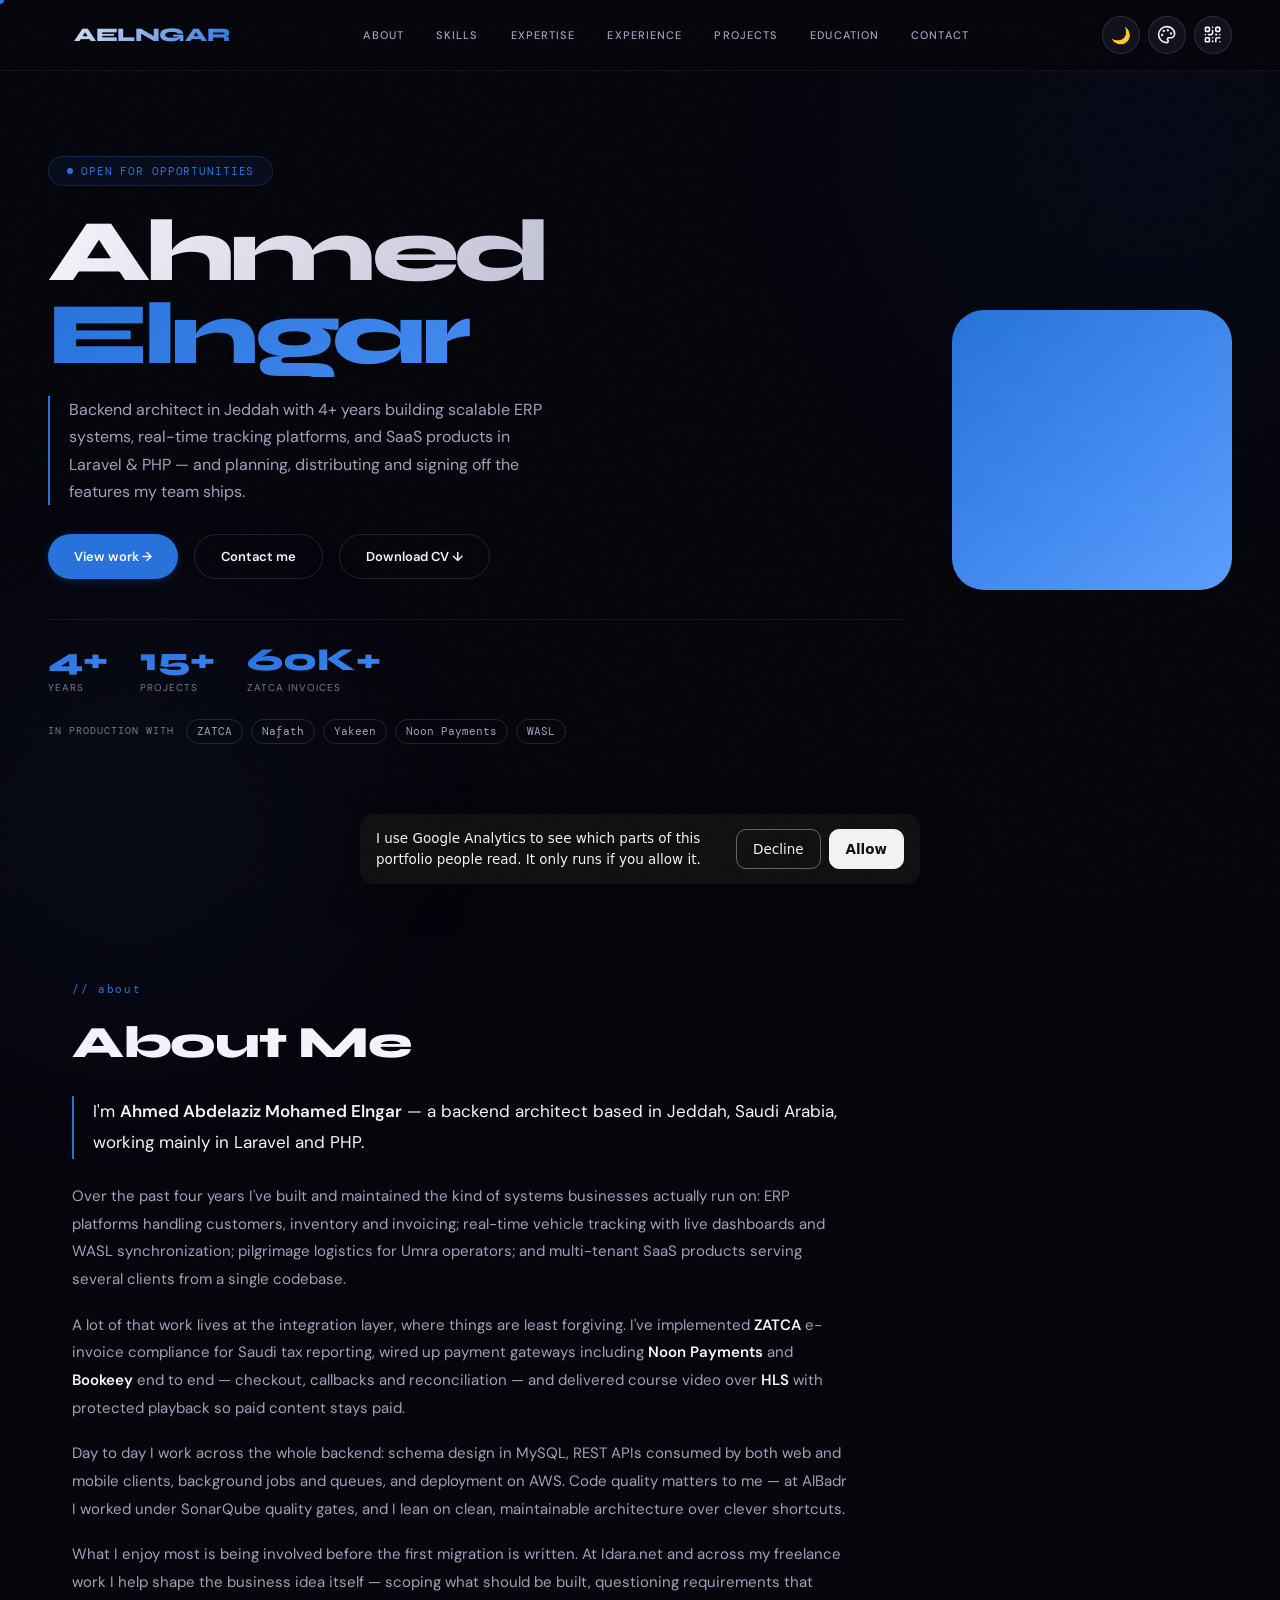
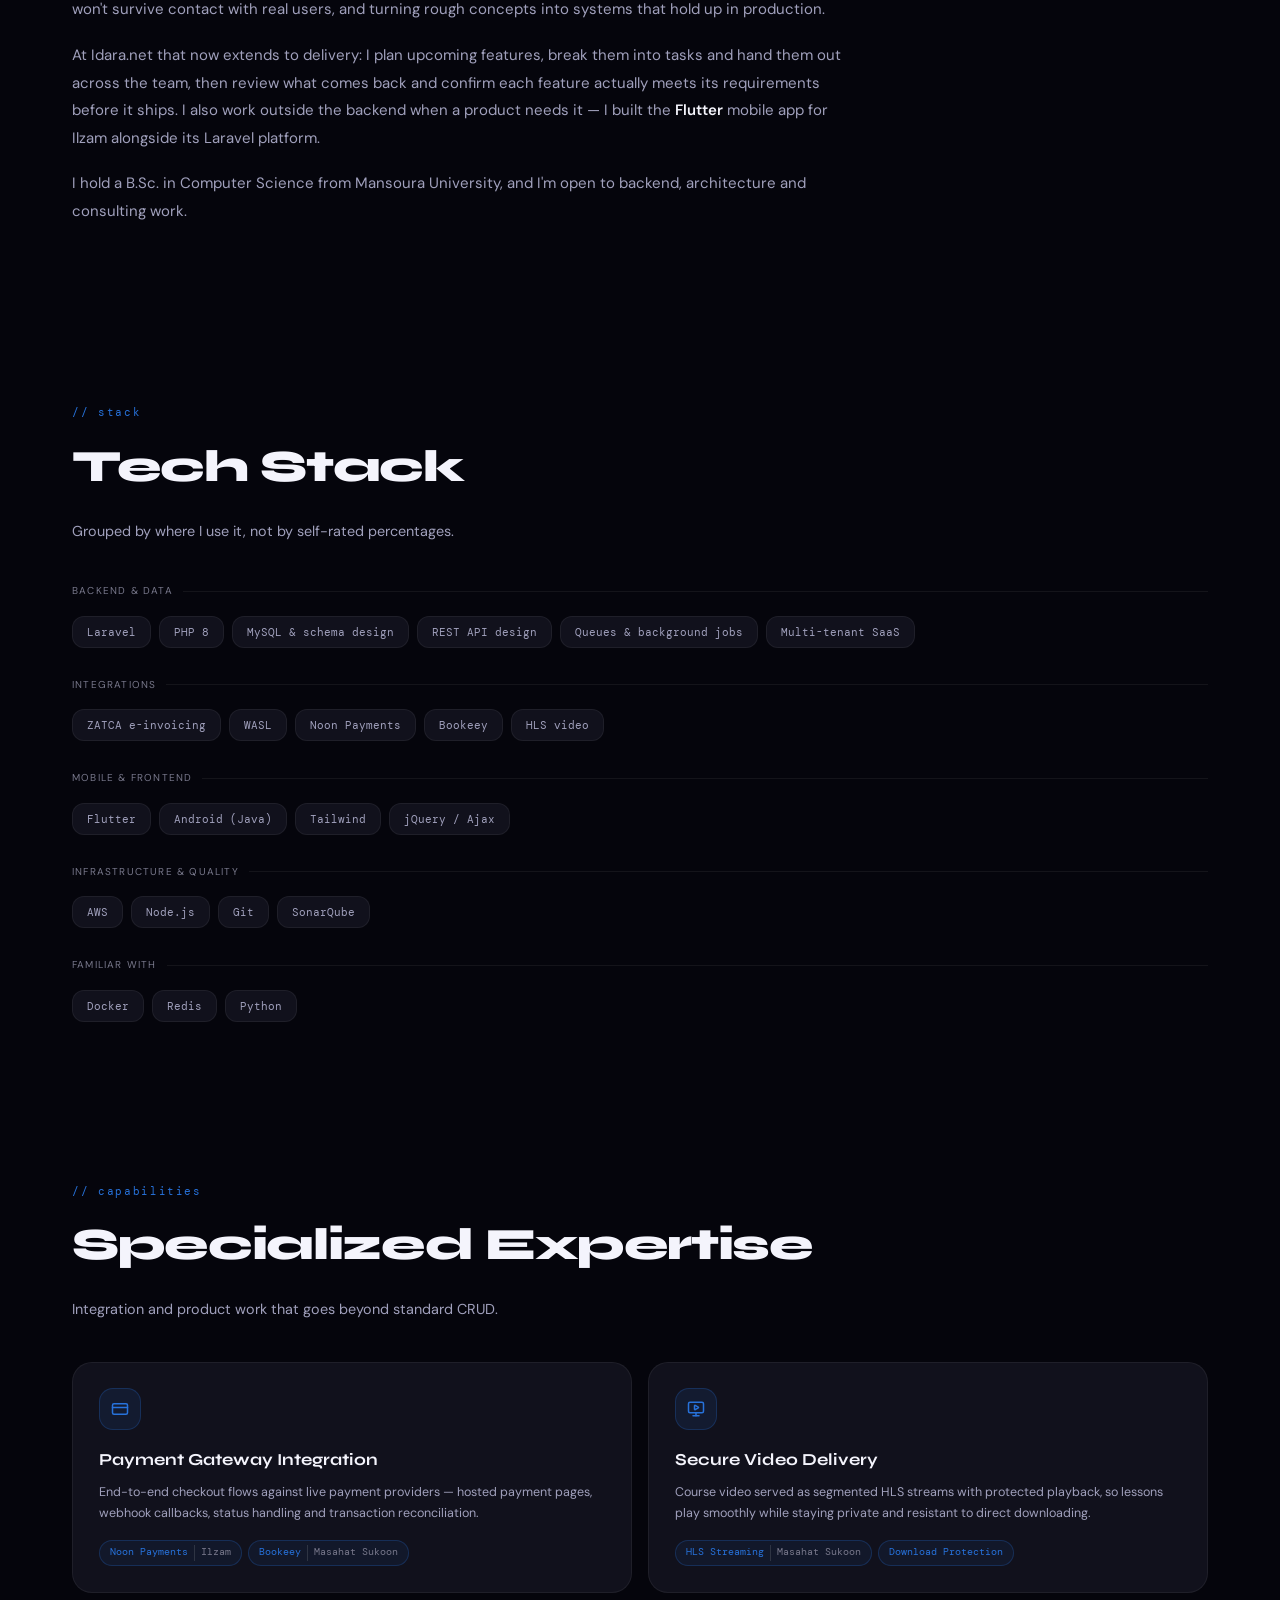
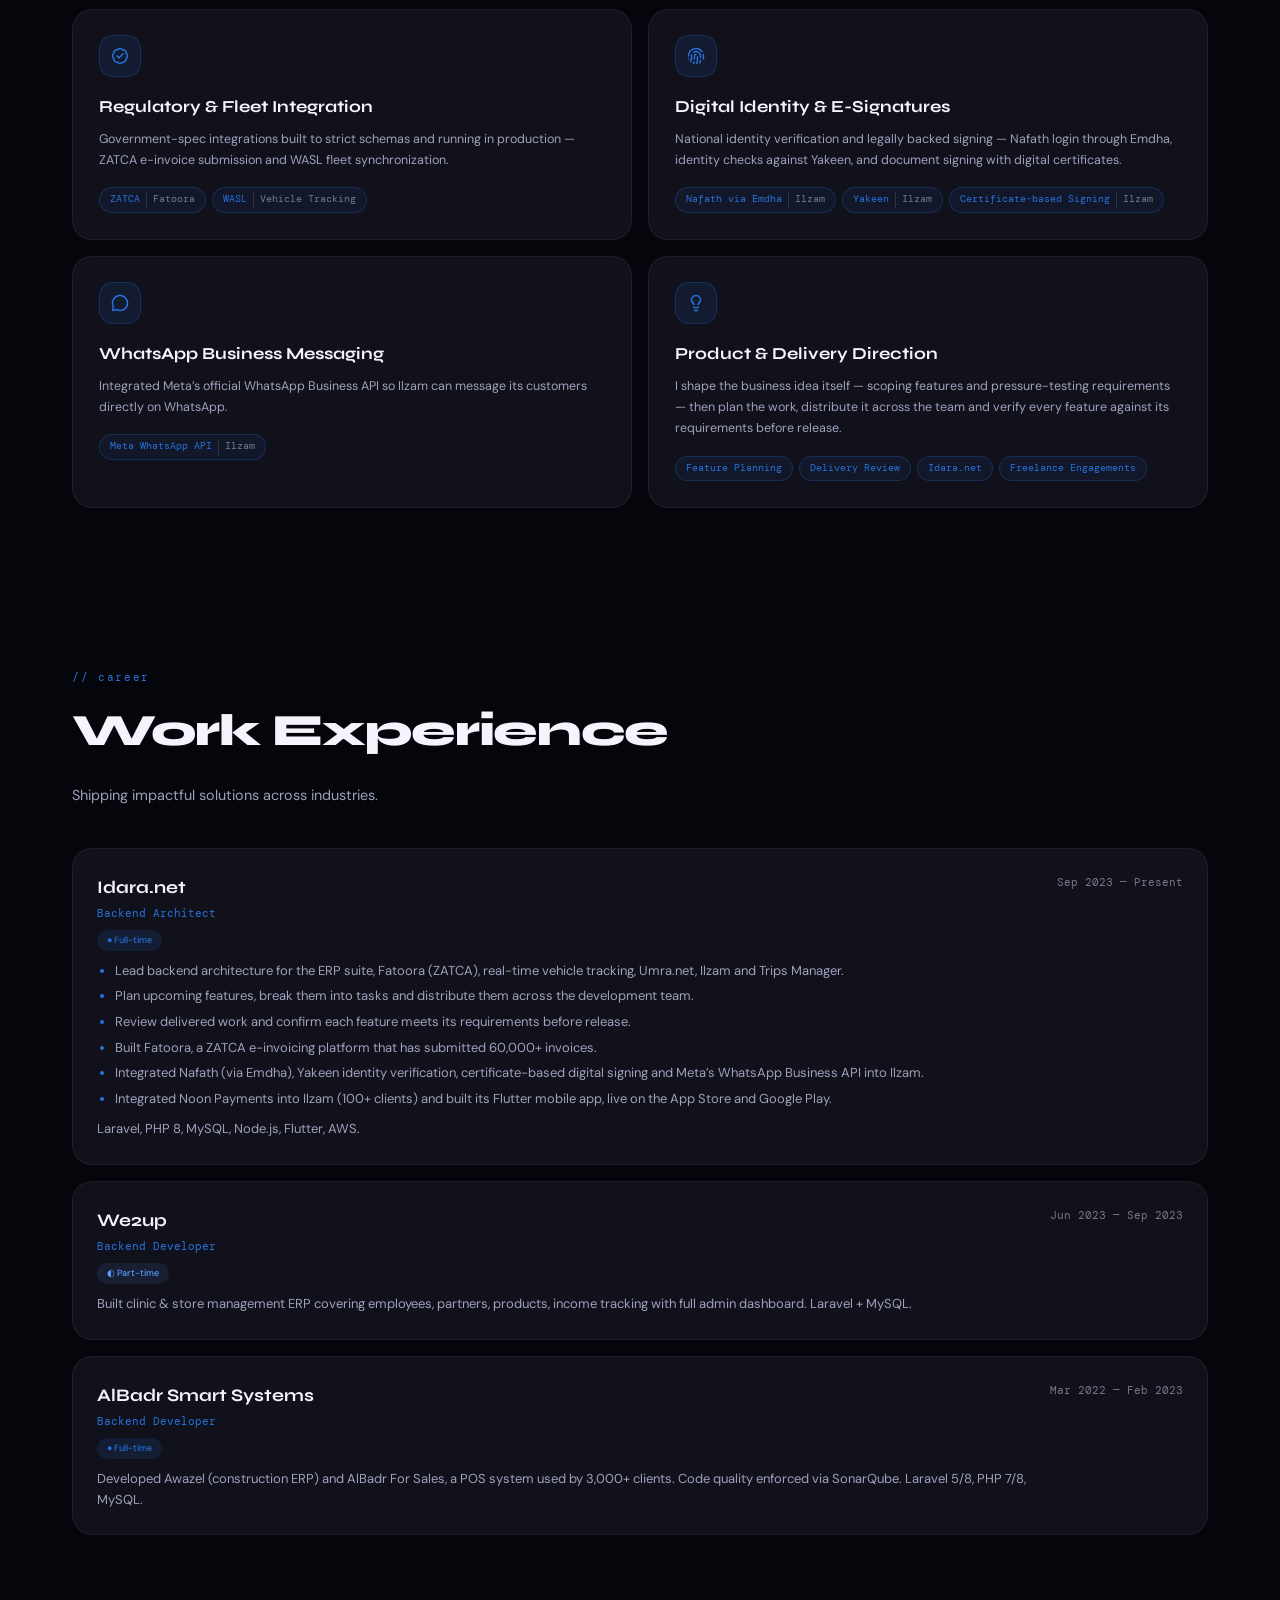
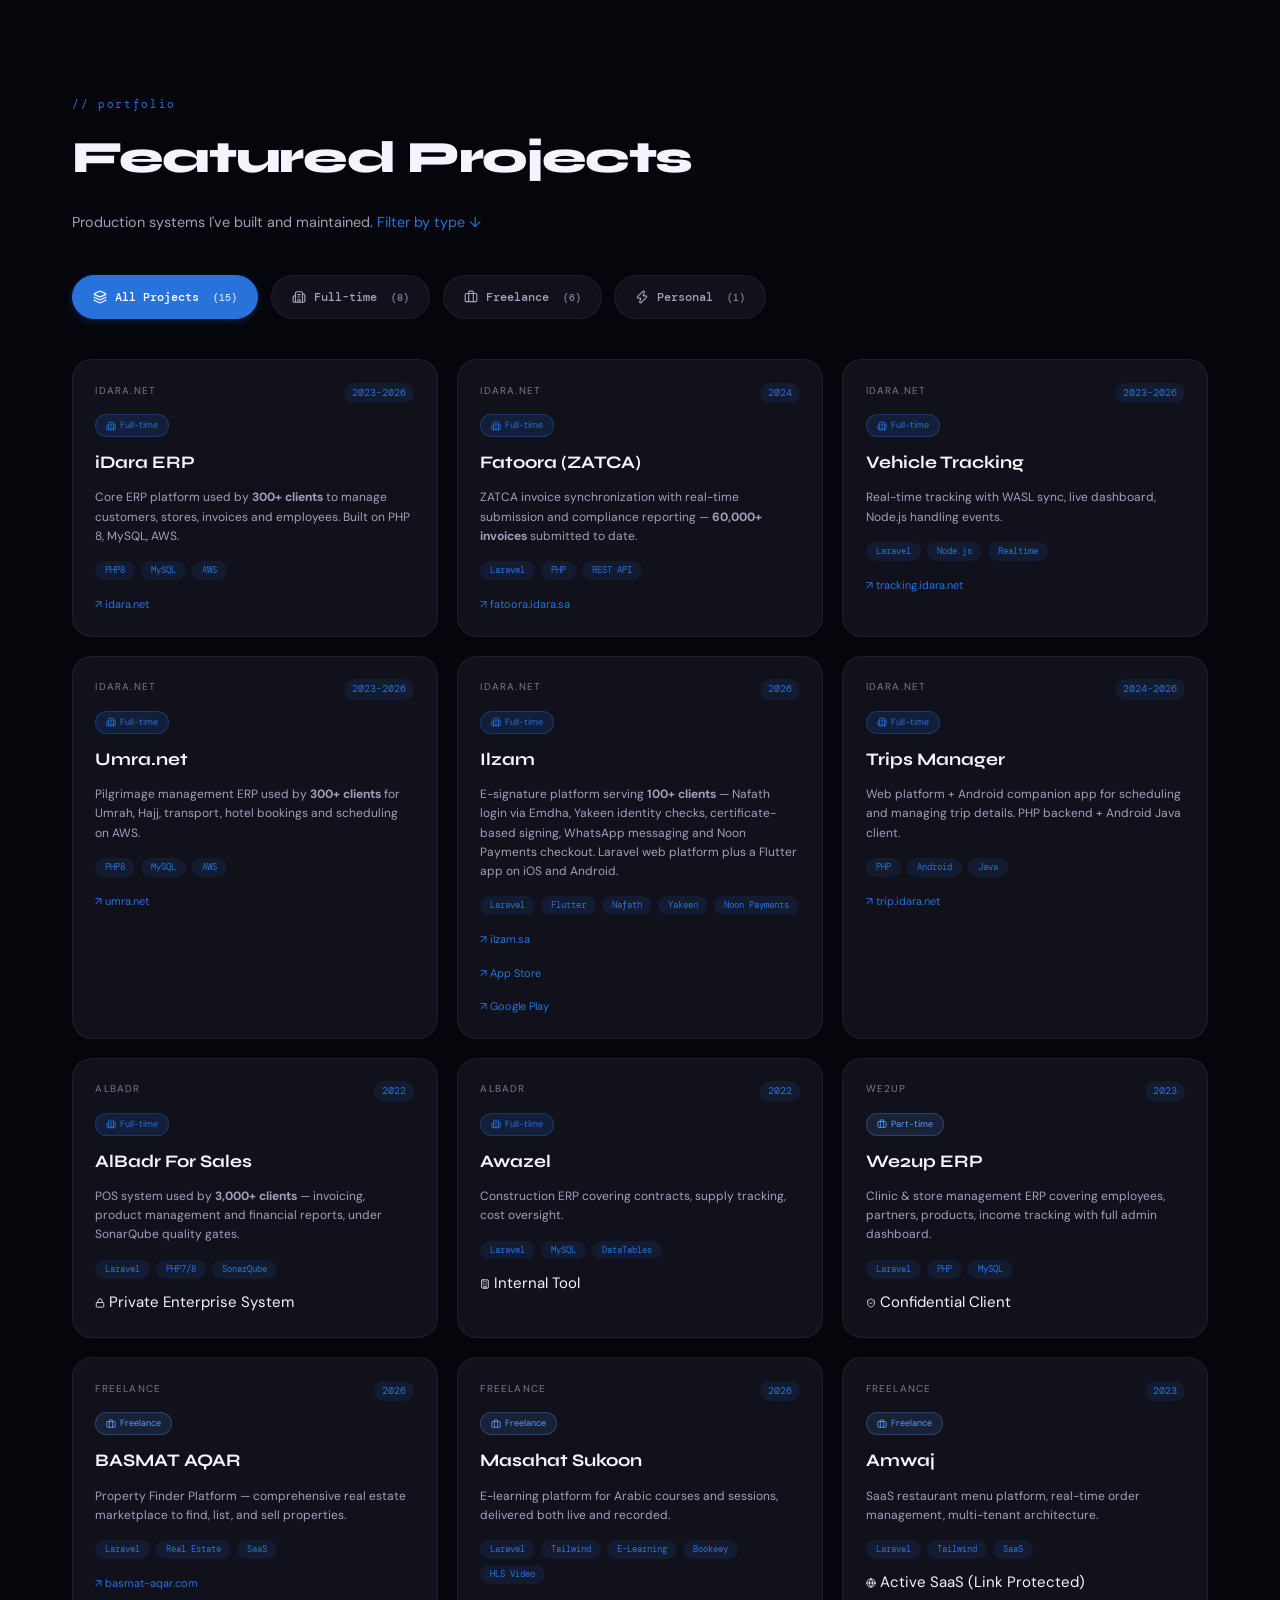
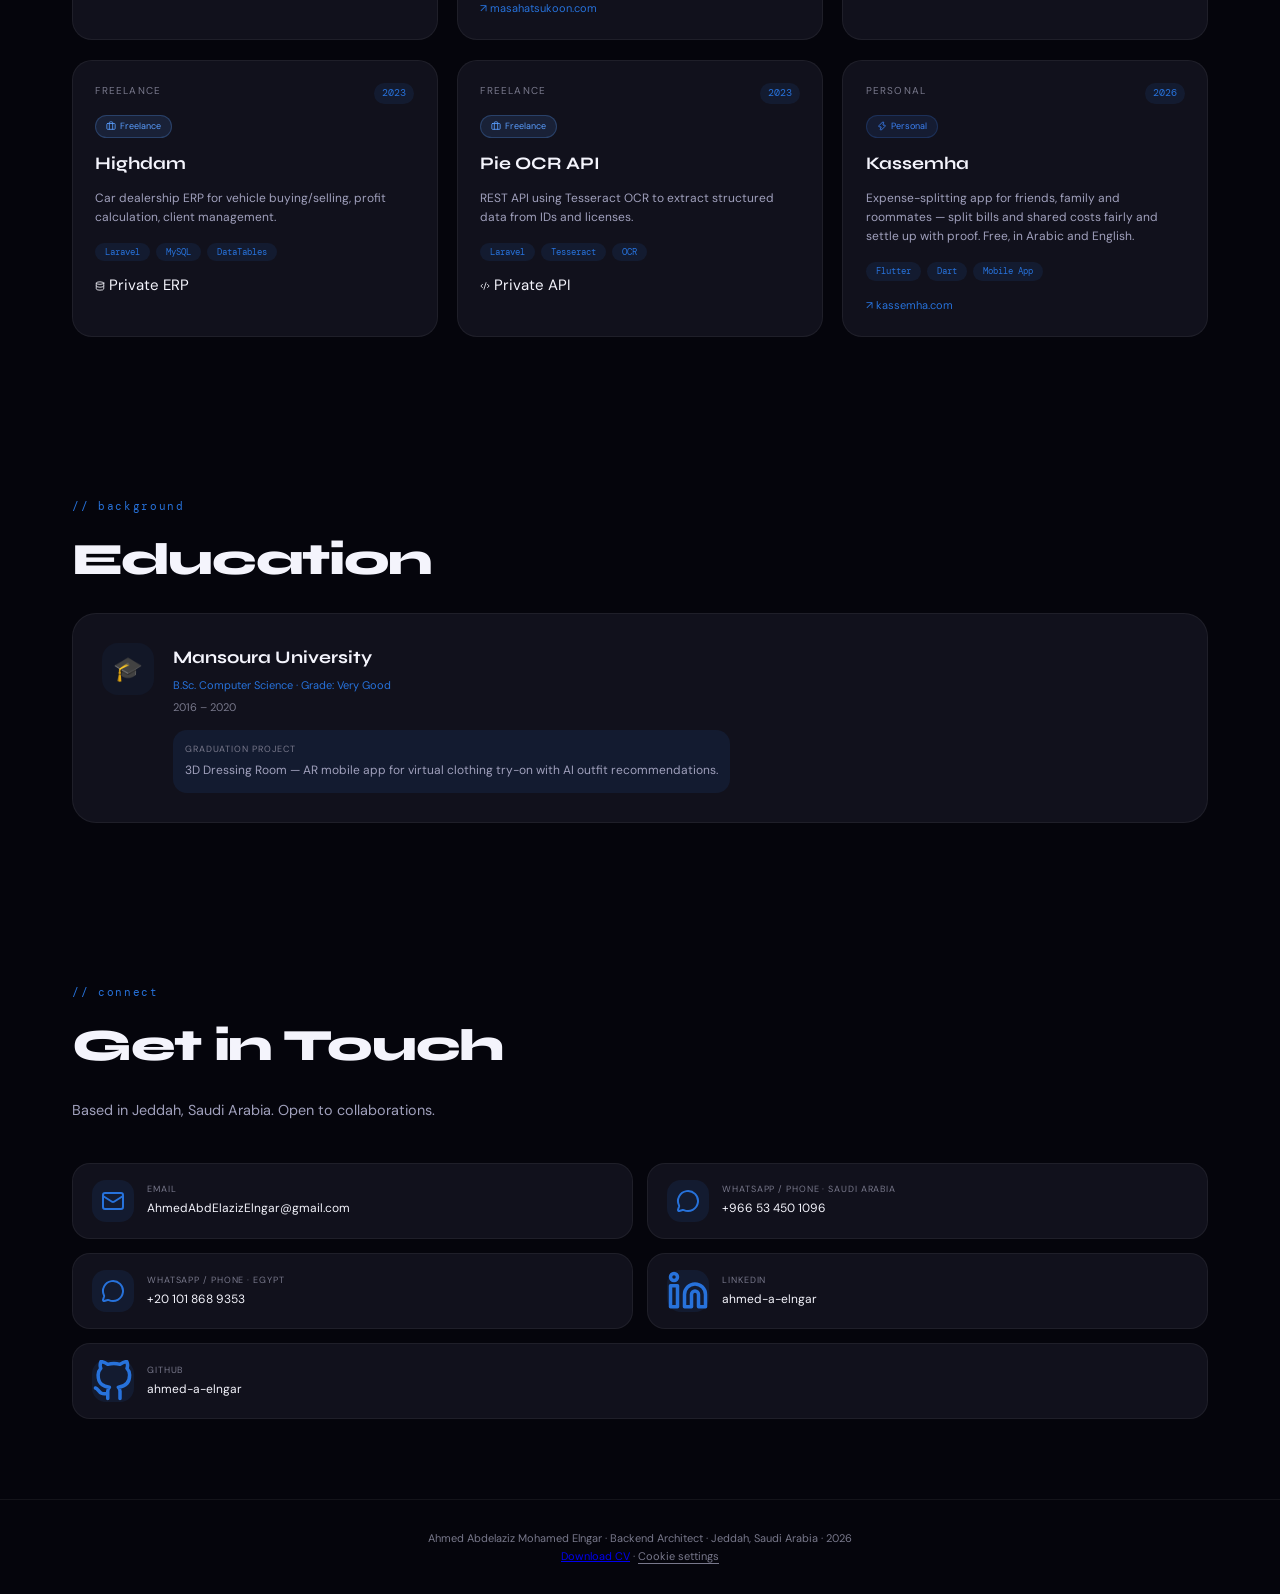
==== index.html @ 95b11ffb "Add an integrations trust strip to the hero" ====
<!doctype html>
<html lang="en" data-theme="dark">
  <head>
    <meta charset="UTF-8" />
    <meta
      name="viewport"
      content="width=device-width, initial-scale=1.0, viewport-fit=cover"
    />
    <meta
      name="description"
      content="Ahmed Abdelaziz Mohamed Elngar — Backend Architect in Jeddah. Laravel &amp; PHP ERP systems, SaaS platforms, ZATCA e-invoicing, payment gateway integrations and Flutter apps."
    />
    <meta name="author" content="Ahmed Abdelaziz Mohamed Elngar" />
    <meta name="robots" content="index, follow" />

    <!-- Open Graph / Facebook -->
    <meta property="og:type" content="website" />
    <meta property="og:url" content="https://ahmed-a-elngar.github.io/" />
    <meta
      property="og:title"
      content="Ahmed A Elngar | Backend Architect Portfolio"
    />
    <meta
      property="og:description"
      content="Backend Architect specializing in Laravel, PHP, and high-performance SaaS architectures. Ahmed Abdelaziz Mohamed Elngar."
    />
    <meta
      property="og:image"
      content="https://ahmed-a-elngar.github.io/assets/og-cover.jpg"
    />
    <meta property="og:image:type" content="image/jpeg" />
    <meta property="og:image:width" content="1200" />
    <meta property="og:image:height" content="630" />
    <meta
      property="og:image:alt"
      content="Ahmed Elngar — Backend Architect"
    />
    <meta property="og:site_name" content="Ahmed Elngar" />
    <meta property="og:locale" content="en_US" />

    <!-- Twitter -->
    <meta name="twitter:card" content="summary_large_image" />
    <meta name="twitter:url" content="https://ahmed-a-elngar.github.io/" />
    <meta
      name="twitter:title"
      content="Ahmed A Elngar | Backend Architect Portfolio"
    />
    <meta
      name="twitter:description"
      content="Backend Architect specializing in Laravel, PHP, and high-performance SaaS architectures. Ahmed Abdelaziz Mohamed Elngar."
    />
    <meta
      name="twitter:image"
      content="https://ahmed-a-elngar.github.io/assets/og-cover.jpg"
    />
    <meta
      name="twitter:image:alt"
      content="Ahmed Elngar — Backend Architect"
    />
    <title>Ahmed Elngar — Backend Architect &amp; Laravel Developer</title>
    <link rel="canonical" href="https://ahmed-a-elngar.github.io/" />
    <link rel="manifest" href="manifest.json" />
    <link rel="icon" href="assets/favicon.svg" type="image/svg+xml" />
    <link rel="icon" href="assets/favicon-32.png" sizes="32x32" type="image/png" />
    <link rel="apple-touch-icon" href="assets/apple-touch-icon.png" />
    <meta name="theme-color" content="#2772db" />

    <!-- Google Analytics is opt-in: script.js loads gtag.js only after the
         visitor accepts the consent banner (choice kept in
         localStorage.analyticsConsent). Nothing is sent before that. -->
    <link rel="preconnect" href="https://fonts.googleapis.com" />
    <link rel="preconnect" href="https://fonts.gstatic.com" crossorigin />
    <link
      rel="preload"
      as="image"
      href="assets/ahmed-elngar-portrait.webp"
      type="image/webp"
      fetchpriority="high"
    />
    <!-- Custom Styles. Fonts are linked here rather than @imported from the
         theme CSS, so they download in parallel instead of after it. -->
    <link
      rel="stylesheet"
      id="themeFonts"
      href="https://fonts.googleapis.com/css2?family=Syne:wght@400;700;800&family=DM+Mono:wght@400;500&family=DM+Sans:ital,wght@0,300;0,400;0,500;0,600;1,300&display=swap"
    />
    <link
      rel="stylesheet"
      id="themeCss"
      href="assets/themes/midnight/theme.css"
    />
    <!-- Resolve colour mode and design theme before first paint.
         Two independent axes: data-theme = light|dark, themeCss = design pack.
         THEMES maps each pack to its Google Fonts stylesheet; script.js reads
         it back from window.__themeFonts when the visitor switches packs. -->
    <script>
      (function () {
        var GF = "https://fonts.googleapis.com/css2?family=";
        var THEMES = (window.__themeFonts = {
          midnight:
            GF +
            "Syne:wght@400;700;800&family=DM+Mono:wght@400;500&family=DM+Sans:ital,wght@0,300;0,400;0,500;0,600;1,300&display=swap",
          editorial:
            GF +
            "Fraunces:ital,opsz,wght@0,9..144,400;0,9..144,600;0,9..144,700;1,9..144,400&family=Inter:wght@300;400;500;600&family=JetBrains+Mono:wght@400;500&display=swap",
          aurora:
            GF +
            "Bricolage+Grotesque:opsz,wght@12..96,400;12..96,600;12..96,700;12..96,800&family=Inter:wght@300;400;500;600&family=JetBrains+Mono:wght@400;500&display=swap",
        });
        try {
          document.documentElement.setAttribute(
            "data-theme",
            localStorage.getItem("theme") === "light" ? "light" : "dark",
          );
          var pack = localStorage.getItem("themePack");
          if (pack && THEMES[pack]) {
            document.documentElement.setAttribute("data-pack", pack);
            var link = document.getElementById("themeCss");
            var href = "assets/themes/" + pack + "/theme.css";
            // Runs while the head is still parsing, so swapping the href here
            // still blocks the first paint - no flash of the default theme.
            if (link && link.getAttribute("href") !== href) {
              link.setAttribute("href", href);
            }
            var fonts = document.getElementById("themeFonts");
            if (fonts && fonts.getAttribute("href") !== THEMES[pack]) {
              fonts.setAttribute("href", THEMES[pack]);
            }
          } else {
            document.documentElement.setAttribute("data-pack", "midnight");
          }
        } catch (e) {}
      })();
    </script>
    <!-- Accessibility baseline. Theme-independent on purpose: a new theme
         must not be able to lose keyboard focus rings or the skip link. -->
    <style>
      .skip-link {
        position: absolute;
        left: -9999px;
        top: 0;
        z-index: 999;
        padding: 0.7rem 1.1rem;
        border-radius: 0 0 10px 0;
        background: #111;
        color: #fff;
        font: 500 14px/1 system-ui, sans-serif;
        text-decoration: none;
      }
      .skip-link:focus {
        left: 0;
      }
      /* <picture> is only a format switch; let the img inside size against
         .photo-frame exactly as it did before. */
      .photo-frame picture {
        display: contents;
      }
      /* Menu button shows a hamburger when closed and an X when open. */
      .nav-menu-toggle .icon-close,
      nav.open .nav-menu-toggle .icon-open {
        display: none;
      }
      nav.open .nav-menu-toggle .icon-close {
        display: inline;
      }
      /* Analytics consent banner. Theme-independent like the skip link, so
         every design pack gets the same legible, neutral notice. */
      .consent {
        position: fixed;
        left: 16px;
        right: 16px;
        bottom: 16px;
        z-index: 998;
        max-width: 560px;
        margin-inline: auto;
        padding: 14px 16px;
        border-radius: 14px;
        background: rgba(17, 17, 20, 0.96);
        color: #f2f2f2;
        box-shadow: 0 10px 40px rgba(0, 0, 0, 0.35);
        font: 400 13.5px/1.55 system-ui, sans-serif;
        display: flex;
        flex-wrap: wrap;
        align-items: center;
        gap: 10px 14px;
      }
      .consent[hidden] {
        display: none;
      }
      .consent p {
        flex: 1 1 260px;
        margin: 0;
      }
      .consent-actions {
        display: flex;
        gap: 8px;
      }
      .consent button,
      .footer-link {
        font: inherit;
        cursor: pointer;
      }
      .consent button {
        min-height: 40px;
        padding: 0 16px;
        border-radius: 10px;
        border: 1px solid rgba(255, 255, 255, 0.35);
        background: transparent;
        color: inherit;
      }
      .consent button.consent-accept {
        background: #f2f2f2;
        border-color: #f2f2f2;
        color: #111;
        font-weight: 600;
      }
      .footer-link {
        background: none;
        border: 0;
        padding: 0;
        color: inherit;
        text-decoration: underline;
        text-underline-offset: 3px;
      }
      :focus-visible {
        outline: 3px solid currentColor;
        outline-offset: 3px;
        border-radius: 4px;
      }
      /* Comfortable tap targets on touch devices. Desktop keeps its compact
         sizing; only coarse pointers (and narrow screens) get the padding. */
      @media (pointer: coarse), (max-width: 760px) {
        .nav-logo,
        .nav-links a,
        .project-url,
        .filter-btn,
        .familiar-tag,
        .qr-close,
        .skin-option {
          min-height: 44px;
          display: inline-flex;
          align-items: center;
        }
        .project-url,
        .filter-btn,
        .qr-close {
          padding-inline: 14px;
        }
      }
    </style>

    <!-- Scroll reveals are progressive enhancement: content is visible by
         default and only hidden once we know scripting is available. The
         watchdog un-hides everything if script.js never boots (blocked,
         404, or a JS error), so the page can never end up blank. -->
    <script>
      (function () {
        var r = document.documentElement;
        r.classList.add("js");
        window.__revealWatchdog = setTimeout(function () {
          r.classList.remove("js");
        }, 2500);
      })();
    </script>


  </head>
  <body>
    <a class="skip-link" href="#main">Skip to content</a>
    <div class="cursor" id="cursor"></div>
    <div class="grain"></div>
    <button class="back-to-top" id="backToTop" aria-label="Back to top">
      ↑
    </button>

    <!-- QR Modal -->
    <div
      class="qr-modal"
      id="qrModal"
      role="dialog"
      aria-modal="true"
      aria-labelledby="qrTitle"
    >
      <div class="qr-card">
        <div class="qr-img-wrapper">
          <img
            id="qrImage"
            alt="Contact QR Code"
            width="200"
            height="200"
            style="width: 200px; height: 200px"
          />
        </div>
        <div class="qr-name" id="qrTitle">Ahmed Abdelaziz Mohamed Elngar</div>
        <p>Backend Architect</p>
        <div style="display: flex; flex-direction: column; gap: 10px">
          <a href="assets/contact.vcf" download="Ahmed_Elngar.vcf" class="qr-close" style="text-decoration: none; display: inline-block;">
            <svg xmlns="http://www.w3.org/2000/svg" viewBox="0 0 24 24" width="24" height="24" fill="none" stroke="currentColor" stroke-width="2" stroke-linecap="round" stroke-linejoin="round" class="lucide lucide-download" data-lucide="download" style="width: 14px; height: 14px; margin-right: 5px;" aria-hidden="true"><path d="M12 15V3" /><path d="M21 15v4a2 2 0 0 1-2 2H5a2 2 0 0 1-2-2v-4" /><path d="m7 10 5 5 5-5" /></svg> Save Contact
          </a>
          <button class="qr-close" id="qrClose" style="background: transparent; color: var(--muted); border: 1px solid var(--border2);">
            Close
          </button>
        </div>
      </div>
    </div>

    <header>
      <nav id="siteNav">
        <a href="#" class="nav-logo"
          ><svg xmlns="http://www.w3.org/2000/svg" viewBox="0 0 24 24" width="24" height="24" fill="none" stroke="currentColor" stroke-width="2" stroke-linecap="round" stroke-linejoin="round" class="lucide lucide-zap" data-lucide="zap" style="width: 18px; height: 18px" aria-hidden="true"><path d="M15.914 4a1.5 1.5 0 00-2.474-1.561l-9 9A1.5 1.5 0 005.5 14h4.002a.5.5 0 01.471.666L8.086 20a1.5 1.5 0 002.475 1.56l9-9A1.5 1.5 0 0018.5 10h-3.997a.5.5 0 01-.472-.667z" /></svg> AELNGAR</a
        >
        <div class="nav-links" id="navLinks">
          <a href="#about">About</a>
          <a href="#skills">Skills</a>
          <a href="#expertise">Expertise</a>
          <a href="#experience">Experience</a>
          <a href="#projects">Projects</a>
          <a href="#education">Education</a>
          <a href="#contact">Contact</a>
        </div>
        <div class="nav-actions">
          <button
            class="theme-toggle"
            id="themeToggle"
            aria-label="Dark mode"
            aria-pressed="true"
          >
            🌙
          </button>
          <div class="skin-picker" id="skinPicker">
            <button
              class="skin-toggle"
              id="skinToggle"
              aria-label="Change design theme"
              aria-expanded="false"
              aria-haspopup="true"
            >
              <svg xmlns="http://www.w3.org/2000/svg" viewBox="0 0 24 24" width="24" height="24" fill="none" stroke="currentColor" stroke-width="2" stroke-linecap="round" stroke-linejoin="round" class="lucide lucide-palette" data-lucide="palette" aria-hidden="true"><path d="M12 22a1 1 0 0 1 0-20 10 9 0 0 1 10 9 5 5 0 0 1-5 5h-2.25a1.75 1.75 0 0 0-1.4 2.8l.3.4a1.75 1.75 0 0 1-1.4 2.8z" /><circle cx="13.5" cy="6.5" r=".5" fill="currentColor" /><circle cx="17.5" cy="10.5" r=".5" fill="currentColor" /><circle cx="6.5" cy="12.5" r=".5" fill="currentColor" /><circle cx="8.5" cy="7.5" r=".5" fill="currentColor" /></svg>
            </button>
            <div class="skin-menu" id="skinMenu" role="menu" hidden>
              <div class="skin-menu-label">Design</div>
              <button class="skin-option" data-skin="midnight" role="menuitem">
                <span class="skin-dot skin-dot-midnight"></span> Midnight
              </button>
              <button class="skin-option" data-skin="editorial" role="menuitem">
                <span class="skin-dot skin-dot-editorial"></span> Editorial
              </button>
              <button class="skin-option" data-skin="aurora" role="menuitem">
                <span class="skin-dot skin-dot-aurora"></span> Aurora
              </button>
            </div>
          </div>
          <button
            class="qr-toggle"
            id="qrToggle"
            aria-label="Digital Contact"
            aria-haspopup="dialog"
            aria-controls="qrModal"
          >
            <svg xmlns="http://www.w3.org/2000/svg" viewBox="0 0 24 24" width="24" height="24" fill="none" stroke="currentColor" stroke-width="2" stroke-linecap="round" stroke-linejoin="round" class="lucide lucide-qr-code" data-lucide="qr-code" aria-hidden="true"><rect width="5" height="5" x="3" y="3" rx="1" /><rect width="5" height="5" x="16" y="3" rx="1" /><rect width="5" height="5" x="3" y="16" rx="1" /><path d="M21 16h-3a2 2 0 0 0-2 2v3" /><path d="M21 21v.01" /><path d="M12 7v3a2 2 0 0 1-2 2H7" /><path d="M3 12h.01" /><path d="M12 3h.01" /><path d="M12 16v.01" /><path d="M16 12h1" /><path d="M21 12v.01" /><path d="M12 21v-1" /></svg>
          </button>
          <button
            class="nav-menu-toggle"
            id="navToggle"
            aria-label="Open menu"
            aria-expanded="false"
            aria-controls="navLinks"
          >
            <svg xmlns="http://www.w3.org/2000/svg" viewBox="0 0 24 24" width="18" height="18" fill="none" stroke="currentColor" stroke-width="2" stroke-linecap="round" stroke-linejoin="round" class="lucide lucide-menu icon-open" data-lucide="menu" aria-hidden="true"><path d="M4 5h16" /><path d="M4 12h16" /><path d="M4 19h16" /></svg><svg xmlns="http://www.w3.org/2000/svg" viewBox="0 0 24 24" width="18" height="18" fill="none" stroke="currentColor" stroke-width="2" stroke-linecap="round" stroke-linejoin="round" class="lucide lucide-x icon-close" data-lucide="x" aria-hidden="true"><path d="M18 6 6 18" /><path d="m6 6 12 12" /></svg>
          </button>
        </div>
      </nav>
    </header>

    <main id="main">
      <div class="hero">
      <div class="glow glow1"></div>
      <div class="glow glow2"></div>
      <div class="hero-inner">
        <div class="hero-content">
          <div class="hero-tag">
            <span class="dot"></span
            ><span class="hero-tag-text">OPEN FOR OPPORTUNITIES</span>
          </div>
          <h1 class="hero-name">
            <span class="name-first">Ahmed</span
            ><span class="visually-hidden"> Abdelaziz Mohamed </span
            ><span class="name-last">Elngar</span>
          </h1>
          <p class="hero-desc">
            Backend architect in Jeddah with 4+ years building scalable ERP
            systems, real-time tracking platforms, and SaaS products in Laravel
            &amp; PHP — and planning, distributing and signing off the features
            my team ships.
          </p>
          <div class="hero-btns">
            <a href="#projects" class="btn-primary">View work →</a
            ><a href="#contact" class="btn-outline">Contact me</a
            ><a
              href="Ahmed_AbdElaziz_CV.pdf"
              class="btn-outline"
              download="Ahmed_Elngar_CV.pdf"
              >Download CV ↓</a
            >
          </div>
          <div class="hero-stats">
            <div>
              <div class="stat-num">4+</div>
              <div class="stat-label">Years</div>
            </div>
            <div>
              <div class="stat-num">15+</div>
              <div class="stat-label">Projects</div>
            </div>
            <div>
              <div class="stat-num">60K+</div>
              <div class="stat-label">ZATCA invoices</div>
            </div>
          </div>
          <p class="hero-trust">
            <span class="hero-trust-label">In production with</span
            ><span class="trust-item">ZATCA</span
            ><span class="trust-item">Nafath</span
            ><span class="trust-item">Yakeen</span
            ><span class="trust-item">Noon Payments</span
            ><span class="trust-item">WASL</span>
          </p>
        </div>
        <div class="hero-photo">
          <div class="photo-frame">
            <picture>
              <source
                srcset="assets/ahmed-elngar-portrait.webp"
                type="image/webp"
              />
              <img
                src="assets/ahmed-elngar-portrait.jpg"
                alt="Ahmed Abdelaziz Mohamed Elngar, Backend Architect and Laravel developer based in Jeddah, Saudi Arabia"
                id="profilePhoto"
                width="520"
                height="650"
                loading="eager"
                fetchpriority="high"
              />
            </picture>
          </div>
        </div>
      </div>
    </div>

    <section id="about">
      <div class="section-tag">// about</div>
      <h2 class="section-title">About Me</h2>
      <div class="about-prose reveal">
        <p class="lead">
          I'm <strong>Ahmed Abdelaziz Mohamed Elngar</strong> — a backend
          architect based in Jeddah, Saudi Arabia, working mainly in Laravel
          and PHP.
        </p>
        <p>
          Over the past four years I've built and maintained the kind of
          systems businesses actually run on: ERP platforms handling customers,
          inventory and invoicing; real-time vehicle tracking with live
          dashboards and WASL synchronization; pilgrimage logistics for Umra
          operators; and multi-tenant SaaS products serving several clients
          from a single codebase.
        </p>
        <p>
          A lot of that work lives at the integration layer, where things are
          least forgiving. I've implemented <strong>ZATCA</strong> e-invoice
          compliance for Saudi tax reporting, wired up payment gateways
          including <strong>Noon Payments</strong> and <strong>Bookeey</strong>
          end to end — checkout, callbacks and reconciliation — and delivered
          course video over <strong>HLS</strong> with protected playback so
          paid content stays paid.
        </p>
        <p>
          Day to day I work across the whole backend: schema design in MySQL,
          REST APIs consumed by both web and mobile clients, background jobs
          and queues, and deployment on AWS. Code quality matters to me — at
          AlBadr I worked under SonarQube quality gates, and I lean on clean,
          maintainable architecture over clever shortcuts.
        </p>
        <p>
          What I enjoy most is being involved before the first migration is
          written. At Idara.net and across my freelance work I help shape the
          business idea itself — scoping what should be built, questioning
          requirements that won't survive contact with real users, and turning
          rough concepts into systems that hold up in production.
        </p>
        <p>
          At Idara.net that now extends to delivery: I plan upcoming features,
          break them into tasks and hand them out across the team, then review
          what comes back and confirm each feature actually meets its
          requirements before it ships. I also work outside the backend when a
          product needs it — I built the <strong>Flutter</strong> mobile app
          for Ilzam alongside its Laravel platform.
        </p>
        <p>
          I hold a B.Sc. in Computer Science from Mansoura University, and I'm
          open to backend, architecture and consulting work.
        </p>
      </div>
    </section>

    <section id="skills">
      <div class="section-tag">// stack</div>
      <h2 class="section-title">Tech Stack</h2>
      <p class="section-sub reveal">
        Grouped by where I use it, not by self-rated percentages.
      </p>
      <div class="skills-sep reveal">backend &amp; data</div>
      <div class="familiar-grid reveal">
        <span class="familiar-tag">Laravel</span>
        <span class="familiar-tag">PHP 8</span>
        <span class="familiar-tag">MySQL &amp; schema design</span>
        <span class="familiar-tag">REST API design</span>
        <span class="familiar-tag">Queues &amp; background jobs</span>
        <span class="familiar-tag">Multi-tenant SaaS</span>
      </div>
      <div class="skills-sep reveal">integrations</div>
      <div class="familiar-grid reveal">
        <span class="familiar-tag">ZATCA e-invoicing</span>
        <span class="familiar-tag">WASL</span>
        <span class="familiar-tag">Noon Payments</span>
        <span class="familiar-tag">Bookeey</span>
        <span class="familiar-tag">HLS video</span>
      </div>
      <div class="skills-sep reveal">mobile &amp; frontend</div>
      <div class="familiar-grid reveal">
        <span class="familiar-tag">Flutter</span>
        <span class="familiar-tag">Android (Java)</span>
        <span class="familiar-tag">Tailwind</span>
        <span class="familiar-tag">jQuery / Ajax</span>
      </div>
      <div class="skills-sep reveal">infrastructure &amp; quality</div>
      <div class="familiar-grid reveal">
        <span class="familiar-tag">AWS</span>
        <span class="familiar-tag">Node.js</span>
        <span class="familiar-tag">Git</span>
        <span class="familiar-tag">SonarQube</span>
      </div>
      <div class="skills-sep reveal">familiar with</div>
      <div class="familiar-grid reveal">
        <span class="familiar-tag">Docker</span>
        <span class="familiar-tag">Redis</span>
        <span class="familiar-tag">Python</span>
      </div>
    </section>

    <section id="expertise">
      <div class="section-tag">// capabilities</div>
      <h2 class="section-title">Specialized Expertise</h2>
      <p class="section-sub reveal">
        Integration and product work that goes beyond standard CRUD.
      </p>
      <div class="expertise-grid">
        <div class="expertise-card reveal">
          <div class="expertise-icon"><svg xmlns="http://www.w3.org/2000/svg" viewBox="0 0 24 24" width="24" height="24" fill="none" stroke="currentColor" stroke-width="2" stroke-linecap="round" stroke-linejoin="round" class="lucide lucide-credit-card" data-lucide="credit-card" aria-hidden="true"><rect width="20" height="14" x="2" y="5" rx="2" /><line x1="2" x2="22" y1="10" y2="10" /></svg></div>
          <div class="expertise-title">Payment Gateway Integration</div>
          <div class="expertise-desc">
            End-to-end checkout flows against live payment providers — hosted
            payment pages, webhook callbacks, status handling and transaction
            reconciliation.
          </div>
          <div class="expertise-tags">
            <span class="expertise-tag"
              >Noon Payments <em>Ilzam</em></span
            ><span class="expertise-tag"
              >Bookeey <em>Masahat Sukoon</em></span
            >
          </div>
        </div>
        <div class="expertise-card reveal d1">
          <div class="expertise-icon"><svg xmlns="http://www.w3.org/2000/svg" viewBox="0 0 24 24" width="24" height="24" fill="none" stroke="currentColor" stroke-width="2" stroke-linecap="round" stroke-linejoin="round" class="lucide lucide-monitor-play" data-lucide="monitor-play" aria-hidden="true"><path d="M15.033 9.44a.647.647 0 0 1 0 1.12l-4.065 2.352a.645.645 0 0 1-.968-.56V7.648a.645.645 0 0 1 .967-.56z" /><path d="M12 17v4" /><path d="M8 21h8" /><rect x="2" y="3" width="20" height="14" rx="2" /></svg></div>
          <div class="expertise-title">Secure Video Delivery</div>
          <div class="expertise-desc">
            Course video served as segmented HLS streams with protected
            playback, so lessons play smoothly while staying private and
            resistant to direct downloading.
          </div>
          <div class="expertise-tags">
            <span class="expertise-tag"
              >HLS Streaming <em>Masahat Sukoon</em></span
            ><span class="expertise-tag">Download Protection</span>
          </div>
        </div>
        <div class="expertise-card reveal d2">
          <div class="expertise-icon"><svg xmlns="http://www.w3.org/2000/svg" viewBox="0 0 24 24" width="24" height="24" fill="none" stroke="currentColor" stroke-width="2" stroke-linecap="round" stroke-linejoin="round" class="lucide lucide-badge-check" data-lucide="badge-check" aria-hidden="true"><path d="M3.85 8.62a4 4 0 0 1 4.78-4.77 4 4 0 0 1 6.74 0 4 4 0 0 1 4.78 4.78 4 4 0 0 1 0 6.74 4 4 0 0 1-4.77 4.78 4 4 0 0 1-6.75 0 4 4 0 0 1-4.78-4.77 4 4 0 0 1 0-6.76Z" /><path d="m16 9-5.5 5.5L8 12" /></svg></div>
          <div class="expertise-title">Regulatory &amp; Fleet Integration</div>
          <div class="expertise-desc">
            Government-spec integrations built to strict schemas and running in
            production — ZATCA e-invoice submission and WASL fleet
            synchronization.
          </div>
          <div class="expertise-tags">
            <span class="expertise-tag">ZATCA <em>Fatoora</em></span
            ><span class="expertise-tag"
              >WASL <em>Vehicle Tracking</em></span
            >
          </div>
        </div>
        <div class="expertise-card reveal">
          <div class="expertise-icon"><svg xmlns="http://www.w3.org/2000/svg" viewBox="0 0 24 24" width="24" height="24" fill="none" stroke="currentColor" stroke-width="2" stroke-linecap="round" stroke-linejoin="round" class="lucide lucide-fingerprint" data-lucide="fingerprint" aria-hidden="true"><path d="M12 10a2 2 0 0 0-2 2c0 1.02-.1 2.51-.26 4" /><path d="M14 13.12c0 2.38 0 6.38-1 8.88" /><path d="M17.29 21.02c.12-.6.43-2.3.5-3.02" /><path d="M2 12a10 10 0 0 1 18-6" /><path d="M2 16h.01" /><path d="M21.8 16c.2-2 .131-5.354 0-6" /><path d="M5 19.5C5.5 18 6 15 6 12a6 6 0 0 1 .34-2" /><path d="M8.65 22c.21-.66.45-1.32.57-2" /><path d="M9 6.8a6 6 0 0 1 9 5.2v2" /></svg></div>
          <div class="expertise-title">Digital Identity &amp; E-Signatures</div>
          <div class="expertise-desc">
            National identity verification and legally backed signing —
            Nafath login through Emdha, identity checks against Yakeen, and
            document signing with digital certificates.
          </div>
          <div class="expertise-tags">
            <span class="expertise-tag">Nafath via Emdha <em>Ilzam</em></span
            ><span class="expertise-tag">Yakeen <em>Ilzam</em></span
            ><span class="expertise-tag">Certificate-based Signing <em>Ilzam</em></span>
          </div>
        </div>
        <div class="expertise-card reveal d1">
          <div class="expertise-icon"><svg xmlns="http://www.w3.org/2000/svg" viewBox="0 0 24 24" width="24" height="24" fill="none" stroke="currentColor" stroke-width="2" stroke-linecap="round" stroke-linejoin="round" class="lucide lucide-message-circle" data-lucide="message-circle" aria-hidden="true"><path d="M2.992 16.342a2 2 0 0 1 .094 1.167l-1.065 3.29a1 1 0 0 0 1.236 1.168l3.413-.998a2 2 0 0 1 1.099.092 10 10 0 1 0-4.777-4.719" /></svg></div>
          <div class="expertise-title">WhatsApp Business Messaging</div>
          <div class="expertise-desc">
            Integrated Meta’s official WhatsApp Business API so Ilzam can
            message its customers directly on WhatsApp.
          </div>
          <div class="expertise-tags">
            <span class="expertise-tag">Meta WhatsApp API <em>Ilzam</em></span>
          </div>
        </div>
        <div class="expertise-card reveal">
          <div class="expertise-icon"><svg xmlns="http://www.w3.org/2000/svg" viewBox="0 0 24 24" width="24" height="24" fill="none" stroke="currentColor" stroke-width="2" stroke-linecap="round" stroke-linejoin="round" class="lucide lucide-lightbulb" data-lucide="lightbulb" aria-hidden="true"><path d="M15 14c.2-1 .7-1.7 1.5-2.5 1-.9 1.5-2.2 1.5-3.5A6 6 0 0 0 6 8c0 1 .2 2.2 1.5 3.5.7.7 1.3 1.5 1.5 2.5" /><path d="M9 18h6" /><path d="M10 22h4" /></svg></div>
          <div class="expertise-title">Product &amp; Delivery Direction</div>
          <div class="expertise-desc">
            I shape the business idea itself — scoping features and
            pressure-testing requirements — then plan the work, distribute it
            across the team and verify every feature against its requirements
            before release.
          </div>
          <div class="expertise-tags">
            <span class="expertise-tag">Feature Planning</span
            ><span class="expertise-tag">Delivery Review</span
            ><span class="expertise-tag">Idara.net</span
            ><span class="expertise-tag">Freelance Engagements</span>
          </div>
        </div>
      </div>
    </section>

    <section id="experience">
      <div class="section-tag">// career</div>
      <h2 class="section-title">Work Experience</h2>
      <p class="section-sub reveal">
        Shipping impactful solutions across industries.
      </p>
      <div class="exp-list">
        <div class="exp-card reveal">
          <div>
            <div class="exp-company">Idara.net</div>
            <div class="exp-role">Backend Architect</div>
            <span class="badge badge-full">● Full-time</span>
            <div class="exp-desc">
              <ul class="exp-points">
                <li>
                  Lead backend architecture for the ERP suite, Fatoora (ZATCA),
                  real-time vehicle tracking, Umra.net, Ilzam and Trips
                  Manager.
                </li>
                <li>
                  Plan upcoming features, break them into tasks and distribute
                  them across the development team.
                </li>
                <li>
                  Review delivered work and confirm each feature meets its
                  requirements before release.
                </li>
                <li>
                  Built Fatoora, a ZATCA e-invoicing platform that has
                  submitted 60,000+ invoices.
                </li>
                <li>
                  Integrated Nafath (via Emdha), Yakeen identity verification,
                  certificate-based digital signing and Meta’s WhatsApp
                  Business API into Ilzam.
                </li>
                <li>
                  Integrated Noon Payments into Ilzam (100+ clients) and built
                  its Flutter mobile app, live on the App Store and Google
                  Play.
                </li>
              </ul>
              Laravel, PHP 8, MySQL, Node.js, Flutter, AWS.
            </div>
          </div>
          <div class="exp-period">Sep 2023 — Present</div>
        </div>
        <div class="exp-card reveal d1">
          <div>
            <div class="exp-company">We2up</div>
            <div class="exp-role">Backend Developer</div>
            <span class="badge badge-part">◐ Part-time</span>
            <div class="exp-desc">
              Built clinic &amp; store management ERP covering employees, partners,
              products, income tracking with full admin dashboard. Laravel +
              MySQL.
            </div>
          </div>
          <div class="exp-period">Jun 2023 — Sep 2023</div>
        </div>
        <div class="exp-card reveal d2">
          <div>
            <div class="exp-company">AlBadr Smart Systems</div>
            <div class="exp-role">Backend Developer</div>
            <span class="badge badge-full">● Full-time</span>
            <div class="exp-desc">
              Developed Awazel (construction ERP) and AlBadr For Sales, a POS
              system used by 3,000+ clients. Code quality enforced via SonarQube. Laravel 5/8, PHP
              7/8, MySQL.
            </div>
          </div>
          <div class="exp-period">Mar 2022 — Feb 2023</div>
        </div>
      </div>
    </section>

    <section id="projects">
      <div class="section-tag">// portfolio</div>
      <h2 class="section-title">Featured Projects</h2>
      <p class="section-sub reveal">
        Production systems I've built and maintained.
        <span style="color: var(--accent)">Filter by type ↓</span>
      </p>
      <div class="filter-bar reveal" id="filterBar">
        <button class="filter-btn active" data-filter="all">
          <svg xmlns="http://www.w3.org/2000/svg" viewBox="0 0 24 24" width="24" height="24" fill="none" stroke="currentColor" stroke-width="2" stroke-linecap="round" stroke-linejoin="round" class="lucide lucide-layers" data-lucide="layers" style="width: 14px; height: 14px" aria-hidden="true"><path d="M12.83 2.18a2 2 0 0 0-1.66 0L2.6 6.08a1 1 0 0 0 0 1.83l8.58 3.91a2 2 0 0 0 1.66 0l8.58-3.9a1 1 0 0 0 0-1.83z" /><path d="M2 12a1 1 0 0 0 .58.91l8.6 3.91a2 2 0 0 0 1.65 0l8.58-3.9A1 1 0 0 0 22 12" /><path d="M2 17a1 1 0 0 0 .58.91l8.6 3.91a2 2 0 0 0 1.65 0l8.58-3.9A1 1 0 0 0 22 17" /></svg> All
          Projects
        </button>
        <button class="filter-btn" data-filter="fulltime">
          <svg xmlns="http://www.w3.org/2000/svg" viewBox="0 0 24 24" width="24" height="24" fill="none" stroke="currentColor" stroke-width="2" stroke-linecap="round" stroke-linejoin="round" class="lucide lucide-building-2" data-lucide="building-2" style="width: 14px; height: 14px" aria-hidden="true"><path d="M10 12h4" /><path d="M10 8h4" /><path d="M14 21v-3a2 2 0 0 0-4 0v3" /><path d="M6 10H4a2 2 0 0 0-2 2v7a2 2 0 0 0 2 2h16a2 2 0 0 0 2-2V9a2 2 0 0 0-2-2h-2" /><path d="M6 21V5a2 2 0 0 1 2-2h8a2 2 0 0 1 2 2v16" /></svg>
          Full-time
        </button>
        <button class="filter-btn" data-filter="freelance">
          <svg xmlns="http://www.w3.org/2000/svg" viewBox="0 0 24 24" width="24" height="24" fill="none" stroke="currentColor" stroke-width="2" stroke-linecap="round" stroke-linejoin="round" class="lucide lucide-briefcase" data-lucide="briefcase" style="width: 14px; height: 14px" aria-hidden="true"><path d="M16 20V4a2 2 0 0 0-2-2h-4a2 2 0 0 0-2 2v16" /><rect width="20" height="14" x="2" y="6" rx="2" /></svg>
          Freelance
        </button>
        <button class="filter-btn" data-filter="personal">
          <svg xmlns="http://www.w3.org/2000/svg" viewBox="0 0 24 24" width="24" height="24" fill="none" stroke="currentColor" stroke-width="2" stroke-linecap="round" stroke-linejoin="round" class="lucide lucide-zap" data-lucide="zap" style="width: 14px; height: 14px" aria-hidden="true"><path d="M15.914 4a1.5 1.5 0 00-2.474-1.561l-9 9A1.5 1.5 0 005.5 14h4.002a.5.5 0 01.471.666L8.086 20a1.5 1.5 0 002.475 1.56l9-9A1.5 1.5 0 0018.5 10h-3.997a.5.5 0 01-.472-.667z" /></svg> Personal
        </button>
      </div>
      <div class="projects-grid" id="projectsGrid">
        <!-- Full-time Projects -->
        <div class="project-card reveal" data-category="fulltime">
          <div class="project-header">
            <div class="project-company">Idara.net</div>
            <div class="project-year">2023-2026</div>
          </div>
          <div class="project-category fulltime">
            <svg xmlns="http://www.w3.org/2000/svg" viewBox="0 0 24 24" width="24" height="24" fill="none" stroke="currentColor" stroke-width="2" stroke-linecap="round" stroke-linejoin="round" class="lucide lucide-building-2" data-lucide="building-2" style="width: 10px; height: 10px" aria-hidden="true"><path d="M10 12h4" /><path d="M10 8h4" /><path d="M14 21v-3a2 2 0 0 0-4 0v3" /><path d="M6 10H4a2 2 0 0 0-2 2v7a2 2 0 0 0 2 2h16a2 2 0 0 0 2-2V9a2 2 0 0 0-2-2h-2" /><path d="M6 21V5a2 2 0 0 1 2-2h8a2 2 0 0 1 2 2v16" /></svg>
            Full-time
          </div>
          <div class="project-name">iDara ERP</div>
          <div class="project-desc">
            Core ERP platform used by <strong>300+ clients</strong> to manage
            customers, stores, invoices and employees. Built on PHP 8, MySQL,
            AWS.
          </div>
          <div class="project-tags">
            <span class="tag">PHP8</span><span class="tag">MySQL</span
            ><span class="tag">AWS</span>
          </div>
          <a href="https://idara.net" target="_blank" rel="noopener" class="project-url"
            >↗ idara.net</a
          >
        </div>
        <div class="project-card reveal d1" data-category="fulltime">
          <div class="project-header">
            <div class="project-company">Idara.net</div>
            <div class="project-year">2024</div>
          </div>
          <div class="project-category fulltime">
            <svg xmlns="http://www.w3.org/2000/svg" viewBox="0 0 24 24" width="24" height="24" fill="none" stroke="currentColor" stroke-width="2" stroke-linecap="round" stroke-linejoin="round" class="lucide lucide-building-2" data-lucide="building-2" style="width: 10px; height: 10px" aria-hidden="true"><path d="M10 12h4" /><path d="M10 8h4" /><path d="M14 21v-3a2 2 0 0 0-4 0v3" /><path d="M6 10H4a2 2 0 0 0-2 2v7a2 2 0 0 0 2 2h16a2 2 0 0 0 2-2V9a2 2 0 0 0-2-2h-2" /><path d="M6 21V5a2 2 0 0 1 2-2h8a2 2 0 0 1 2 2v16" /></svg>
            Full-time
          </div>
          <div class="project-name">Fatoora (ZATCA)</div>
          <div class="project-desc">
            ZATCA invoice synchronization with real-time submission and
            compliance reporting — <strong>60,000+ invoices</strong> submitted
            to date.
          </div>
          <div class="project-tags">
            <span class="tag">Laravel</span><span class="tag">PHP</span
            ><span class="tag">REST API</span>
          </div>
          <a href="https://fatoora.idara.sa" target="_blank" rel="noopener" class="project-url"
            >↗ fatoora.idara.sa</a
          >
        </div>
        <div class="project-card reveal d2" data-category="fulltime">
          <div class="project-header">
            <div class="project-company">Idara.net</div>
            <div class="project-year">2023-2026</div>
          </div>
          <div class="project-category fulltime">
            <svg xmlns="http://www.w3.org/2000/svg" viewBox="0 0 24 24" width="24" height="24" fill="none" stroke="currentColor" stroke-width="2" stroke-linecap="round" stroke-linejoin="round" class="lucide lucide-building-2" data-lucide="building-2" style="width: 10px; height: 10px" aria-hidden="true"><path d="M10 12h4" /><path d="M10 8h4" /><path d="M14 21v-3a2 2 0 0 0-4 0v3" /><path d="M6 10H4a2 2 0 0 0-2 2v7a2 2 0 0 0 2 2h16a2 2 0 0 0 2-2V9a2 2 0 0 0-2-2h-2" /><path d="M6 21V5a2 2 0 0 1 2-2h8a2 2 0 0 1 2 2v16" /></svg>
            Full-time
          </div>
          <div class="project-name">Vehicle Tracking</div>
          <div class="project-desc">
            Real-time tracking with WASL sync, live dashboard, Node.js handling
            events.
          </div>
          <div class="project-tags">
            <span class="tag">Laravel</span><span class="tag">Node.js</span
            ><span class="tag">Realtime</span>
          </div>
          <a
            href="https://tracking.idara.net"
            target="_blank" rel="noopener"
            class="project-url"
            >↗ tracking.idara.net</a
          >
        </div>
        <div class="project-card reveal" data-category="fulltime">
          <div class="project-header">
            <div class="project-company">Idara.net</div>
            <div class="project-year">2023-2026</div>
          </div>
          <div class="project-category fulltime">
            <svg xmlns="http://www.w3.org/2000/svg" viewBox="0 0 24 24" width="24" height="24" fill="none" stroke="currentColor" stroke-width="2" stroke-linecap="round" stroke-linejoin="round" class="lucide lucide-building-2" data-lucide="building-2" style="width: 10px; height: 10px" aria-hidden="true"><path d="M10 12h4" /><path d="M10 8h4" /><path d="M14 21v-3a2 2 0 0 0-4 0v3" /><path d="M6 10H4a2 2 0 0 0-2 2v7a2 2 0 0 0 2 2h16a2 2 0 0 0 2-2V9a2 2 0 0 0-2-2h-2" /><path d="M6 21V5a2 2 0 0 1 2-2h8a2 2 0 0 1 2 2v16" /></svg>
            Full-time
          </div>
          <div class="project-name">Umra.net</div>
          <div class="project-desc">
            Pilgrimage management ERP used by <strong>300+ clients</strong> for
            Umrah, Hajj, transport, hotel bookings and scheduling on AWS.
          </div>
          <div class="project-tags">
            <span class="tag">PHP8</span><span class="tag">MySQL</span
            ><span class="tag">AWS</span>
          </div>
          <a href="https://umra.net" target="_blank" rel="noopener" class="project-url"
            >↗ umra.net</a
          >
        </div>
        <div class="project-card reveal d1" data-category="fulltime">
          <div class="project-header">
            <div class="project-company">Idara.net</div>
            <div class="project-year">2026</div>
          </div>
          <div class="project-category fulltime">
            <svg xmlns="http://www.w3.org/2000/svg" viewBox="0 0 24 24" width="24" height="24" fill="none" stroke="currentColor" stroke-width="2" stroke-linecap="round" stroke-linejoin="round" class="lucide lucide-building-2" data-lucide="building-2" style="width: 10px; height: 10px" aria-hidden="true"><path d="M10 12h4" /><path d="M10 8h4" /><path d="M14 21v-3a2 2 0 0 0-4 0v3" /><path d="M6 10H4a2 2 0 0 0-2 2v7a2 2 0 0 0 2 2h16a2 2 0 0 0 2-2V9a2 2 0 0 0-2-2h-2" /><path d="M6 21V5a2 2 0 0 1 2-2h8a2 2 0 0 1 2 2v16" /></svg>
            Full-time
          </div>
          <div class="project-name">Ilzam</div>
          <div class="project-desc">
            E-signature platform serving <strong>100+ clients</strong> — Nafath
            login via Emdha, Yakeen identity checks, certificate-based signing,
            WhatsApp messaging and Noon Payments checkout. Laravel web platform plus a Flutter app
            on iOS and Android.
          </div>
          <div class="project-tags">
            <span class="tag">Laravel</span><span class="tag">Flutter</span
            ><span class="tag">Nafath</span><span class="tag">Yakeen</span
            ><span class="tag">Noon Payments</span>
          </div>
          <a href="https://ilzam.sa" target="_blank" rel="noopener" class="project-url"
            >↗ ilzam.sa</a
          >
          <a
            href="https://apps.apple.com/app/ilzam/id6759380839"
            target="_blank"
            rel="noopener"
            class="project-url"
            >↗ App Store</a
          >
          <a
            href="https://play.google.com/store/apps/details?id=net.ilzam"
            target="_blank"
            rel="noopener"
            class="project-url"
            >↗ Google Play</a
          >
        </div>
        <div class="project-card reveal d2" data-category="fulltime">
          <div class="project-header">
            <div class="project-company">Idara.net</div>
            <div class="project-year">2024-2026</div>
          </div>
          <div class="project-category fulltime">
            <svg xmlns="http://www.w3.org/2000/svg" viewBox="0 0 24 24" width="24" height="24" fill="none" stroke="currentColor" stroke-width="2" stroke-linecap="round" stroke-linejoin="round" class="lucide lucide-building-2" data-lucide="building-2" style="width: 10px; height: 10px" aria-hidden="true"><path d="M10 12h4" /><path d="M10 8h4" /><path d="M14 21v-3a2 2 0 0 0-4 0v3" /><path d="M6 10H4a2 2 0 0 0-2 2v7a2 2 0 0 0 2 2h16a2 2 0 0 0 2-2V9a2 2 0 0 0-2-2h-2" /><path d="M6 21V5a2 2 0 0 1 2-2h8a2 2 0 0 1 2 2v16" /></svg>
            Full-time
          </div>
          <div class="project-name">Trips Manager</div>
          <div class="project-desc">
            Web platform + Android companion app for scheduling and managing
            trip details. PHP backend + Android Java client.
          </div>
          <div class="project-tags">
            <span class="tag">PHP</span><span class="tag">Android</span
            ><span class="tag">Java</span>
          </div>
          <a href="https://trip.idara.net" target="_blank" rel="noopener" class="project-url"
            >↗ trip.idara.net</a
          >
        </div>
        <div class="project-card reveal" data-category="fulltime">
          <div class="project-header">
            <div class="project-company">AlBadr</div>
            <div class="project-year">2022</div>
          </div>
          <div class="project-category fulltime">
            <svg xmlns="http://www.w3.org/2000/svg" viewBox="0 0 24 24" width="24" height="24" fill="none" stroke="currentColor" stroke-width="2" stroke-linecap="round" stroke-linejoin="round" class="lucide lucide-building-2" data-lucide="building-2" style="width: 10px; height: 10px" aria-hidden="true"><path d="M10 12h4" /><path d="M10 8h4" /><path d="M14 21v-3a2 2 0 0 0-4 0v3" /><path d="M6 10H4a2 2 0 0 0-2 2v7a2 2 0 0 0 2 2h16a2 2 0 0 0 2-2V9a2 2 0 0 0-2-2h-2" /><path d="M6 21V5a2 2 0 0 1 2-2h8a2 2 0 0 1 2 2v16" /></svg>
            Full-time
          </div>
          <div class="project-name">AlBadr For Sales</div>
          <div class="project-desc">
            POS system used by <strong>3,000+ clients</strong> — invoicing,
            product management and financial reports, under SonarQube quality
            gates.
          </div>
          <div class="project-tags">
            <span class="tag">Laravel</span><span class="tag">PHP7/8</span
            ><span class="tag">SonarQube</span>
          </div>
          <div class="enterprise-badge">
            <svg xmlns="http://www.w3.org/2000/svg" viewBox="0 0 24 24" width="24" height="24" fill="none" stroke="currentColor" stroke-width="2" stroke-linecap="round" stroke-linejoin="round" class="lucide lucide-lock" data-lucide="lock" style="width: 10px; height: 10px" aria-hidden="true"><rect width="18" height="11" x="3" y="11" rx="2" ry="2" /><path d="M7 11V7a5 5 0 0 1 10 0v4" /></svg> Private
            Enterprise System
          </div>
        </div>
        <div class="project-card reveal d1" data-category="fulltime">
          <div class="project-header">
            <div class="project-company">AlBadr</div>
            <div class="project-year">2022</div>
          </div>
          <div class="project-category fulltime">
            <svg xmlns="http://www.w3.org/2000/svg" viewBox="0 0 24 24" width="24" height="24" fill="none" stroke="currentColor" stroke-width="2" stroke-linecap="round" stroke-linejoin="round" class="lucide lucide-building-2" data-lucide="building-2" style="width: 10px; height: 10px" aria-hidden="true"><path d="M10 12h4" /><path d="M10 8h4" /><path d="M14 21v-3a2 2 0 0 0-4 0v3" /><path d="M6 10H4a2 2 0 0 0-2 2v7a2 2 0 0 0 2 2h16a2 2 0 0 0 2-2V9a2 2 0 0 0-2-2h-2" /><path d="M6 21V5a2 2 0 0 1 2-2h8a2 2 0 0 1 2 2v16" /></svg>
            Full-time
          </div>
          <div class="project-name">Awazel</div>
          <div class="project-desc">
            Construction ERP covering contracts, supply tracking, cost
            oversight.
          </div>
          <div class="project-tags">
            <span class="tag">Laravel</span><span class="tag">MySQL</span
            ><span class="tag">DataTables</span>
          </div>
          <div class="enterprise-badge">
            <svg xmlns="http://www.w3.org/2000/svg" viewBox="0 0 24 24" width="24" height="24" fill="none" stroke="currentColor" stroke-width="2" stroke-linecap="round" stroke-linejoin="round" class="lucide lucide-building" data-lucide="building" style="width: 10px; height: 10px" aria-hidden="true"><path d="M12 10h.01" /><path d="M12 14h.01" /><path d="M12 6h.01" /><path d="M16 10h.01" /><path d="M16 14h.01" /><path d="M16 6h.01" /><path d="M8 10h.01" /><path d="M8 14h.01" /><path d="M8 6h.01" /><path d="M9 22v-3a1 1 0 0 1 1-1h4a1 1 0 0 1 1 1v3" /><rect x="4" y="2" width="16" height="20" rx="2" /></svg>
            Internal Tool
          </div>
        </div>
        <!-- Freelance Projects -->
        <div class="project-card reveal d2" data-category="freelance">
          <div class="project-header">
            <div class="project-company">We2up</div>
            <div class="project-year">2023</div>
          </div>
          <div class="project-category freelance">
            <svg xmlns="http://www.w3.org/2000/svg" viewBox="0 0 24 24" width="24" height="24" fill="none" stroke="currentColor" stroke-width="2" stroke-linecap="round" stroke-linejoin="round" class="lucide lucide-briefcase" data-lucide="briefcase" style="width: 10px; height: 10px" aria-hidden="true"><path d="M16 20V4a2 2 0 0 0-2-2h-4a2 2 0 0 0-2 2v16" /><rect width="20" height="14" x="2" y="6" rx="2" /></svg>
            Part-time
          </div>
          <div class="project-name">We2up ERP</div>
          <div class="project-desc">
            Clinic &amp; store management ERP covering employees, partners,
            products, income tracking with full admin dashboard.
          </div>
          <div class="project-tags">
            <span class="tag">Laravel</span><span class="tag">PHP</span
            ><span class="tag">MySQL</span>
          </div>
          <div class="enterprise-badge">
            <svg xmlns="http://www.w3.org/2000/svg" viewBox="0 0 24 24" width="24" height="24" fill="none" stroke="currentColor" stroke-width="2" stroke-linecap="round" stroke-linejoin="round" class="lucide lucide-shield-check" data-lucide="shield-check" style="width: 10px; height: 10px" aria-hidden="true"><path d="M20 13c0 5-3.5 7.5-7.66 8.95a1 1 0 0 1-.67-.01C7.5 20.5 4 18 4 13V6a1 1 0 0 1 1-1c2 0 4.5-1.2 6.24-2.72a1.17 1.17 0 0 1 1.52 0C14.51 3.81 17 5 19 5a1 1 0 0 1 1 1z" /><path d="m9 12 2 2 4-4" /></svg>
            Confidential Client
          </div>
        </div>
        <div class="project-card reveal" data-category="freelance">
          <div class="project-header">
            <div class="project-company">Freelance</div>
            <div class="project-year">2026</div>
          </div>
          <div class="project-category freelance">
            <svg xmlns="http://www.w3.org/2000/svg" viewBox="0 0 24 24" width="24" height="24" fill="none" stroke="currentColor" stroke-width="2" stroke-linecap="round" stroke-linejoin="round" class="lucide lucide-briefcase" data-lucide="briefcase" style="width: 10px; height: 10px" aria-hidden="true"><path d="M16 20V4a2 2 0 0 0-2-2h-4a2 2 0 0 0-2 2v16" /><rect width="20" height="14" x="2" y="6" rx="2" /></svg>
            Freelance
          </div>
          <div class="project-name">BASMAT AQAR</div>
          <div class="project-desc">
            Property Finder Platform — comprehensive real estate marketplace to
            find, list, and sell properties.
          </div>
          <div class="project-tags">
            <span class="tag">Laravel</span><span class="tag">Real Estate</span
            ><span class="tag">SaaS</span>
          </div>
          <a href="https://basmat-aqar.com/" target="_blank" rel="noopener" class="project-url"
            >↗ basmat-aqar.com</a
          >
        </div>
        <div class="project-card reveal d1" data-category="freelance">
          <div class="project-header">
            <div class="project-company">Freelance</div>
            <div class="project-year">2026</div>
          </div>
          <div class="project-category freelance">
            <svg xmlns="http://www.w3.org/2000/svg" viewBox="0 0 24 24" width="24" height="24" fill="none" stroke="currentColor" stroke-width="2" stroke-linecap="round" stroke-linejoin="round" class="lucide lucide-briefcase" data-lucide="briefcase" style="width: 10px; height: 10px" aria-hidden="true"><path d="M16 20V4a2 2 0 0 0-2-2h-4a2 2 0 0 0-2 2v16" /><rect width="20" height="14" x="2" y="6" rx="2" /></svg>
            Freelance
          </div>
          <div class="project-name">Masahat Sukoon</div>
          <div class="project-desc">
            E-learning platform for Arabic courses and sessions, delivered both
            live and recorded.
          </div>
          <div class="project-tags">
            <span class="tag">Laravel</span><span class="tag">Tailwind</span
            ><span class="tag">E-Learning</span><span class="tag">Bookeey</span
            ><span class="tag">HLS Video</span>
          </div>
          <a
            href="https://masahatsukoon.com/"
            target="_blank" rel="noopener"
            class="project-url"
            >↗ masahatsukoon.com</a
          >
        </div>
        <div class="project-card reveal d1" data-category="freelance">
          <div class="project-header">
            <div class="project-company">Freelance</div>
            <div class="project-year">2023</div>
          </div>
          <div class="project-category freelance">
            <svg xmlns="http://www.w3.org/2000/svg" viewBox="0 0 24 24" width="24" height="24" fill="none" stroke="currentColor" stroke-width="2" stroke-linecap="round" stroke-linejoin="round" class="lucide lucide-briefcase" data-lucide="briefcase" style="width: 10px; height: 10px" aria-hidden="true"><path d="M16 20V4a2 2 0 0 0-2-2h-4a2 2 0 0 0-2 2v16" /><rect width="20" height="14" x="2" y="6" rx="2" /></svg>
            Freelance
          </div>
          <div class="project-name">Amwaj</div>
          <div class="project-desc">
            SaaS restaurant menu platform, real-time order management,
            multi-tenant architecture.
          </div>
          <div class="project-tags">
            <span class="tag">Laravel</span><span class="tag">Tailwind</span
            ><span class="tag">SaaS</span>
          </div>
          <div class="enterprise-badge">
            <svg xmlns="http://www.w3.org/2000/svg" viewBox="0 0 24 24" width="24" height="24" fill="none" stroke="currentColor" stroke-width="2" stroke-linecap="round" stroke-linejoin="round" class="lucide lucide-globe" data-lucide="globe" style="width: 10px; height: 10px" aria-hidden="true"><circle cx="12" cy="12" r="10" /><path d="M12 2a14.5 14.5 0 0 0 0 20 14.5 14.5 0 0 0 0-20" /><path d="M2 12h20" /></svg> Active
            SaaS (Link Protected)
          </div>
        </div>
        <div class="project-card reveal d2" data-category="freelance">
          <div class="project-header">
            <div class="project-company">Freelance</div>
            <div class="project-year">2023</div>
          </div>
          <div class="project-category freelance">
            <svg xmlns="http://www.w3.org/2000/svg" viewBox="0 0 24 24" width="24" height="24" fill="none" stroke="currentColor" stroke-width="2" stroke-linecap="round" stroke-linejoin="round" class="lucide lucide-briefcase" data-lucide="briefcase" style="width: 10px; height: 10px" aria-hidden="true"><path d="M16 20V4a2 2 0 0 0-2-2h-4a2 2 0 0 0-2 2v16" /><rect width="20" height="14" x="2" y="6" rx="2" /></svg>
            Freelance
          </div>
          <div class="project-name">Highdam</div>
          <div class="project-desc">
            Car dealership ERP for vehicle buying/selling, profit calculation,
            client management.
          </div>
          <div class="project-tags">
            <span class="tag">Laravel</span><span class="tag">MySQL</span
            ><span class="tag">DataTables</span>
          </div>
          <div class="enterprise-badge">
            <svg xmlns="http://www.w3.org/2000/svg" viewBox="0 0 24 24" width="24" height="24" fill="none" stroke="currentColor" stroke-width="2" stroke-linecap="round" stroke-linejoin="round" class="lucide lucide-database" data-lucide="database" style="width: 10px; height: 10px" aria-hidden="true"><ellipse cx="12" cy="5" rx="9" ry="3" /><path d="M3 5V19A9 3 0 0 0 21 19V5" /><path d="M3 12A9 3 0 0 0 21 12" /></svg>
            Private ERP
          </div>
        </div>
        <div class="project-card reveal" data-category="freelance">
          <div class="project-header">
            <div class="project-company">Freelance</div>
            <div class="project-year">2023</div>
          </div>
          <div class="project-category freelance">
            <svg xmlns="http://www.w3.org/2000/svg" viewBox="0 0 24 24" width="24" height="24" fill="none" stroke="currentColor" stroke-width="2" stroke-linecap="round" stroke-linejoin="round" class="lucide lucide-briefcase" data-lucide="briefcase" style="width: 10px; height: 10px" aria-hidden="true"><path d="M16 20V4a2 2 0 0 0-2-2h-4a2 2 0 0 0-2 2v16" /><rect width="20" height="14" x="2" y="6" rx="2" /></svg>
            Freelance
          </div>
          <div class="project-name">Pie OCR API</div>
          <div class="project-desc">
            REST API using Tesseract OCR to extract structured data from IDs and
            licenses.
          </div>
          <div class="project-tags">
            <span class="tag">Laravel</span><span class="tag">Tesseract</span
            ><span class="tag">OCR</span>
          </div>
          <div class="enterprise-badge">
            <svg xmlns="http://www.w3.org/2000/svg" viewBox="0 0 24 24" width="24" height="24" fill="none" stroke="currentColor" stroke-width="2" stroke-linecap="round" stroke-linejoin="round" class="lucide lucide-code-2" data-lucide="code-2" style="width: 10px; height: 10px" aria-hidden="true"><path d="m18 16 4-4-4-4" /><path d="m6 8-4 4 4 4" /><path d="m14.5 4-5 16" /></svg>
            Private API
          </div>
        </div>
        <!-- Personal Projects -->
        <div class="project-card reveal d1" data-category="personal">
          <div class="project-header">
            <div class="project-company">Personal</div>
            <div class="project-year">2026</div>
          </div>
          <div class="project-category personal">
            <svg xmlns="http://www.w3.org/2000/svg" viewBox="0 0 24 24" width="24" height="24" fill="none" stroke="currentColor" stroke-width="2" stroke-linecap="round" stroke-linejoin="round" class="lucide lucide-zap" data-lucide="zap" style="width: 10px; height: 10px" aria-hidden="true"><path d="M15.914 4a1.5 1.5 0 00-2.474-1.561l-9 9A1.5 1.5 0 005.5 14h4.002a.5.5 0 01.471.666L8.086 20a1.5 1.5 0 002.475 1.56l9-9A1.5 1.5 0 0018.5 10h-3.997a.5.5 0 01-.472-.667z" /></svg> Personal
          </div>
          <div class="project-name">Kassemha</div>
          <div class="project-desc">
            Expense-splitting app for friends, family and roommates — split
            bills and shared costs fairly and settle up with proof. Free, in
            Arabic and English.
          </div>
          <div class="project-tags">
            <span class="tag">Flutter</span><span class="tag">Dart</span
            ><span class="tag">Mobile App</span>
          </div>
          <a
            href="https://kassemha.com"
            target="_blank"
            rel="noopener"
            class="project-url"
            >↗ kassemha.com</a
          >
        </div>
      </div>
    </section>

    <section id="education">
      <div class="section-tag">// background</div>
      <h2 class="section-title">Education</h2>
      <div class="edu-card reveal">
        <div class="edu-icon">🎓</div>
        <div>
          <div class="edu-school">Mansoura University</div>
          <div class="edu-degree">
            B.Sc. Computer Science · Grade: Very Good
          </div>
          <div class="edu-year">2016 – 2020</div>
          <div class="edu-proj">
            <div class="edu-proj-label">Graduation Project</div>
            <div class="edu-proj-text">
              3D Dressing Room — AR mobile app for virtual clothing try-on with
              AI outfit recommendations.
            </div>
          </div>
        </div>
      </div>
    </section>

    <section id="contact">
      <div class="section-tag">// connect</div>
      <h2 class="section-title">Get in Touch</h2>
      <p class="section-sub reveal">
        Based in Jeddah, Saudi Arabia. Open to collaborations.
      </p>
      <div class="contact-grid">
        <a
          class="contact-item reveal"
          href="mailto:AhmedAbdElazizElngar@gmail.com"
          ><div class="contact-icon"><svg xmlns="http://www.w3.org/2000/svg" viewBox="0 0 24 24" width="24" height="24" fill="none" stroke="currentColor" stroke-width="2" stroke-linecap="round" stroke-linejoin="round" class="lucide lucide-mail" data-lucide="mail" aria-hidden="true"><path d="m22 7-8.991 5.727a2 2 0 0 1-2.009 0L2 7" /><rect x="2" y="4" width="20" height="16" rx="2" /></svg></div>
          <div>
            <div class="contact-label">Email</div>
            <div class="contact-value">AhmedAbdElazizElngar@gmail.com</div>
          </div></a
        ><a
          class="contact-item reveal d1"
          href="https://wa.me/966534501096"
          target="_blank"
          rel="noopener"
          ><div class="contact-icon"><svg xmlns="http://www.w3.org/2000/svg" viewBox="0 0 24 24" width="24" height="24" fill="none" stroke="currentColor" stroke-width="2" stroke-linecap="round" stroke-linejoin="round" class="lucide lucide-message-circle" data-lucide="message-circle" aria-hidden="true"><path d="M2.992 16.342a2 2 0 0 1 .094 1.167l-1.065 3.29a1 1 0 0 0 1.236 1.168l3.413-.998a2 2 0 0 1 1.099.092 10 10 0 1 0-4.777-4.719" /></svg></div>
          <div>
            <div class="contact-label">WhatsApp / Phone · Saudi Arabia</div>
            <div class="contact-value">+966 53 450 1096</div>
          </div></a
        ><a
          class="contact-item reveal"
          href="https://wa.me/201018689353"
          target="_blank"
          rel="noopener"
          ><div class="contact-icon"><svg xmlns="http://www.w3.org/2000/svg" viewBox="0 0 24 24" width="24" height="24" fill="none" stroke="currentColor" stroke-width="2" stroke-linecap="round" stroke-linejoin="round" class="lucide lucide-message-circle" data-lucide="message-circle" aria-hidden="true"><path d="M2.992 16.342a2 2 0 0 1 .094 1.167l-1.065 3.29a1 1 0 0 0 1.236 1.168l3.413-.998a2 2 0 0 1 1.099.092 10 10 0 1 0-4.777-4.719" /></svg></div>
          <div>
            <div class="contact-label">WhatsApp / Phone · Egypt</div>
            <div class="contact-value">+20 101 868 9353</div>
          </div></a
        ><a
          class="contact-item reveal"
          href="https://linkedin.com/in/ahmed-a-elngar"
          target="_blank"
          rel="me noopener"
          ><div class="contact-icon">
            <svg
              viewBox="0 0 24 24"
              fill="none"
              stroke="currentColor"
              stroke-width="2"
              stroke-linecap="round"
              stroke-linejoin="round"
            >
              <path
                d="M16 8a6 6 0 0 1 6 6v7h-4v-7a2 2 0 0 0-2-2 2 2 0 0 0-2 2v7h-4v-7a6 6 0 0 1 6-6z"
              ></path>
              <rect x="2" y="9" width="4" height="12"></rect>
              <circle cx="4" cy="4" r="2"></circle>
            </svg>
          </div>
          <div>
            <div class="contact-label">LinkedIn</div>
            <div class="contact-value">ahmed-a-elngar</div>
          </div></a
        ><a
          class="contact-item reveal d1"
          href="https://github.com/ahmed-a-elngar"
          target="_blank"
          rel="me noopener"
          ><div class="contact-icon">
            <svg
              viewBox="0 0 24 24"
              fill="none"
              stroke="currentColor"
              stroke-width="2"
              stroke-linecap="round"
              stroke-linejoin="round"
            >
              <path
                d="M9 19c-5 1.5-5-2.5-7-3m14 6v-3.87a3.37 3.37 0 0 0-.94-2.61c3.14-.35 6.44-1.54 6.44-7A5.44 5.44 0 0 0 20 4.77 5.07 5.07 0 0 0 19.91 1S18.73.65 16 2.48a13.38 13.38 0 0 0-7 0C6.27.65 5.09 1 5.09 1A5.07 5.07 0 0 0 5 4.77a5.44 5.44 0 0 0-1.5 3.78c0 5.42 3.3 6.61 6.44 7A3.37 3.37 0 0 0 9 18.13V22"
              ></path>
            </svg>
          </div>
          <div>
            <div class="contact-label">GitHub</div>
            <div class="contact-value">ahmed-a-elngar</div>
          </div></a
        >
      </div>
    </section>

    </main>

    <footer>
      <p>
        Ahmed Abdelaziz Mohamed Elngar · Backend Architect · Jeddah, Saudi
        Arabia · <span id="year">2026</span>
      </p>
      <p>
        <a href="Ahmed_AbdElaziz_CV.pdf" download="Ahmed_Elngar_CV.pdf"
          >Download CV</a
        >
        ·
        <button type="button" class="footer-link" id="consentSettings">
          Cookie settings
        </button>
      </p>
    </footer>

    <div class="consent" id="consentBanner" role="region" aria-label="Cookie consent" hidden>
      <p>
        I use Google Analytics to see which parts of this portfolio people
        read. It only runs if you allow it.
      </p>
      <div class="consent-actions">
        <button type="button" id="consentDecline">Decline</button>
        <button type="button" class="consent-accept" id="consentAccept">
          Allow
        </button>
      </div>
    </div>
    <!-- Custom Scripts -->
    <script defer src="assets/js/script.js"></script>
    <script type="application/ld+json">
      {
        "@context": "https://schema.org",
        "@graph": [
          {
            "@type": "WebSite",
            "@id": "https://ahmed-a-elngar.github.io/#website",
            "url": "https://ahmed-a-elngar.github.io/",
            "name": "Ahmed Abdelaziz Mohamed Elngar",
            "description": "Portfolio of Ahmed Abdelaziz Mohamed Elngar, Backend Architect specialising in Laravel, PHP and SaaS architecture.",
            "inLanguage": "en",
            "publisher": {
              "@id": "https://ahmed-a-elngar.github.io/#person"
            }
          },
          {
            "@type": "ProfilePage",
            "@id": "https://ahmed-a-elngar.github.io/#webpage",
            "url": "https://ahmed-a-elngar.github.io/",
            "name": "Ahmed Abdelaziz Mohamed Elngar — Backend Architect & Laravel Developer",
            "isPartOf": {
              "@id": "https://ahmed-a-elngar.github.io/#website"
            },
            "about": {
              "@id": "https://ahmed-a-elngar.github.io/#person"
            },
            "mainEntity": {
              "@id": "https://ahmed-a-elngar.github.io/#person"
            },
            "primaryImageOfPage": {
              "@id": "https://ahmed-a-elngar.github.io/#primaryimage"
            },
            "inLanguage": "en"
          },
          {
            "@type": "ImageObject",
            "@id": "https://ahmed-a-elngar.github.io/#primaryimage",
            "url": "https://ahmed-a-elngar.github.io/assets/og-cover.jpg",
            "contentUrl": "https://ahmed-a-elngar.github.io/assets/og-cover.jpg",
            "width": 1200,
            "height": 630,
            "caption": "Ahmed Abdelaziz Mohamed Elngar — Backend Architect"
          },
          {
            "@type": "ImageObject",
            "@id": "https://ahmed-a-elngar.github.io/#portrait",
            "url": "https://ahmed-a-elngar.github.io/assets/ahmed-elngar-portrait.jpg",
            "contentUrl": "https://ahmed-a-elngar.github.io/assets/ahmed-elngar-portrait.jpg",
            "width": 520,
            "height": 650,
            "caption": "Portrait of Ahmed Abdelaziz Mohamed Elngar"
          },
          {
            "@type": "Person",
            "@id": "https://ahmed-a-elngar.github.io/#person",
            "name": "Ahmed Abdelaziz Mohamed Elngar",
            "alternateName": [
              "Ahmed Elngar",
              "Ahmed A Elngar",
              "Ahmed Abdelaziz Elngar",
              "Ahmed Abdelaziz"
            ],
            "givenName": "Ahmed",
            "additionalName": "Abdelaziz Mohamed",
            "familyName": "Elngar",
            "jobTitle": "Backend Architect",
            "description": "Backend Architect with 4+ years building ERP systems, real-time tracking platforms and SaaS products in Laravel and PHP. Plans and distributes feature work across the team and verifies delivery. Built a ZATCA e-invoicing platform with 60,000+ invoices submitted. Experienced in payment gateways, Nafath, Yakeen and certificate-based e-signatures, WhatsApp Business API, secure HLS video delivery and Flutter mobile apps.",
            "url": "https://ahmed-a-elngar.github.io/",
            "email": "mailto:AhmedAbdElazizElngar@gmail.com",
            "telephone": [
              "+966534501096",
              "+201018689353"
            ],
            "image": {
              "@id": "https://ahmed-a-elngar.github.io/#portrait"
            },
            "address": {
              "@type": "PostalAddress",
              "addressLocality": "Jeddah",
              "addressCountry": "SA"
            },
            "homeLocation": {
              "@type": "Place",
              "name": "Jeddah, Saudi Arabia"
            },
            "knowsLanguage": [
              {
                "@type": "Language",
                "name": "Arabic",
                "alternateName": "ar"
              },
              {
                "@type": "Language",
                "name": "English",
                "alternateName": "en"
              }
            ],
            "worksFor": {
              "@id": "https://ahmed-a-elngar.github.io/#idara"
            },
            "alumniOf": {
              "@type": "CollegeOrUniversity",
              "name": "Mansoura University",
              "sameAs": "https://en.wikipedia.org/wiki/Mansoura_University"
            },
            "hasOccupation": {
              "@type": "Occupation",
              "name": "Backend Architect",
              "occupationLocation": {
                "@type": "City",
                "name": "Jeddah, Saudi Arabia"
              },
              "skills": "Laravel, PHP, MySQL, REST API design, SaaS architecture, payment gateway integration, ZATCA e-invoicing, HLS video streaming, Flutter, feature planning and delivery review"
            },
            "knowsAbout": [
              "Laravel",
              "PHP",
              "MySQL",
              "REST API Design",
              "SaaS Architecture",
              "ERP Systems",
              "Payment Gateway Integration",
              "Noon Payments",
              "Bookeey",
              "HLS Video Streaming",
              "Secure Video Delivery",
              "ZATCA E-Invoicing",
              "WASL Fleet Integration",
              "Real-Time Vehicle Tracking",
              "Flutter",
              "Digital Signature Platforms",
              "Nafath",
              "Emdha",
              "Yakeen",
              "Certificate-based Digital Signing",
              "WhatsApp Business API",
              "Technical Planning",
              "Node.js",
              "AWS",
              "Redis",
              "Docker"
            ],
            "sameAs": [
              "https://linkedin.com/in/ahmed-a-elngar",
              "https://github.com/ahmed-a-elngar"
            ]
          },
          {
            "@type": "Organization",
            "@id": "https://ahmed-a-elngar.github.io/#idara",
            "name": "Idara.net",
            "url": "https://idara.net"
          }
        ]
      }
    </script>
  </body>
</html>
---- assets/themes/midnight/theme.css ----
/* The hidden attribute must win over any display rule below. */
[hidden] {
  display: none !important;
}

* {
  margin: 0;
  padding: 0;
  box-sizing: border-box;
}

:root[data-theme="dark"] {
  --bg: #05050c;
  --surface: #0c0c14;
  --card: #11111c;
  --border: rgba(255, 255, 255, 0.06);
  --border2: rgba(255, 255, 255, 0.12);
  --accent: #2772db;
  --accent-dim: rgba(39, 114, 219, 0.1);
  --accent-glow: rgba(39, 114, 219, 0.25);
  --accent2: #5a9eff;
  --accent3: #3b82f6;
  --text: #f4f4fc;
  --muted: #a0a0bc;
  --dim: #78788b;
  --nav-bg: rgba(5, 5, 12, 0.8);
  --tag-bg: rgba(39, 114, 219, 0.08);
  --badge-full-bg: rgba(39, 114, 219, 0.12);
  --badge-full-color: #2772db;
  --badge-part-bg: rgba(90, 158, 255, 0.1);
  --badge-part-color: #5a9eff;
  --toggle-bg: #11111c;
  --scroll-bar: #2772db;
  --glow-accent: 0 0 12px rgba(39, 114, 219, 0.25);
  --hero-glow1: rgba(39, 114, 219, 0.06);
  --hero-glow2: rgba(90, 158, 255, 0.05);
  --tag-border: rgba(39, 114, 219, 0.25);
  --edu-bg: rgba(39, 114, 219, 0.06);
}

:root[data-theme="light"] {
  --bg: #faf8f5;
  --surface: #f0ede8;
  --card: #ffffff;
  --border: rgba(0, 0, 0, 0.06);
  --border2: rgba(0, 0, 0, 0.1);
  --accent: #2772db;
  --accent-dim: rgba(39, 114, 219, 0.06);
  --accent-glow: rgba(39, 114, 219, 0.12);
  --accent2: #3b82f6;
  --accent3: #2563eb;
  --text: #171717;
  --muted: #5a5a5a;
  --dim: #707070;
  --nav-bg: rgba(250, 248, 245, 0.85);
  --tag-bg: rgba(39, 114, 219, 0.06);
  --badge-full-bg: rgba(39, 114, 219, 0.08);
  --badge-full-color: #2772db;
  --badge-part-bg: rgba(59, 130, 246, 0.06);
  --badge-part-color: #3b82f6;
  --toggle-bg: #ffffff;
  --glow-accent: 0 6px 16px rgba(39, 114, 219, 0.1);
  --hero-glow1: rgba(39, 114, 219, 0.04);
  --hero-glow2: rgba(59, 130, 246, 0.03);
  --tag-border: rgba(39, 114, 219, 0.15);
  --edu-bg: rgba(39, 114, 219, 0.04);
}

/* Reduced motion preference - accessibility & performance */
@media (prefers-reduced-motion: reduce) {
  *,
  *::before,
  *::after {
    animation-duration: 0.01ms !important;
    animation-iteration-count: 1 !important;
    transition-duration: 0.01ms !important;
    scroll-behavior: auto !important;
  }
}

html {
  scroll-behavior: smooth;
  overflow-x: hidden;
}
body {
  background: var(--bg);
  color: var(--text);
  font-family: "DM Sans", sans-serif;
  font-size: 15px;
  line-height: 1.65;
  overflow-x: hidden;
  transition:
    background 0.3s,
    color 0.3s;
}
::-webkit-scrollbar {
  width: 5px;
}
::-webkit-scrollbar-track {
  background: var(--surface);
}
::-webkit-scrollbar-thumb {
  background: var(--accent);
  border-radius: 10px;
}

/* Available to screen readers and crawlers, removed from the visual layout.
   Used to complete the h1 with the full name and role the design abbreviates. */
.visually-hidden {
  position: absolute;
  width: 1px;
  height: 1px;
  padding: 0;
  margin: -1px;
  overflow: hidden;
  clip: rect(0, 0, 0, 0);
  white-space: nowrap;
  border: 0;
}

/* Performance optimizations */
img,
video {
  content-visibility: auto;
}
/* Icon styling (v2) */
svg[data-lucide] {
  width: 1.2em;
  height: 1.2em;
  stroke-width: 2px;
  vertical-align: middle;
}
.grain {
  position: fixed;
  top: 0;
  left: 0;
  width: 100%;
  height: 100%;
  pointer-events: none;
  opacity: 0.02;
  z-index: 9999;
  background-image: url("data:image/svg+xml,%3Csvg viewBox='0 0 200 200' xmlns='http://www.w3.org/2000/svg'%3E%3Cfilter id='noise'%3E%3CfeTurbulence type='fractalNoise' baseFrequency='0.7' numOctaves='2'/%3E%3C/filter%3E%3Crect width='100%25' height='100%25' filter='url(%23noise)'/%3E%3C/svg%3E");
  background-repeat: repeat;
  mix-blend-mode: overlay;
}
.cursor {
  position: fixed;
  width: 8px;
  height: 8px;
  background: var(--accent);
  border-radius: 50%;
  pointer-events: none;
  z-index: 9999;
  transform: translate(-50%, -50%);
  transition:
    width 0.2s ease,
    height 0.2s ease;
  display: none;
}
@media (min-width: 900px) {
  .cursor {
    display: block;
  }
}

/* QR Modal */
.qr-modal {
  position: fixed;
  top: 0;
  left: 0;
  width: 100%;
  height: 100%;
  background: rgba(0, 0, 0, 0.6);
  backdrop-filter: blur(8px);
  z-index: 1000;
  display: flex;
  align-items: center;
  justify-content: center;
  opacity: 0;
  visibility: hidden;
  transition: all 0.3s ease;
}
.qr-modal.active {
  opacity: 1;
  visibility: visible;
}
.qr-card {
  background: var(--card);
  padding: 2.5rem;
  border-radius: 32px;
  border: 1px solid var(--border2);
  text-align: center;
  max-width: 340px;
  width: 90%;
  box-shadow: 0 20px 40px rgba(0, 0, 0, 0.3);
  transform: translateY(20px);
  transition: all 0.3s ease;
}
.qr-modal.active .qr-card {
  transform: translateY(0);
}
.qr-img-wrapper {
  background: #fff;
  padding: 1rem;
  border-radius: 20px;
  margin-bottom: 1.5rem;
  display: inline-block;
}
.qr-card .qr-name {
  font-family: "Syne", sans-serif;
  font-size: 1.4rem;
  margin-bottom: 0.5rem;
}
.qr-card p {
  font-size: 0.9rem;
  color: var(--muted);
  margin-bottom: 1.5rem;
}
.qr-close {
  background: var(--accent);
  color: #fff;
  border: none;
  padding: 10px 24px;
  border-radius: 12px;
  font-weight: 600;
  cursor: pointer;
  transition: all 0.2s;
}
.qr-close:hover {
  opacity: 0.9;
  transform: translateY(-1px);
}

/* Back to Top Button */
.back-to-top {
  position: fixed;
  bottom: 1.8rem;
  right: 1.8rem;
  width: 44px;
  height: 44px;
  border-radius: 50%;
  background: var(--accent);
  color: white;
  display: flex;
  align-items: center;
  justify-content: center;
  cursor: pointer;
  opacity: 0;
  visibility: hidden;
  transition: all 0.2s ease;
  z-index: 199;
  border: none;
  box-shadow: var(--glow-accent);
  font-size: 20px;
}
.back-to-top.visible {
  opacity: 1;
  visibility: visible;
}
.back-to-top:hover {
  transform: translateY(-3px);
}

nav {
  position: fixed;
  top: 0;
  left: 0;
  right: 0;
  z-index: 100;
  display: flex;
  align-items: center;
  justify-content: space-between;
  padding: 1rem 3rem;
  backdrop-filter: blur(16px);
  background: var(--nav-bg);
  border-bottom: 1px solid var(--border);
}
.nav-logo {
  font-family: "Syne", sans-serif;
  font-weight: 800;
  font-size: 1.2rem;
  letter-spacing: -0.02em;
  background: linear-gradient(135deg, var(--text), var(--accent));
  background-clip: text;
  -webkit-background-clip: text;
  color: transparent;
  display: flex;
  align-items: center;
  gap: 8px;
  text-decoration: none;
}
.nav-links {
  display: flex;
  gap: 2rem;
}
.nav-links a {
  color: var(--muted);
  text-decoration: none;
  font-size: 11px;
  font-weight: 500;
  letter-spacing: 0.1em;
  text-transform: uppercase;
  transition: color 0.2s;
  position: relative;
}
.nav-links a:hover {
  color: var(--accent);
}
.nav-links a.active {
  color: var(--accent);
  border-bottom: 1px solid var(--accent);
}

/* Hero Section */
.hero {
  min-height: 100vh;
  display: flex;
  align-items: center;
  position: relative;
  padding: 0 3rem;
}
.glow {
  position: absolute;
  border-radius: 50%;
  filter: blur(80px);
  pointer-events: none;
}
.glow1 {
  width: 50vw;
  height: 50vw;
  background: radial-gradient(circle, var(--hero-glow1), transparent);
  top: -20vh;
  right: -15vw;
}
.glow2 {
  width: 40vw;
  height: 40vw;
  background: radial-gradient(circle, var(--hero-glow2), transparent);
  bottom: -20vh;
  left: -10vw;
}
.hero-inner {
  max-width: 1200px;
  margin: 0 auto;
  width: 100%;
  display: flex;
  align-items: center;
  justify-content: space-between;
  gap: 3rem;
  flex-wrap: wrap;
}
.hero-content {
  flex: 1;
  min-width: 280px;
}
.hero-photo {
  flex-shrink: 0;
}
.photo-frame {
  width: 280px;
  height: 280px;
  border-radius: 32px;
  background: linear-gradient(135deg, var(--accent), var(--accent2));
  padding: 3px;
  animation: floatPhoto 6s ease-in-out infinite;
}
@keyframes floatPhoto {
  0%,
  100% {
    transform: translateY(0);
  }
  50% {
    transform: translateY(-10px);
  }
}
.photo-frame img {
  width: 100%;
  height: 100%;
  object-fit: cover;
  border-radius: 30px;
  display: block;
  transition: filter 0.3s ease;
}
:root[data-theme="dark"] .photo-frame img {
  filter: drop-shadow(0 0 15px var(--accent-glow));
}
.hero-tag {
  display: inline-flex;
  align-items: center;
  gap: 8px;
  background: var(--tag-bg);
  border: 1px solid var(--tag-border);
  border-radius: 100px;
  padding: 5px 18px;
  margin-bottom: 1.5rem;
}
.dot {
  width: 6px;
  height: 6px;
  background: var(--accent);
  border-radius: 50%;
  animation: pulse 1.5s ease infinite;
}
@keyframes pulse {
  0%,
  100% {
    opacity: 0.6;
    transform: scale(0.9);
  }
  50% {
    opacity: 1;
    transform: scale(1.2);
  }
}
.hero-tag-text {
  font-family: "DM Mono", monospace;
  font-size: 11px;
  color: var(--accent);
  letter-spacing: 0.08em;
}
h1.hero-name {
  font-family: "Syne", sans-serif;
  font-size: clamp(3rem, 7vw, 5.5rem);
  font-weight: 800;
  line-height: 0.95;
  letter-spacing: -0.05em;
  margin-bottom: 1.2rem;
}
.name-first {
  display: block;
  background: linear-gradient(120deg, var(--text), var(--muted));
  background-clip: text;
  -webkit-background-clip: text;
  color: transparent;
}
.name-last {
  display: block;
  background: linear-gradient(135deg, var(--accent), var(--accent2));
  background-clip: text;
  -webkit-background-clip: text;
  color: transparent;
}
.hero-desc {
  font-size: 1rem;
  color: var(--muted);
  max-width: 500px;
  border-left: 2px solid var(--accent);
  padding-left: 1.2rem;
  margin-bottom: 1.8rem;
  line-height: 1.7;
}
.hero-btns {
  display: flex;
  gap: 1rem;
  flex-wrap: wrap;
  margin-bottom: 2.5rem;
}
.btn-primary,
.btn-outline {
  display: inline-flex;
  align-items: center;
  gap: 8px;
  padding: 11px 26px;
  border-radius: 40px;
  font-weight: 600;
  font-size: 13px;
  text-decoration: none;
  transition: all 0.2s ease;
}
.btn-primary {
  background: var(--accent);
  color: #fff;
  box-shadow: 0 2px 10px var(--accent-glow);
}
.btn-primary:hover {
  transform: translateY(-2px);
  box-shadow: 0 8px 20px var(--accent-glow);
  gap: 12px;
}
.btn-outline {
  border: 1.5px solid var(--border2);
  color: var(--text);
}
.btn-outline:hover {
  border-color: var(--accent);
  color: var(--accent);
  transform: translateY(-2px);
}
.hero-stats {
  display: flex;
  gap: 2rem;
  padding-top: 1.5rem;
  border-top: 1px solid var(--border);
  flex-wrap: wrap;
}
.stat-num {
  font-family: "Syne", sans-serif;
  font-size: 2rem;
  font-weight: 800;
  background: linear-gradient(145deg, var(--accent), var(--accent3));
  background-clip: text;
  -webkit-background-clip: text;
  color: transparent;
  line-height: 1;
}
.stat-label {
  font-size: 10px;
  color: var(--dim);
  text-transform: uppercase;
  letter-spacing: 0.1em;
  margin-top: 4px;
}
@media (max-width: 860px) {
  .hero-inner {
    flex-direction: column-reverse;
    text-align: center;
    margin-top: 6rem;
    padding-bottom: 2rem;
  }
  .hero-desc {
    max-width: 100%;
    text-align: left;
  }
  .hero-btns {
    justify-content: center;
  }
  .hero-stats {
    justify-content: center;
  }
  .photo-frame {
    width: 200px;
    height: 200px;
    margin-bottom: 1rem;
  }
  .hero {
    padding: 0 1.2rem;
  }
}

/* Sections */
section {
  padding: 5rem 2rem;
  max-width: 1200px;
  margin: 0 auto;
}
.section-tag {
  font-family: "DM Mono", monospace;
  font-size: 11px;
  color: var(--accent);
  letter-spacing: 0.15em;
  margin-bottom: 0.5rem;
}
.section-title {
  font-family: "Syne", sans-serif;
  font-size: clamp(1.8rem, 4vw, 2.8rem);
  font-weight: 800;
  margin-bottom: 1rem;
  letter-spacing: -0.03em;
}
.section-sub {
  color: var(--muted);
  max-width: 500px;
  margin-bottom: 2.5rem;
  font-size: 0.9rem;
}

/* Filter Buttons */
.filter-bar {
  display: flex;
  flex-wrap: wrap;
  gap: 0.8rem;
  margin-bottom: 2.5rem;
}
.filter-btn {
  background: var(--card);
  border: 1px solid var(--border);
  color: var(--muted);
  padding: 8px 20px;
  border-radius: 40px;
  font-size: 12px;
  font-weight: 500;
  cursor: pointer;
  transition: all 0.2s ease;
  font-family: "DM Mono", monospace;
  min-height: 44px;
  display: flex;
  align-items: center;
  gap: 8px;
}
.filter-btn:hover {
  border-color: var(--accent);
  color: var(--accent);
  transform: translateY(-2px);
}
.filter-btn.active {
  background: var(--accent);
  color: #fff;
  border-color: var(--accent);
  box-shadow: 0 2px 10px var(--accent-glow);
}
.filter-count {
  font-size: 10px;
  margin-left: 6px;
  opacity: 0.8;
}

/* Skills */
.skills-grid {
  display: grid;
  grid-template-columns: repeat(auto-fill, minmax(130px, 1fr));
  gap: 10px;
}
.skill-chip {
  background: var(--card);
  border-radius: 16px;
  padding: 0.9rem;
  border: 1px solid var(--border);
  transition: all 0.2s ease;
}
.skill-chip:hover {
  border-color: var(--accent);
  transform: translateY(-2px);
}
.skill-name {
  font-family: "DM Mono", monospace;
  font-size: 12px;
  font-weight: 500;
}
.skill-bar {
  margin-top: 8px;
  height: 2px;
  background: var(--border);
  border-radius: 2px;
  overflow: hidden;
}
.skill-fill {
  width: 0%;
  height: 100%;
  background: var(--accent);
  transition: width 0.6s cubic-bezier(0.2, 0.9, 0.4, 1);
}
.skills-sep {
  font-size: 10px;
  color: var(--dim);
  margin: 1.8rem 0 1rem;
  text-transform: uppercase;
  letter-spacing: 0.12em;
  display: flex;
  align-items: center;
  gap: 10px;
}
.skills-sep::after {
  content: "";
  flex: 1;
  height: 1px;
  background: var(--border);
}

/* Familiar Skills Tags (v2) */
.familiar-grid {
  display: flex;
  flex-wrap: wrap;
  gap: 8px;
}
.familiar-tag {
  background: var(--card);
  border: 1px solid var(--border);
  padding: 6px 14px;
  border-radius: 12px;
  font-family: "DM Mono", monospace;
  font-size: 11px;
  color: var(--muted);
  transition: all 0.2s ease;
}
.familiar-tag:hover {
  border-color: var(--accent);
  color: var(--accent);
  transform: translateY(-1px);
}

/* Experience */
/* About prose - the page's main body copy */
.about-prose {
  max-width: 780px;
}
.about-prose p {
  color: var(--muted);
  font-size: 15px;
  line-height: 1.85;
  margin-bottom: 1.1rem;
}
.about-prose p.lead {
  font-size: 17px;
  color: var(--text);
  border-left: 2px solid var(--accent);
  padding-left: 1.2rem;
  margin-bottom: 1.5rem;
}
.about-prose strong {
  color: var(--text);
  font-weight: 600;
}

/* Specialized expertise cards */
.expertise-grid {
  display: grid;
  grid-template-columns: repeat(2, 1fr);
  gap: 1rem;
}
.expertise-card {
  background: var(--card);
  border: 1px solid var(--border);
  border-radius: 20px;
  padding: 1.6rem;
  transition: all 0.25s ease;
}
.expertise-card:hover {
  border-color: var(--accent);
  transform: translateY(-3px);
  box-shadow: var(--glow-accent);
}
.expertise-icon {
  width: 42px;
  height: 42px;
  background: var(--accent-dim);
  border: 1px solid var(--tag-border);
  border-radius: 14px;
  display: flex;
  align-items: center;
  justify-content: center;
  color: var(--accent);
  margin-bottom: 1rem;
}
.expertise-title {
  font-family: "Syne", sans-serif;
  font-weight: 700;
  font-size: 1.05rem;
  color: var(--text);
  margin-bottom: 0.5rem;
}
.expertise-desc {
  font-size: 12.5px;
  color: var(--muted);
  line-height: 1.7;
  margin-bottom: 1rem;
}
.expertise-tags {
  display: flex;
  flex-wrap: wrap;
  gap: 6px;
}
/* Each pill names the integration and, where relevant, where it shipped. */
.expertise-tag {
  font-family: "DM Mono", monospace;
  font-size: 9.5px;
  padding: 4px 10px;
  border-radius: 20px;
  background: var(--tag-bg);
  border: 1px solid var(--tag-border);
  color: var(--accent);
  display: inline-flex;
  align-items: center;
  gap: 6px;
}
.expertise-tag em {
  font-style: normal;
  color: var(--dim);
  border-left: 1px solid var(--border2);
  padding-left: 6px;
}
@media (max-width: 760px) {
  .expertise-grid {
    grid-template-columns: 1fr;
  }
}

.exp-list {
  display: flex;
  flex-direction: column;
  gap: 1rem;
}
.exp-card {
  background: var(--card);
  border-radius: 20px;
  padding: 1.5rem;
  display: grid;
  grid-template-columns: 1fr auto;
  gap: 1rem;
  border: 1px solid var(--border);
  transition: all 0.2s ease;
}
.exp-card:hover {
  border-color: var(--accent);
  transform: translateX(4px);
}
.exp-company {
  font-family: "Syne", sans-serif;
  font-size: 1.1rem;
  font-weight: 700;
}
.exp-role {
  font-size: 11px;
  color: var(--accent);
  font-family: "DM Mono", monospace;
  margin-top: 2px;
}
.exp-desc {
  font-size: 13px;
  color: var(--muted);
  margin-top: 10px;
  line-height: 1.6;
}
.exp-points {
  margin: 0 0 0.6rem;
  padding-left: 1.1rem;
}
.exp-points li {
  margin-bottom: 0.3rem;
}
.exp-points li::marker {
  color: var(--accent);
}
.exp-period {
  font-family: "DM Mono", monospace;
  font-size: 11px;
  color: var(--dim);
  text-align: right;
  white-space: nowrap;
}
.badge {
  display: inline-flex;
  align-items: center;
  gap: 4px;
  padding: 3px 10px;
  border-radius: 40px;
  font-size: 9px;
  font-weight: 500;
  margin-top: 8px;
}
.badge-full {
  background: var(--badge-full-bg);
  color: var(--badge-full-color);
}
.badge-part {
  background: var(--badge-part-bg);
  color: var(--badge-part-color);
}

/* Projects Grid */
.projects-grid {
  display: grid;
  grid-template-columns: repeat(auto-fill, minmax(320px, 1fr));
  gap: 1.2rem;
}
.project-card {
  background: var(--card);
  border-radius: 20px;
  padding: 1.4rem;
  border: 1px solid var(--border);
  transition:
    opacity 0.2s ease,
    transform 0.2s ease,
    border-color 0.2s;
  display: flex;
  flex-direction: column;
  gap: 0.7rem;
}
.project-card.hide {
  display: none;
}
.project-card:hover {
  border-color: var(--accent);
  transform: translateY(-4px);
}
.project-header {
  display: flex;
  justify-content: space-between;
  align-items: flex-start;
  flex-wrap: wrap;
  gap: 8px;
}
.project-company {
  font-size: 10px;
  text-transform: uppercase;
  letter-spacing: 0.12em;
  color: var(--dim);
}
.project-year {
  font-size: 10px;
  font-family: "DM Mono", monospace;
  background: var(--accent-dim);
  padding: 2px 8px;
  border-radius: 20px;
  color: var(--accent);
}
.project-name {
  font-family: "Syne", sans-serif;
  font-size: 1.1rem;
  font-weight: 700;
}
.project-desc {
  font-size: 12px;
  color: var(--muted);
  line-height: 1.6;
}
.project-tags {
  display: flex;
  flex-wrap: wrap;
  gap: 6px;
  margin-top: 4px;
}
.tag {
  font-family: "DM Mono", monospace;
  font-size: 9px;
  padding: 2px 10px;
  border-radius: 20px;
  background: var(--accent-dim);
  color: var(--accent);
}
.project-category {
  display: inline-flex;
  align-items: center;
  gap: 4px;
  font-size: 9px;
  padding: 3px 10px;
  border-radius: 20px;
  background: var(--card);
  border: 1px solid var(--border);
  width: fit-content;
}
.project-category.fulltime {
  background: rgba(39, 114, 219, 0.15);
  color: #2772db;
  border-color: rgba(39, 114, 219, 0.3);
}
.project-category.freelance {
  background: rgba(90, 158, 255, 0.12);
  color: #5a9eff;
  border-color: rgba(90, 158, 255, 0.25);
}
.project-category.personal {
  background: rgba(59, 130, 246, 0.1);
  color: #3b82f6;
  border-color: rgba(59, 130, 246, 0.2);
}
.project-url {
  font-size: 11px;
  color: var(--accent);
  text-decoration: none;
  display: inline-flex;
  align-items: center;
  gap: 4px;
  margin-top: 4px;
}
.project-url:hover {
  gap: 8px;
  text-decoration: underline;
}

/* Education & Contact */
.edu-card {
  background: var(--card);
  border-radius: 24px;
  padding: 1.8rem;
  display: flex;
  gap: 1.2rem;
  align-items: flex-start;
  border: 1px solid var(--border);
  transition: border-color 0.2s;
}
.edu-card:hover {
  border-color: var(--accent);
}
.edu-icon {
  width: 52px;
  height: 52px;
  background: var(--edu-bg);
  border-radius: 16px;
  display: flex;
  align-items: center;
  justify-content: center;
  font-size: 24px;
  flex-shrink: 0;
}
.edu-school {
  font-family: "Syne", sans-serif;
  font-size: 1.1rem;
  font-weight: 700;
}
.edu-degree {
  font-size: 11px;
  color: var(--accent);
  margin-top: 4px;
}
.edu-year {
  font-size: 11px;
  color: var(--dim);
  margin-top: 4px;
}
.edu-proj {
  margin-top: 14px;
  padding: 12px;
  background: var(--accent-dim);
  border-radius: 14px;
}
.edu-proj-label {
  font-size: 9px;
  text-transform: uppercase;
  letter-spacing: 0.1em;
  color: var(--dim);
}
.edu-proj-text {
  font-size: 12px;
  color: var(--muted);
  margin-top: 4px;
}
.contact-grid {
  display: grid;
  grid-template-columns: repeat(2, 1fr);
  gap: 0.9rem;
}
.contact-item {
  background: var(--card);
  border-radius: 18px;
  padding: 1rem 1.2rem;
  display: flex;
  align-items: center;
  gap: 0.8rem;
  text-decoration: none;
  border: 1px solid var(--border);
  transition: all 0.2s ease;
  min-height: 70px;
}
.contact-item:hover {
  border-color: var(--accent);
  transform: translateY(-2px);
}
/* Odd item count: let the orphan on the last row span the full width */
.contact-item:last-child:nth-child(odd) {
  grid-column: 1 / -1;
}
.contact-icon {
  width: 42px;
  height: 42px;
  background: var(--accent-dim);
  border-radius: 14px;
  display: flex;
  align-items: center;
  justify-content: center;
  font-size: 20px;
  color: var(--accent);
}
.contact-label {
  font-size: 9px;
  text-transform: uppercase;
  letter-spacing: 0.1em;
  color: var(--dim);
}
.contact-value {
  font-size: 12px;
  color: var(--text);
  margin-top: 2px;
  word-break: break-all;
}
footer {
  text-align: center;
  padding: 1.8rem;
  border-top: 1px solid var(--border);
  font-size: 11px;
  color: var(--dim);
}
:root.js .reveal {
  opacity: 0;
  transform: translateY(20px);
  transition:
    opacity 0.5s cubic-bezier(0.2, 0.9, 0.4, 1),
    transform 0.5s ease;
}
:root.js .reveal.in {
  opacity: 1;
  transform: translateY(0);
}
@media (max-width: 760px) {
  nav {
    padding: 1.2rem;
  }
  section {
    padding: 3rem 1.2rem;
  }
  .contact-grid {
    grid-template-columns: 1fr;
  }
  .exp-card {
    grid-template-columns: 1fr;
  }
  .exp-period {
    text-align: left;
    margin-top: 8px;
  }
  .hero-content {
    min-width: unset;
    width: 100%;
  }
  .projects-grid {
    grid-template-columns: 1fr;
  }
  .back-to-top {
    bottom: 1rem;
    right: 1rem;
    width: 40px;
    height: 40px;
    font-size: 16px;
  }
  .edu-card {
    flex-direction: column;
    padding: 1.5rem;
  }
  .qr-card {
    padding: 1.5rem;
  }
  .photo-frame {
    width: 180px;
    height: 180px;
  }
  .grain {
    opacity: 0.005;
  }
}

/* Design-theme picker */
.skin-menu {
  position: absolute;
  top: calc(100% + 10px);
  right: 0;
  min-width: 172px;
  background: var(--card);
  border: 1px solid var(--border2);
  border-radius: 16px;
  padding: 8px;
  box-shadow: 0 18px 40px rgba(0, 0, 0, 0.35);
  display: flex;
  flex-direction: column;
  gap: 2px;
}
.skin-menu-label {
  font-family: "DM Mono", monospace;
  font-size: 9px;
  text-transform: uppercase;
  letter-spacing: 0.12em;
  color: var(--dim);
  padding: 6px 10px 4px;
}
.skin-option {
  display: flex;
  align-items: center;
  gap: 9px;
  width: 100%;
  padding: 9px 10px;
  border: 0;
  border-radius: 10px;
  background: transparent;
  color: var(--muted);
  font-family: inherit;
  font-size: 13px;
  text-align: left;
  cursor: pointer;
  transition: all 0.15s ease;
}
.skin-option:hover {
  background: var(--accent-dim);
  color: var(--text);
}
.skin-option[aria-current="true"] {
  color: var(--accent);
  background: var(--accent-dim);
}
.skin-dot {
  width: 12px;
  height: 12px;
  border-radius: 50%;
  border: 1px solid var(--border2);
  flex-shrink: 0;
}
.skin-dot-midnight {
  background: linear-gradient(135deg, #05050c 40%, #2772db);
}
.skin-dot-editorial {
  background: linear-gradient(135deg, #faf8f4 40%, #b4531f);
}
.skin-dot-aurora {
  background: linear-gradient(135deg, #7c5cff, #f65cae 55%, #ffb457);
}

/* Nav controls: colour mode, design pack and QR card live in the bar. Below
   1080px the section links collapse behind the menu button into a dropdown. */
.nav-actions {
  display: flex;
  align-items: center;
  gap: 0.5rem;
}
.theme-toggle,
.qr-toggle,
.skin-toggle,
.nav-menu-toggle {
  width: 38px;
  height: 38px;
  border-radius: 50%;
  background: var(--toggle-bg);
  border: 1px solid var(--border2);
  color: var(--text);
  cursor: pointer;
  display: flex;
  align-items: center;
  justify-content: center;
  font-size: 16px;
  transition: all 0.2s ease;
}
.theme-toggle:hover,
.qr-toggle:hover,
.skin-toggle:hover,
.nav-menu-toggle:hover {
  border-color: var(--accent);
  color: var(--accent);
}
.skin-picker {
  position: relative;
}
.nav-menu-toggle {
  display: none;
}
@media (max-width: 1080px) {
  .nav-menu-toggle {
    display: flex;
  }
  .nav-links {
    display: none;
    position: absolute;
    top: 100%;
    left: 0;
    right: 0;
    flex-direction: column;
    gap: 0;
    padding: 0.4rem 1.5rem 1rem;
    background: var(--surface);
    border-bottom: 1px solid var(--border2);
  }
  nav.open .nav-links {
    display: flex;
  }
  .nav-links a {
    padding: 0.9rem 0;
    font-size: 12px;
    border-bottom: 1px solid var(--border);
  }
  .nav-links a:last-child {
    border-bottom: 0;
  }
  .nav-links a.active {
    border-bottom-color: var(--border);
  }
}

/* Hero trust strip */
.hero-trust {
  display: flex;
  flex-wrap: wrap;
  align-items: center;
  gap: 6px 8px;
  margin-top: 1.4rem;
}
.hero-trust-label {
  font-family: "DM Mono", monospace;
  font-size: 10px;
  color: var(--dim);
  text-transform: uppercase;
  letter-spacing: 0.1em;
  margin-right: 4px;
}
.trust-item {
  font-family: "DM Mono", monospace;
  font-size: 10.5px;
  color: var(--muted);
  padding: 3px 10px;
  border: 1px solid var(--border2);
  border-radius: 100px;
}
@media (max-width: 860px) {
  .hero-trust {
    justify-content: center;
  }
}

/* Private systems, listed compactly under the project cards */
.also-built {
  margin-top: 2.5rem;
}
.also-title {
  font-family: "DM Mono", monospace;
  font-size: 10px;
  font-weight: 400;
  color: var(--dim);
  text-transform: uppercase;
  letter-spacing: 0.12em;
  display: flex;
  align-items: center;
  gap: 10px;
  margin-bottom: 0.4rem;
}
.also-title::after {
  content: "";
  flex: 1;
  height: 1px;
  background: var(--border);
}
.also-list {
  list-style: none;
  display: grid;
  grid-template-columns: repeat(2, 1fr);
  gap: 0 2rem;
}
.also-item {
  display: grid;
  grid-template-columns: 1fr auto;
  gap: 2px 1rem;
  padding: 0.9rem 0;
  border-bottom: 1px solid var(--border);
}
.also-name {
  font-family: "Syne", sans-serif;
  font-weight: 700;
  font-size: 0.95rem;
}
.also-meta {
  font-family: "DM Mono", monospace;
  font-size: 10px;
  color: var(--dim);
  text-align: right;
}
.also-desc {
  grid-column: 1 / -1;
  font-size: 12.5px;
  line-height: 1.6;
  color: var(--muted);
}
@media (max-width: 760px) {
  .also-list {
    grid-template-columns: 1fr;
  }
}
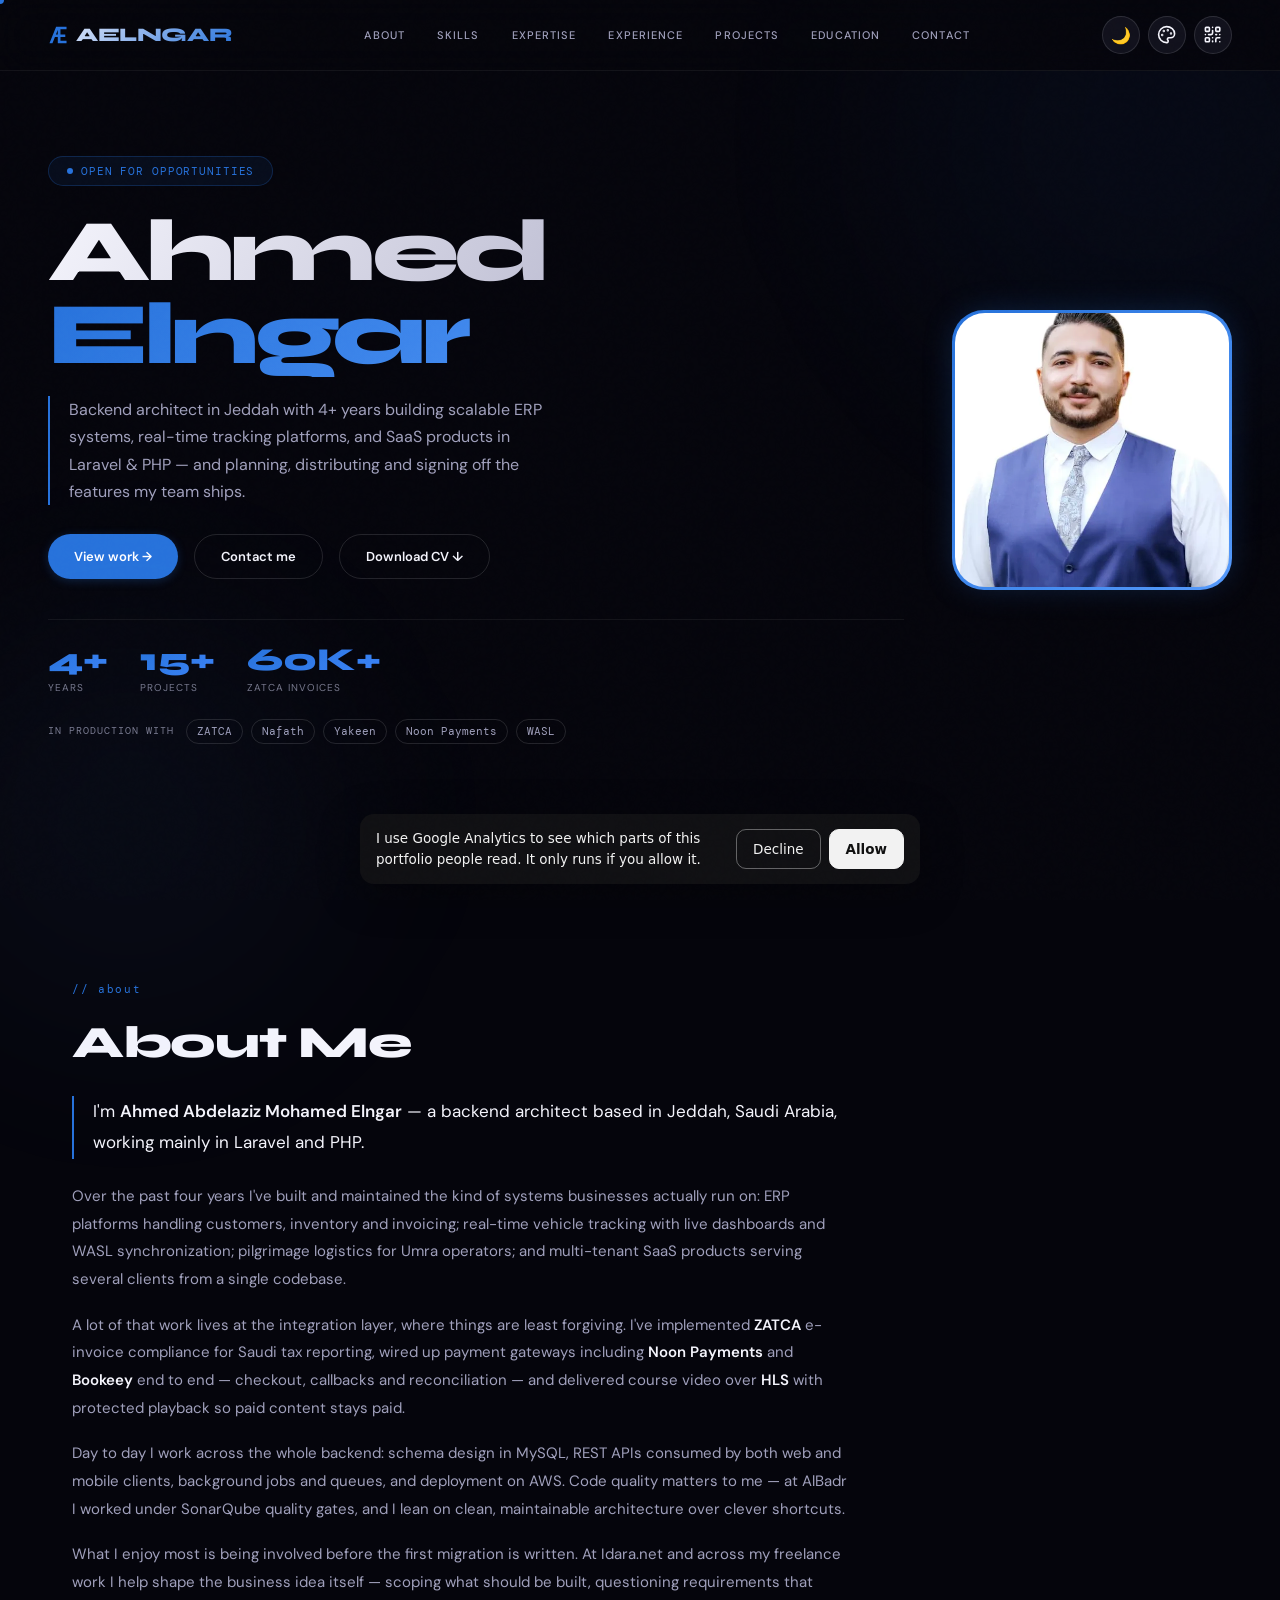
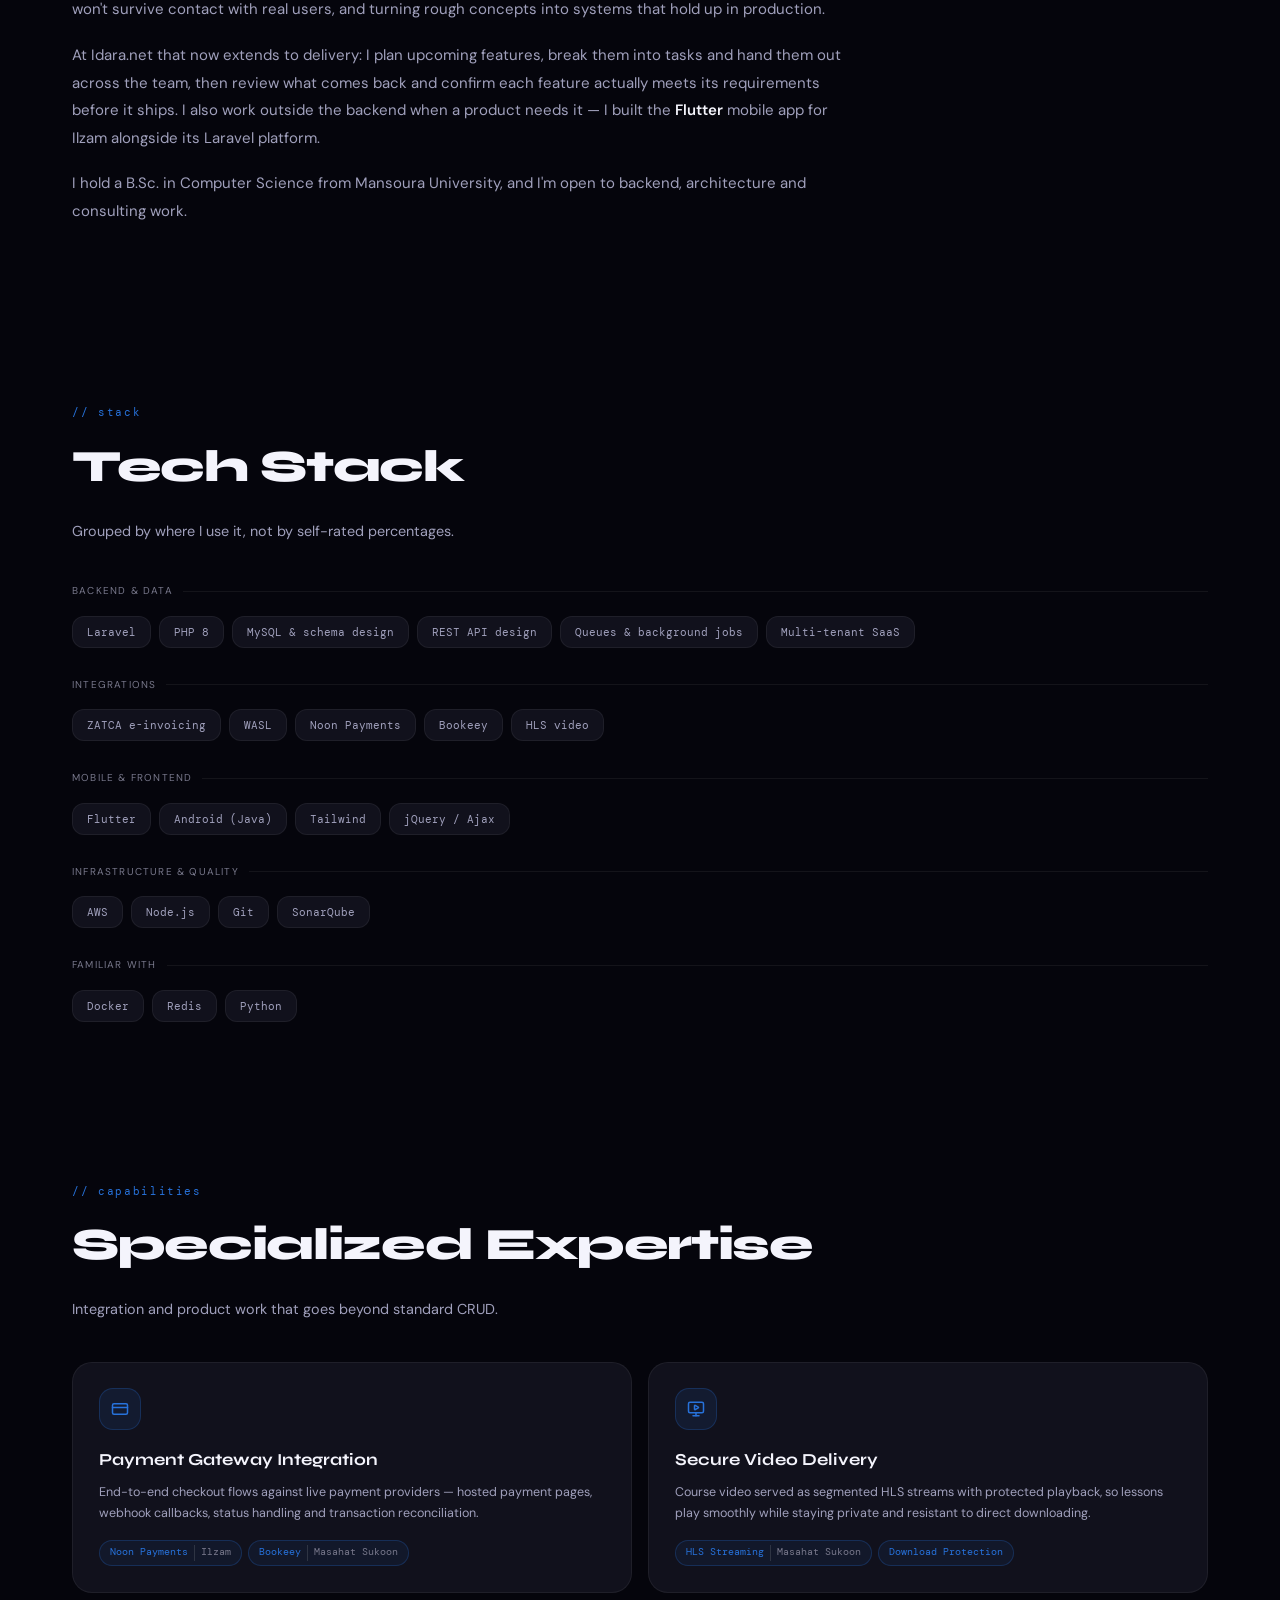
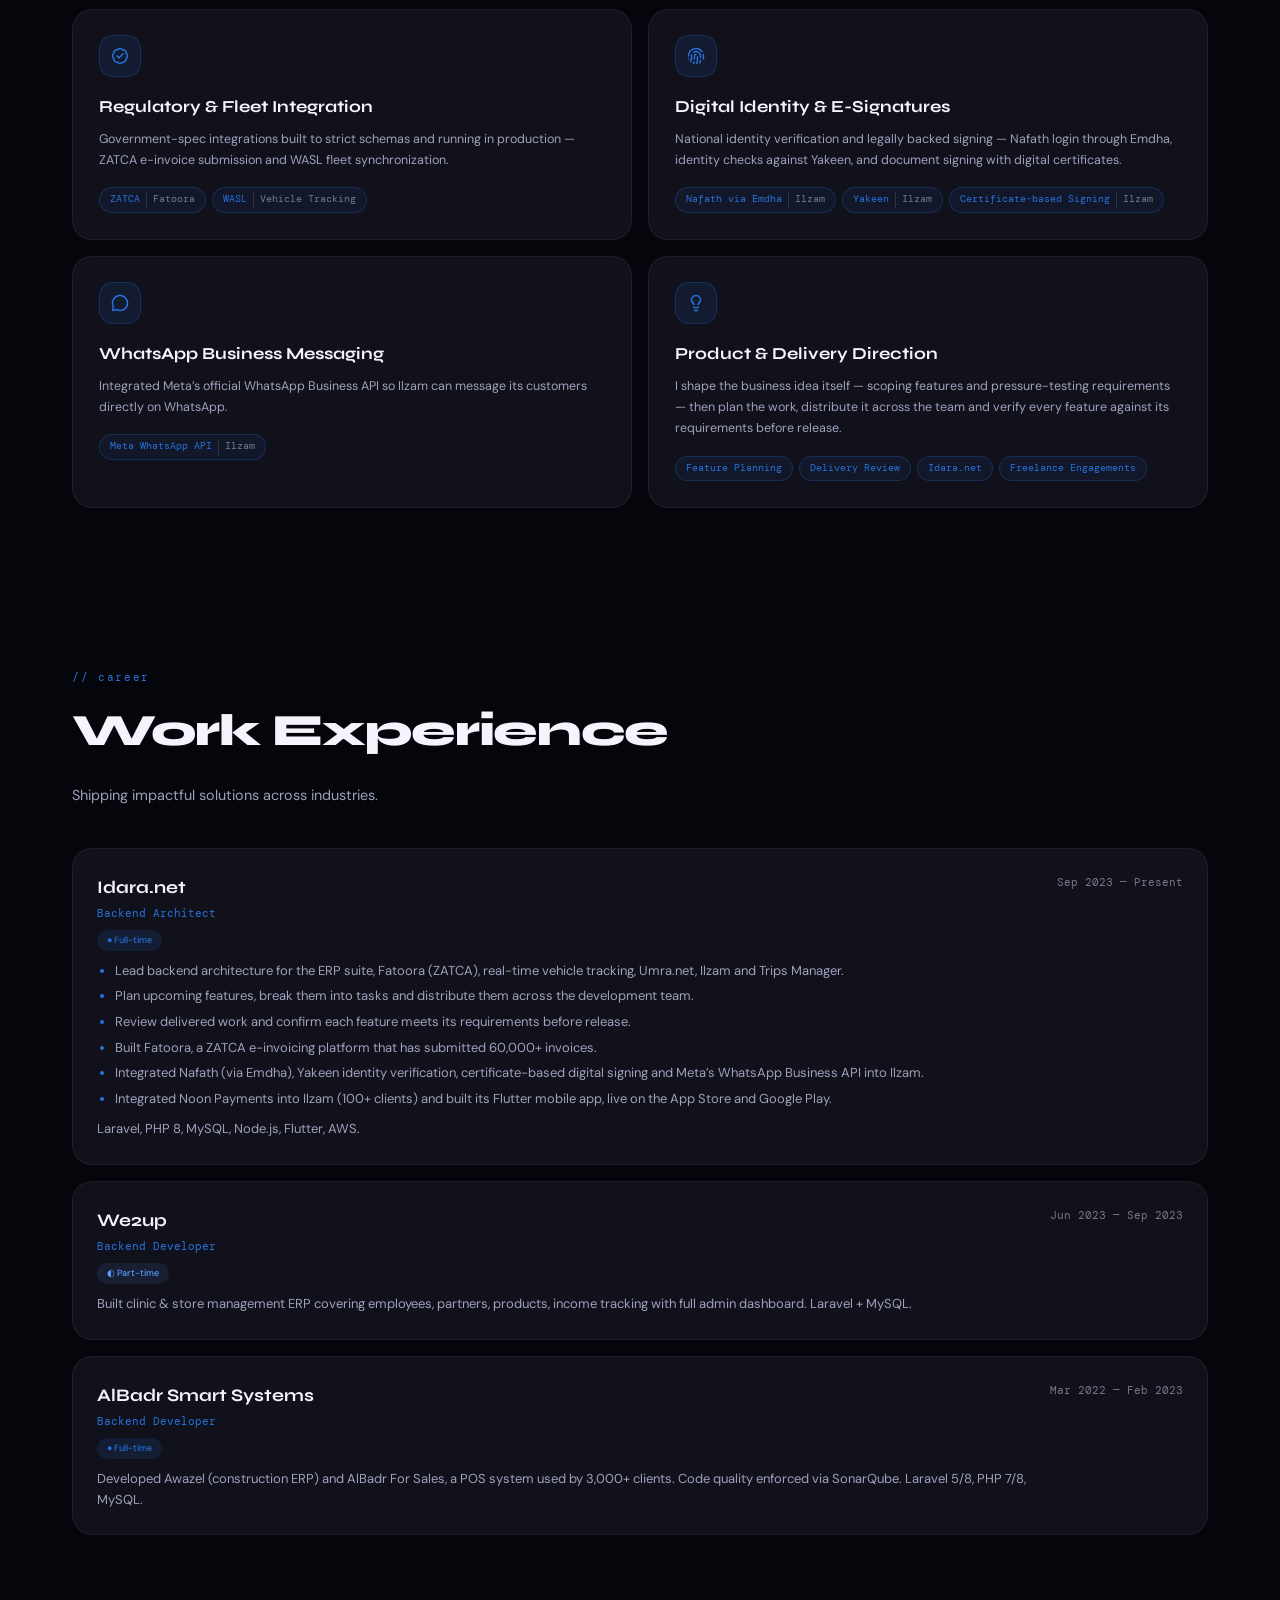
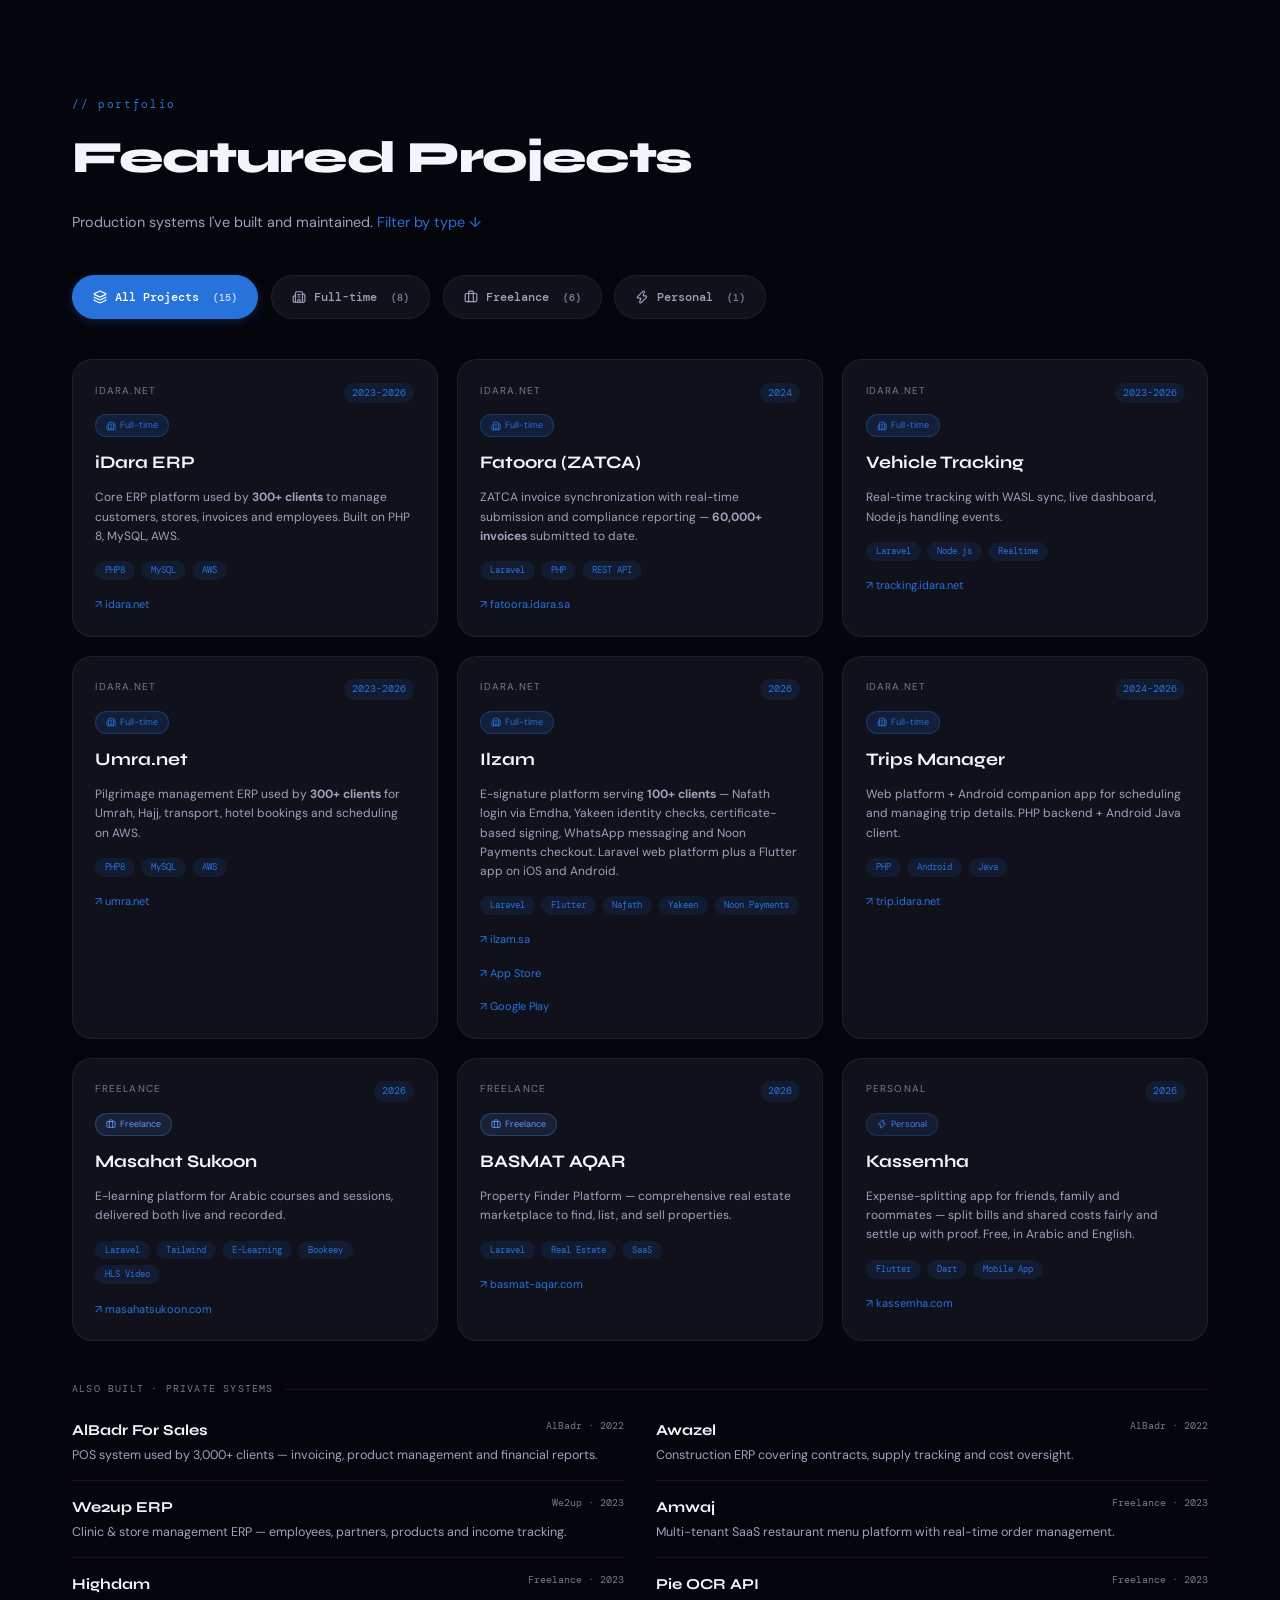
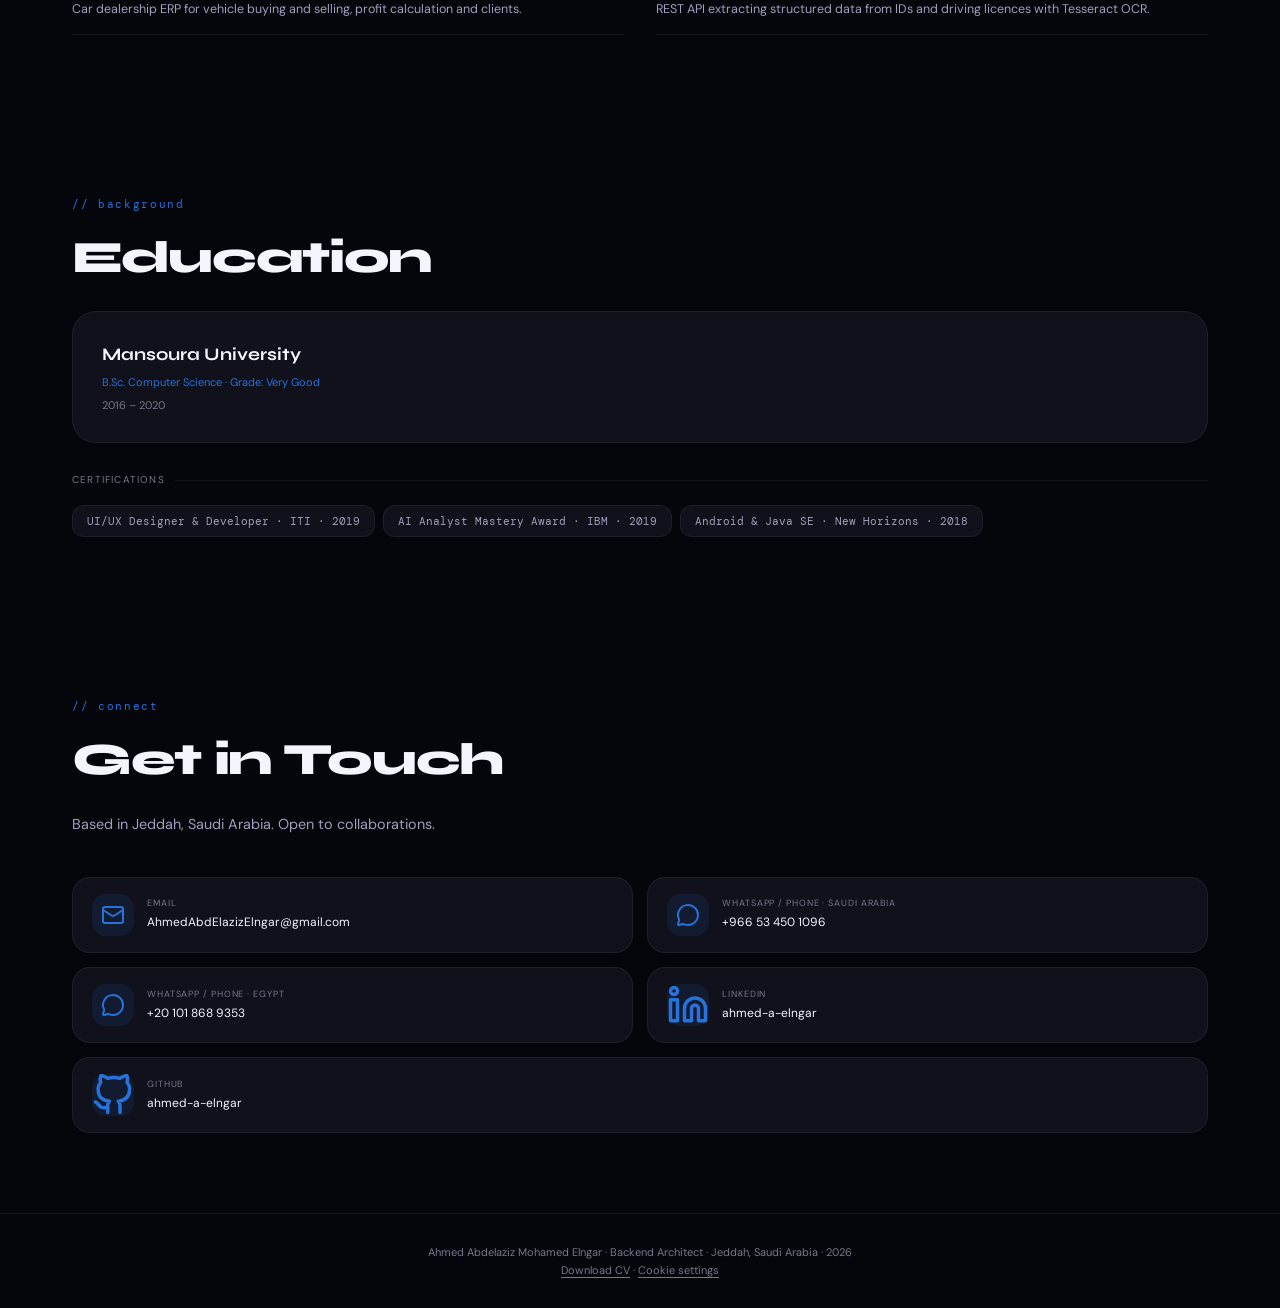
==== commit 5e73dc01: "Use the monogram in the nav Midnight's wordmark gradient is clipped to text, so the mark gets an exp" ====
--- a/index.html
+++ b/index.html
@@ -195,6 +195,10 @@
         display: flex;
         gap: 8px;
       }
+      footer a {
+        color: inherit;
+        text-underline-offset: 3px;
+      }
       .consent button,
       .footer-link {
         font: inherit;
@@ -307,7 +311,7 @@
     <header>
       <nav id="siteNav">
         <a href="#" class="nav-logo"
-          ><svg xmlns="http://www.w3.org/2000/svg" viewBox="0 0 24 24" width="24" height="24" fill="none" stroke="currentColor" stroke-width="2" stroke-linecap="round" stroke-linejoin="round" class="lucide lucide-zap" data-lucide="zap" style="width: 18px; height: 18px" aria-hidden="true"><path d="M15.914 4a1.5 1.5 0 00-2.474-1.561l-9 9A1.5 1.5 0 005.5 14h4.002a.5.5 0 01.471.666L8.086 20a1.5 1.5 0 002.475 1.56l9-9A1.5 1.5 0 0018.5 10h-3.997a.5.5 0 01-.472-.667z" /></svg> AELNGAR</a
+          ><svg xmlns="http://www.w3.org/2000/svg" viewBox="0 0 24 24" width="20" height="20" class="logo-mark" aria-hidden="true"><path fill="currentColor" fill-rule="evenodd" d="M1.75 22 L9.75 2 H22.25 V5 H14.95 V11.5 H20.75 V14.5 H14.95 V19 H22.25 V22 H11.75 V14.5 H8.35 L5.35 22 Z M11.75 6 V11.5 H9.55 Z" /></svg> AELNGAR</a
         >
         <div class="nav-links" id="navLinks">
           <a href="#about">About</a>
@@ -745,7 +749,6 @@
         </button>
       </div>
       <div class="projects-grid" id="projectsGrid">
-        <!-- Full-time Projects -->
         <div class="project-card reveal" data-category="fulltime">
           <div class="project-header">
             <div class="project-company">Idara.net</div>
@@ -900,100 +903,7 @@
             >↗ trip.idara.net</a
           >
         </div>
-        <div class="project-card reveal" data-category="fulltime">
-          <div class="project-header">
-            <div class="project-company">AlBadr</div>
-            <div class="project-year">2022</div>
-          </div>
-          <div class="project-category fulltime">
-            <svg xmlns="http://www.w3.org/2000/svg" viewBox="0 0 24 24" width="24" height="24" fill="none" stroke="currentColor" stroke-width="2" stroke-linecap="round" stroke-linejoin="round" class="lucide lucide-building-2" data-lucide="building-2" style="width: 10px; height: 10px" aria-hidden="true"><path d="M10 12h4" /><path d="M10 8h4" /><path d="M14 21v-3a2 2 0 0 0-4 0v3" /><path d="M6 10H4a2 2 0 0 0-2 2v7a2 2 0 0 0 2 2h16a2 2 0 0 0 2-2V9a2 2 0 0 0-2-2h-2" /><path d="M6 21V5a2 2 0 0 1 2-2h8a2 2 0 0 1 2 2v16" /></svg>
-            Full-time
-          </div>
-          <div class="project-name">AlBadr For Sales</div>
-          <div class="project-desc">
-            POS system used by <strong>3,000+ clients</strong> — invoicing,
-            product management and financial reports, under SonarQube quality
-            gates.
-          </div>
-          <div class="project-tags">
-            <span class="tag">Laravel</span><span class="tag">PHP7/8</span
-            ><span class="tag">SonarQube</span>
-          </div>
-          <div class="enterprise-badge">
-            <svg xmlns="http://www.w3.org/2000/svg" viewBox="0 0 24 24" width="24" height="24" fill="none" stroke="currentColor" stroke-width="2" stroke-linecap="round" stroke-linejoin="round" class="lucide lucide-lock" data-lucide="lock" style="width: 10px; height: 10px" aria-hidden="true"><rect width="18" height="11" x="3" y="11" rx="2" ry="2" /><path d="M7 11V7a5 5 0 0 1 10 0v4" /></svg> Private
-            Enterprise System
-          </div>
-        </div>
-        <div class="project-card reveal d1" data-category="fulltime">
-          <div class="project-header">
-            <div class="project-company">AlBadr</div>
-            <div class="project-year">2022</div>
-          </div>
-          <div class="project-category fulltime">
-            <svg xmlns="http://www.w3.org/2000/svg" viewBox="0 0 24 24" width="24" height="24" fill="none" stroke="currentColor" stroke-width="2" stroke-linecap="round" stroke-linejoin="round" class="lucide lucide-building-2" data-lucide="building-2" style="width: 10px; height: 10px" aria-hidden="true"><path d="M10 12h4" /><path d="M10 8h4" /><path d="M14 21v-3a2 2 0 0 0-4 0v3" /><path d="M6 10H4a2 2 0 0 0-2 2v7a2 2 0 0 0 2 2h16a2 2 0 0 0 2-2V9a2 2 0 0 0-2-2h-2" /><path d="M6 21V5a2 2 0 0 1 2-2h8a2 2 0 0 1 2 2v16" /></svg>
-            Full-time
-          </div>
-          <div class="project-name">Awazel</div>
-          <div class="project-desc">
-            Construction ERP covering contracts, supply tracking, cost
-            oversight.
-          </div>
-          <div class="project-tags">
-            <span class="tag">Laravel</span><span class="tag">MySQL</span
-            ><span class="tag">DataTables</span>
-          </div>
-          <div class="enterprise-badge">
-            <svg xmlns="http://www.w3.org/2000/svg" viewBox="0 0 24 24" width="24" height="24" fill="none" stroke="currentColor" stroke-width="2" stroke-linecap="round" stroke-linejoin="round" class="lucide lucide-building" data-lucide="building" style="width: 10px; height: 10px" aria-hidden="true"><path d="M12 10h.01" /><path d="M12 14h.01" /><path d="M12 6h.01" /><path d="M16 10h.01" /><path d="M16 14h.01" /><path d="M16 6h.01" /><path d="M8 10h.01" /><path d="M8 14h.01" /><path d="M8 6h.01" /><path d="M9 22v-3a1 1 0 0 1 1-1h4a1 1 0 0 1 1 1v3" /><rect x="4" y="2" width="16" height="20" rx="2" /></svg>
-            Internal Tool
-          </div>
-        </div>
-        <!-- Freelance Projects -->
-        <div class="project-card reveal d2" data-category="freelance">
-          <div class="project-header">
-            <div class="project-company">We2up</div>
-            <div class="project-year">2023</div>
-          </div>
-          <div class="project-category freelance">
-            <svg xmlns="http://www.w3.org/2000/svg" viewBox="0 0 24 24" width="24" height="24" fill="none" stroke="currentColor" stroke-width="2" stroke-linecap="round" stroke-linejoin="round" class="lucide lucide-briefcase" data-lucide="briefcase" style="width: 10px; height: 10px" aria-hidden="true"><path d="M16 20V4a2 2 0 0 0-2-2h-4a2 2 0 0 0-2 2v16" /><rect width="20" height="14" x="2" y="6" rx="2" /></svg>
-            Part-time
-          </div>
-          <div class="project-name">We2up ERP</div>
-          <div class="project-desc">
-            Clinic &amp; store management ERP covering employees, partners,
-            products, income tracking with full admin dashboard.
-          </div>
-          <div class="project-tags">
-            <span class="tag">Laravel</span><span class="tag">PHP</span
-            ><span class="tag">MySQL</span>
-          </div>
-          <div class="enterprise-badge">
-            <svg xmlns="http://www.w3.org/2000/svg" viewBox="0 0 24 24" width="24" height="24" fill="none" stroke="currentColor" stroke-width="2" stroke-linecap="round" stroke-linejoin="round" class="lucide lucide-shield-check" data-lucide="shield-check" style="width: 10px; height: 10px" aria-hidden="true"><path d="M20 13c0 5-3.5 7.5-7.66 8.95a1 1 0 0 1-.67-.01C7.5 20.5 4 18 4 13V6a1 1 0 0 1 1-1c2 0 4.5-1.2 6.24-2.72a1.17 1.17 0 0 1 1.52 0C14.51 3.81 17 5 19 5a1 1 0 0 1 1 1z" /><path d="m9 12 2 2 4-4" /></svg>
-            Confidential Client
-          </div>
-        </div>
         <div class="project-card reveal" data-category="freelance">
-          <div class="project-header">
-            <div class="project-company">Freelance</div>
-            <div class="project-year">2026</div>
-          </div>
-          <div class="project-category freelance">
-            <svg xmlns="http://www.w3.org/2000/svg" viewBox="0 0 24 24" width="24" height="24" fill="none" stroke="currentColor" stroke-width="2" stroke-linecap="round" stroke-linejoin="round" class="lucide lucide-briefcase" data-lucide="briefcase" style="width: 10px; height: 10px" aria-hidden="true"><path d="M16 20V4a2 2 0 0 0-2-2h-4a2 2 0 0 0-2 2v16" /><rect width="20" height="14" x="2" y="6" rx="2" /></svg>
-            Freelance
-          </div>
-          <div class="project-name">BASMAT AQAR</div>
-          <div class="project-desc">
-            Property Finder Platform — comprehensive real estate marketplace to
-            find, list, and sell properties.
-          </div>
-          <div class="project-tags">
-            <span class="tag">Laravel</span><span class="tag">Real Estate</span
-            ><span class="tag">SaaS</span>
-          </div>
-          <a href="https://basmat-aqar.com/" target="_blank" rel="noopener" class="project-url"
-            >↗ basmat-aqar.com</a
-          >
-        </div>
-        <div class="project-card reveal d1" data-category="freelance">
           <div class="project-header">
             <div class="project-company">Freelance</div>
             <div class="project-year">2026</div>
@@ -1022,74 +932,26 @@
         <div class="project-card reveal d1" data-category="freelance">
           <div class="project-header">
             <div class="project-company">Freelance</div>
-            <div class="project-year">2023</div>
+            <div class="project-year">2026</div>
           </div>
           <div class="project-category freelance">
             <svg xmlns="http://www.w3.org/2000/svg" viewBox="0 0 24 24" width="24" height="24" fill="none" stroke="currentColor" stroke-width="2" stroke-linecap="round" stroke-linejoin="round" class="lucide lucide-briefcase" data-lucide="briefcase" style="width: 10px; height: 10px" aria-hidden="true"><path d="M16 20V4a2 2 0 0 0-2-2h-4a2 2 0 0 0-2 2v16" /><rect width="20" height="14" x="2" y="6" rx="2" /></svg>
             Freelance
           </div>
-          <div class="project-name">Amwaj</div>
+          <div class="project-name">BASMAT AQAR</div>
           <div class="project-desc">
-            SaaS restaurant menu platform, real-time order management,
-            multi-tenant architecture.
+            Property Finder Platform — comprehensive real estate marketplace to
+            find, list, and sell properties.
           </div>
           <div class="project-tags">
-            <span class="tag">Laravel</span><span class="tag">Tailwind</span
+            <span class="tag">Laravel</span><span class="tag">Real Estate</span
             ><span class="tag">SaaS</span>
           </div>
-          <div class="enterprise-badge">
-            <svg xmlns="http://www.w3.org/2000/svg" viewBox="0 0 24 24" width="24" height="24" fill="none" stroke="currentColor" stroke-width="2" stroke-linecap="round" stroke-linejoin="round" class="lucide lucide-globe" data-lucide="globe" style="width: 10px; height: 10px" aria-hidden="true"><circle cx="12" cy="12" r="10" /><path d="M12 2a14.5 14.5 0 0 0 0 20 14.5 14.5 0 0 0 0-20" /><path d="M2 12h20" /></svg> Active
-            SaaS (Link Protected)
-          </div>
-        </div>
-        <div class="project-card reveal d2" data-category="freelance">
-          <div class="project-header">
-            <div class="project-company">Freelance</div>
-            <div class="project-year">2023</div>
-          </div>
-          <div class="project-category freelance">
-            <svg xmlns="http://www.w3.org/2000/svg" viewBox="0 0 24 24" width="24" height="24" fill="none" stroke="currentColor" stroke-width="2" stroke-linecap="round" stroke-linejoin="round" class="lucide lucide-briefcase" data-lucide="briefcase" style="width: 10px; height: 10px" aria-hidden="true"><path d="M16 20V4a2 2 0 0 0-2-2h-4a2 2 0 0 0-2 2v16" /><rect width="20" height="14" x="2" y="6" rx="2" /></svg>
-            Freelance
-          </div>
-          <div class="project-name">Highdam</div>
-          <div class="project-desc">
-            Car dealership ERP for vehicle buying/selling, profit calculation,
-            client management.
-          </div>
-          <div class="project-tags">
-            <span class="tag">Laravel</span><span class="tag">MySQL</span
-            ><span class="tag">DataTables</span>
-          </div>
-          <div class="enterprise-badge">
-            <svg xmlns="http://www.w3.org/2000/svg" viewBox="0 0 24 24" width="24" height="24" fill="none" stroke="currentColor" stroke-width="2" stroke-linecap="round" stroke-linejoin="round" class="lucide lucide-database" data-lucide="database" style="width: 10px; height: 10px" aria-hidden="true"><ellipse cx="12" cy="5" rx="9" ry="3" /><path d="M3 5V19A9 3 0 0 0 21 19V5" /><path d="M3 12A9 3 0 0 0 21 12" /></svg>
-            Private ERP
-          </div>
-        </div>
-        <div class="project-card reveal" data-category="freelance">
-          <div class="project-header">
-            <div class="project-company">Freelance</div>
-            <div class="project-year">2023</div>
-          </div>
-          <div class="project-category freelance">
-            <svg xmlns="http://www.w3.org/2000/svg" viewBox="0 0 24 24" width="24" height="24" fill="none" stroke="currentColor" stroke-width="2" stroke-linecap="round" stroke-linejoin="round" class="lucide lucide-briefcase" data-lucide="briefcase" style="width: 10px; height: 10px" aria-hidden="true"><path d="M16 20V4a2 2 0 0 0-2-2h-4a2 2 0 0 0-2 2v16" /><rect width="20" height="14" x="2" y="6" rx="2" /></svg>
-            Freelance
-          </div>
-          <div class="project-name">Pie OCR API</div>
-          <div class="project-desc">
-            REST API using Tesseract OCR to extract structured data from IDs and
-            licenses.
-          </div>
-          <div class="project-tags">
-            <span class="tag">Laravel</span><span class="tag">Tesseract</span
-            ><span class="tag">OCR</span>
-          </div>
-          <div class="enterprise-badge">
-            <svg xmlns="http://www.w3.org/2000/svg" viewBox="0 0 24 24" width="24" height="24" fill="none" stroke="currentColor" stroke-width="2" stroke-linecap="round" stroke-linejoin="round" class="lucide lucide-code-2" data-lucide="code-2" style="width: 10px; height: 10px" aria-hidden="true"><path d="m18 16 4-4-4-4" /><path d="m6 8-4 4 4 4" /><path d="m14.5 4-5 16" /></svg>
-            Private API
-          </div>
-        </div>
-        <!-- Personal Projects -->
-        <div class="project-card reveal d1" data-category="personal">
+          <a href="https://basmat-aqar.com/" target="_blank" rel="noopener" class="project-url"
+            >↗ basmat-aqar.com</a
+          >
+        </div>
+        <div class="project-card reveal d2" data-category="personal">
           <div class="project-header">
             <div class="project-company">Personal</div>
             <div class="project-year">2026</div>
@@ -1116,27 +978,60 @@
           >
         </div>
       </div>
+      <div class="also-built reveal" id="alsoBuilt">
+        <h3 class="also-title">Also built · private systems</h3>
+        <ul class="also-list">
+          <li class="also-item" data-category="fulltime">
+            <span class="also-name">AlBadr For Sales</span
+            ><span class="also-meta">AlBadr · 2022</span
+            ><span class="also-desc">POS system used by 3,000+ clients — invoicing, product management and financial reports.</span>
+          </li>
+          <li class="also-item" data-category="fulltime">
+            <span class="also-name">Awazel</span
+            ><span class="also-meta">AlBadr · 2022</span
+            ><span class="also-desc">Construction ERP covering contracts, supply tracking and cost oversight.</span>
+          </li>
+          <li class="also-item" data-category="freelance">
+            <span class="also-name">We2up ERP</span
+            ><span class="also-meta">We2up · 2023</span
+            ><span class="also-desc">Clinic &amp; store management ERP — employees, partners, products and income tracking.</span>
+          </li>
+          <li class="also-item" data-category="freelance">
+            <span class="also-name">Amwaj</span
+            ><span class="also-meta">Freelance · 2023</span
+            ><span class="also-desc">Multi-tenant SaaS restaurant menu platform with real-time order management.</span>
+          </li>
+          <li class="also-item" data-category="freelance">
+            <span class="also-name">Highdam</span
+            ><span class="also-meta">Freelance · 2023</span
+            ><span class="also-desc">Car dealership ERP for vehicle buying and selling, profit calculation and clients.</span>
+          </li>
+          <li class="also-item" data-category="freelance">
+            <span class="also-name">Pie OCR API</span
+            ><span class="also-meta">Freelance · 2023</span
+            ><span class="also-desc">REST API extracting structured data from IDs and driving licences with Tesseract OCR.</span>
+          </li>
+        </ul>
+      </div>
     </section>
 
     <section id="education">
       <div class="section-tag">// background</div>
       <h2 class="section-title">Education</h2>
       <div class="edu-card reveal">
-        <div class="edu-icon">🎓</div>
         <div>
           <div class="edu-school">Mansoura University</div>
           <div class="edu-degree">
             B.Sc. Computer Science · Grade: Very Good
           </div>
           <div class="edu-year">2016 – 2020</div>
-          <div class="edu-proj">
-            <div class="edu-proj-label">Graduation Project</div>
-            <div class="edu-proj-text">
-              3D Dressing Room — AR mobile app for virtual clothing try-on with
-              AI outfit recommendations.
-            </div>
-          </div>
-        </div>
+        </div>
+      </div>
+      <div class="skills-sep reveal">certifications</div>
+      <div class="familiar-grid reveal">
+        <span class="familiar-tag">UI/UX Designer &amp; Developer · ITI · 2019</span>
+        <span class="familiar-tag">AI Analyst Mastery Award · IBM · 2019</span>
+        <span class="familiar-tag">Android &amp; Java SE · New Horizons · 2018</span>
       </div>
     </section>
 
--- a/assets/themes/midnight/theme.css
+++ b/assets/themes/midnight/theme.css
@@ -290,6 +290,12 @@
   gap: 8px;
   text-decoration: none;
 }
+/* The wordmark's gradient is clipped to text, which makes currentColor
+   transparent - give the monogram its own colour so it stays visible. */
+.nav-logo svg {
+  color: var(--accent);
+  flex-shrink: 0;
+}
 .nav-links {
   display: flex;
   gap: 2rem;
@@ -972,17 +978,6 @@
 .edu-card:hover {
   border-color: var(--accent);
 }
-.edu-icon {
-  width: 52px;
-  height: 52px;
-  background: var(--edu-bg);
-  border-radius: 16px;
-  display: flex;
-  align-items: center;
-  justify-content: center;
-  font-size: 24px;
-  flex-shrink: 0;
-}
 .edu-school {
   font-family: "Syne", sans-serif;
   font-size: 1.1rem;
@@ -996,23 +991,6 @@
 .edu-year {
   font-size: 11px;
   color: var(--dim);
-  margin-top: 4px;
-}
-.edu-proj {
-  margin-top: 14px;
-  padding: 12px;
-  background: var(--accent-dim);
-  border-radius: 14px;
-}
-.edu-proj-label {
-  font-size: 9px;
-  text-transform: uppercase;
-  letter-spacing: 0.1em;
-  color: var(--dim);
-}
-.edu-proj-text {
-  font-size: 12px;
-  color: var(--muted);
   margin-top: 4px;
 }
 .contact-grid {
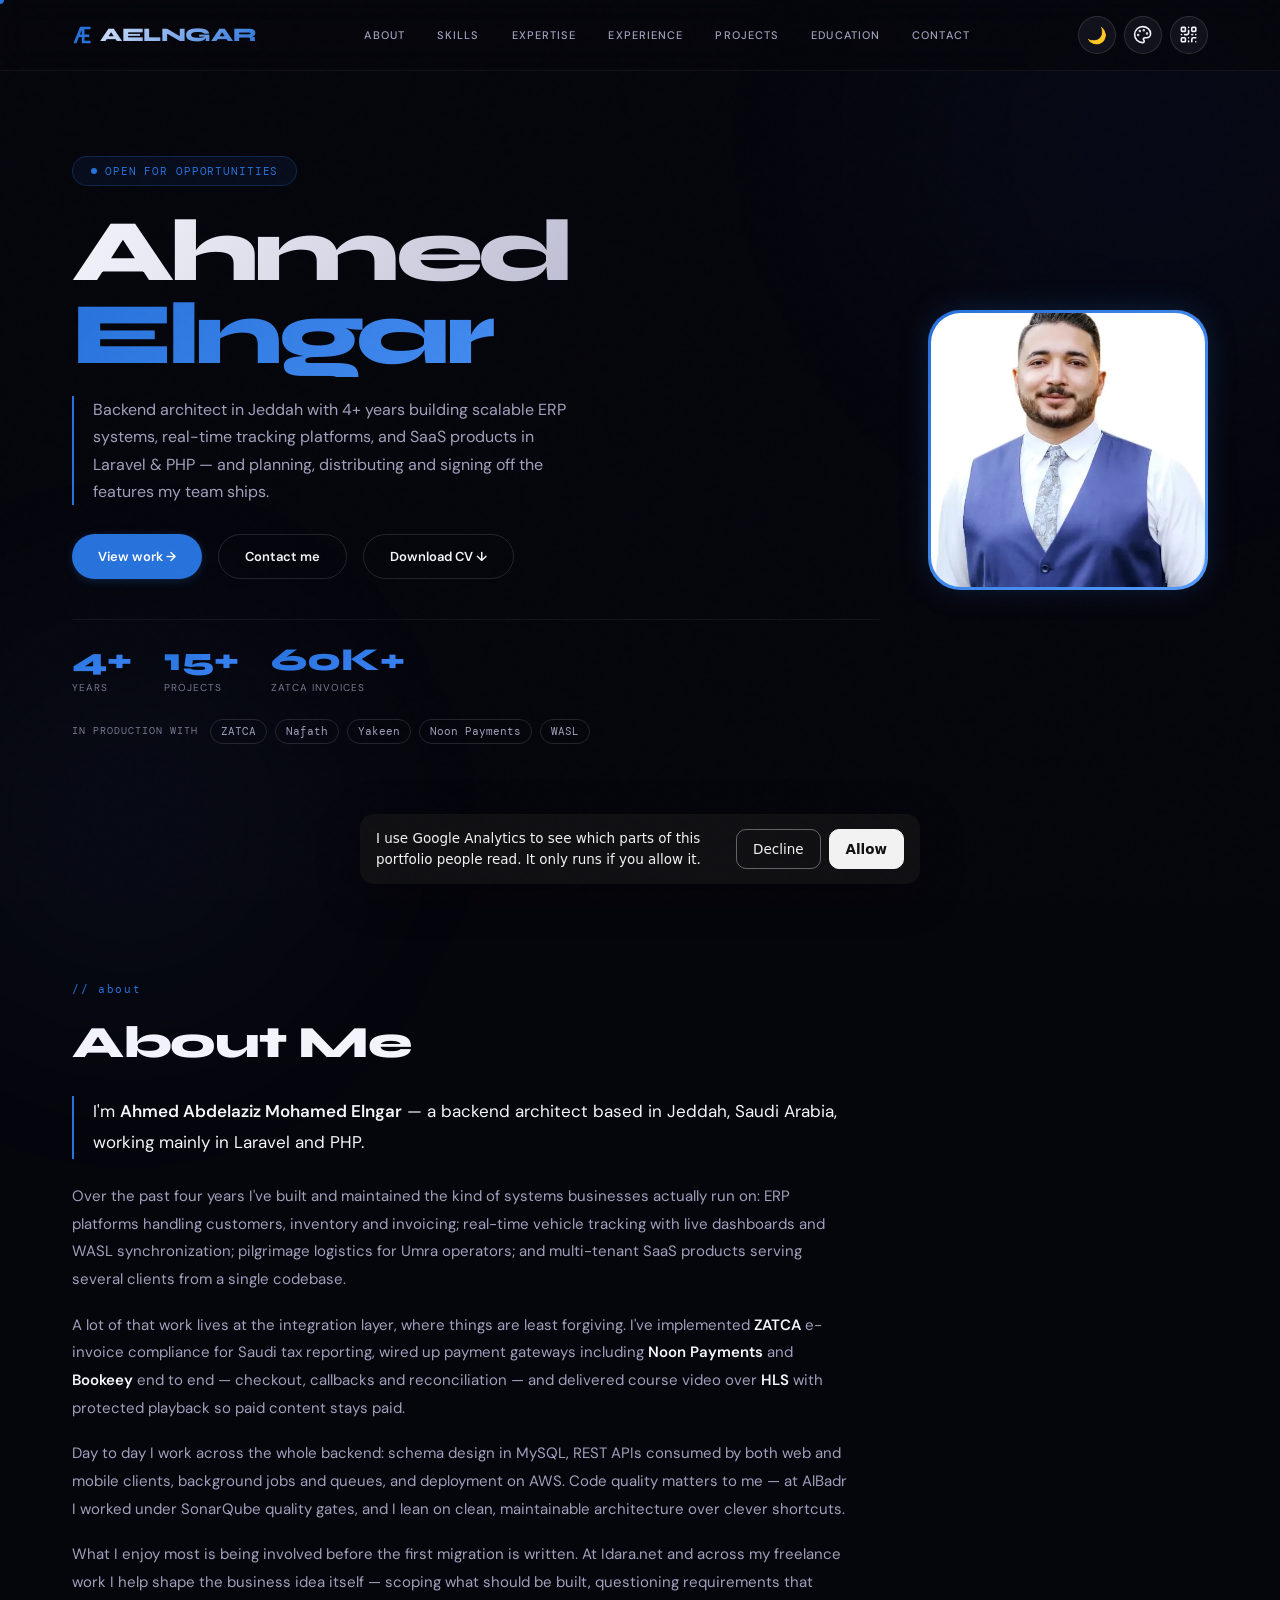
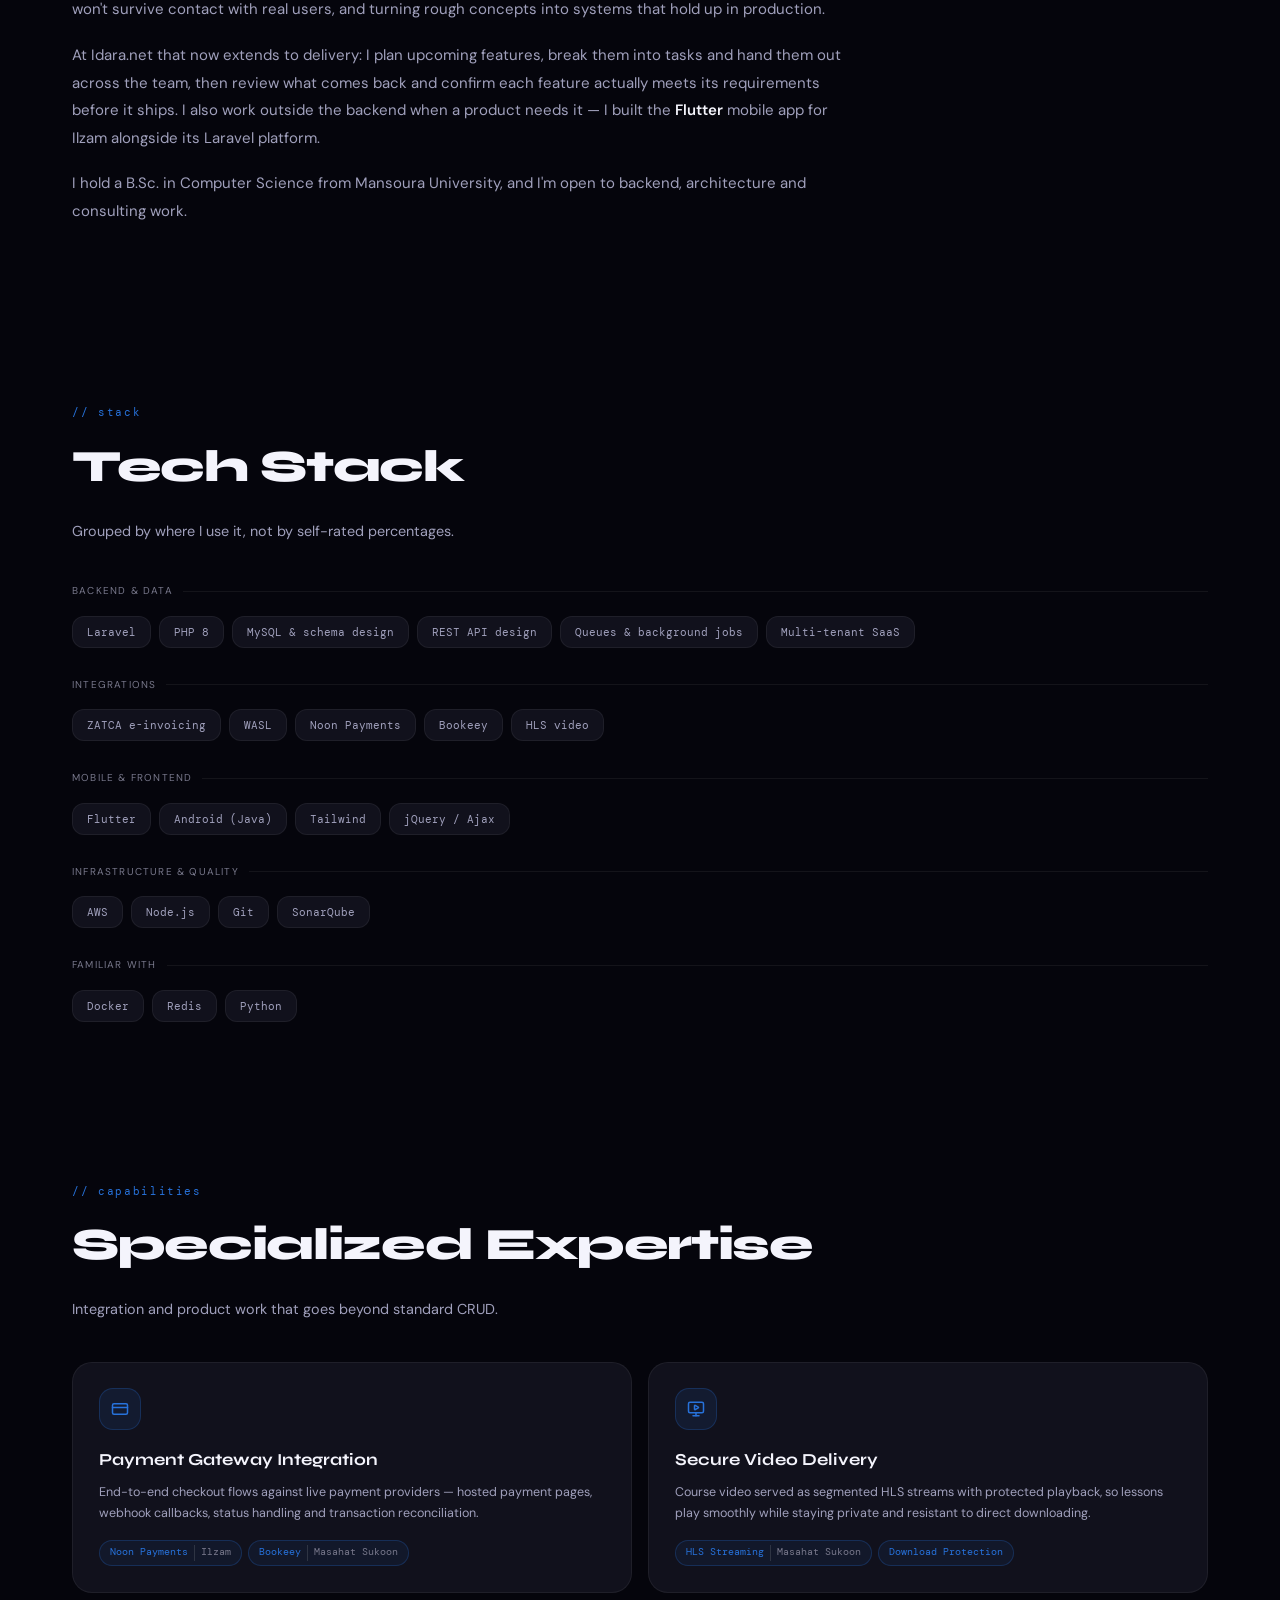
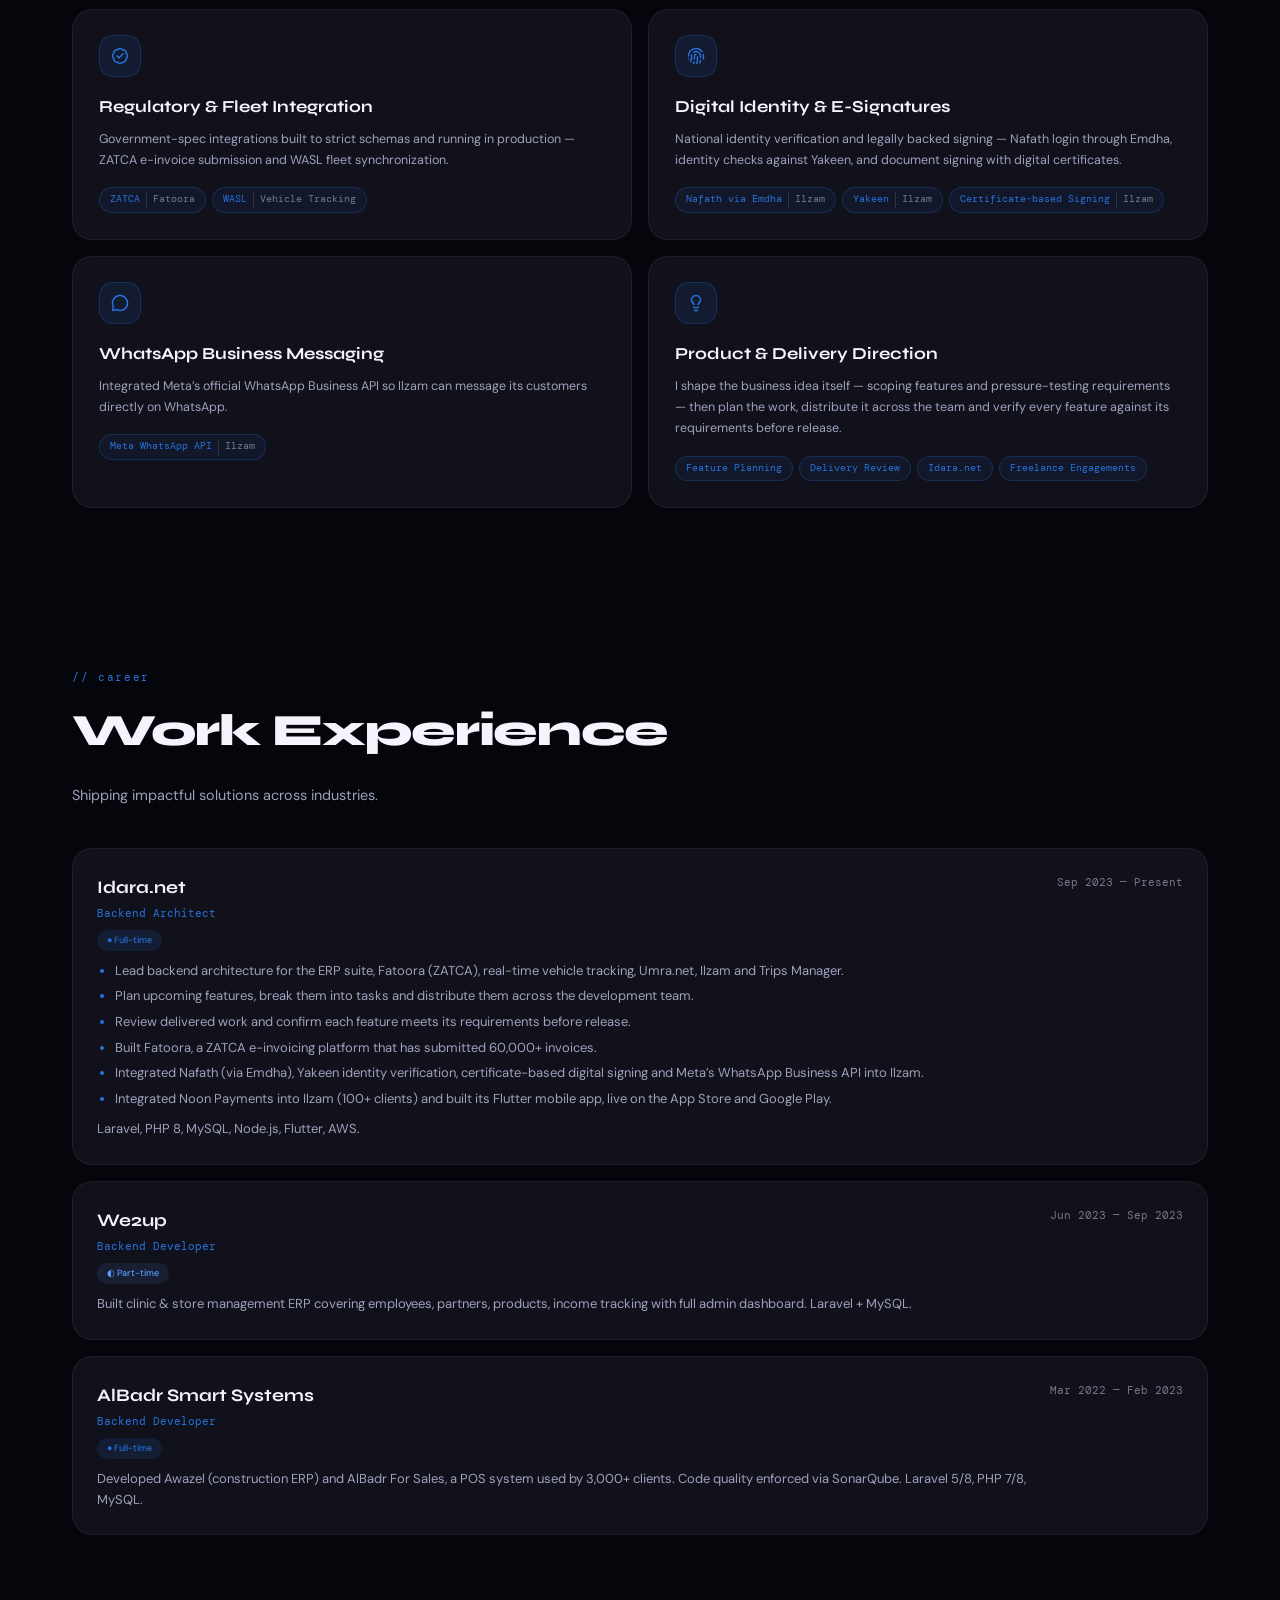
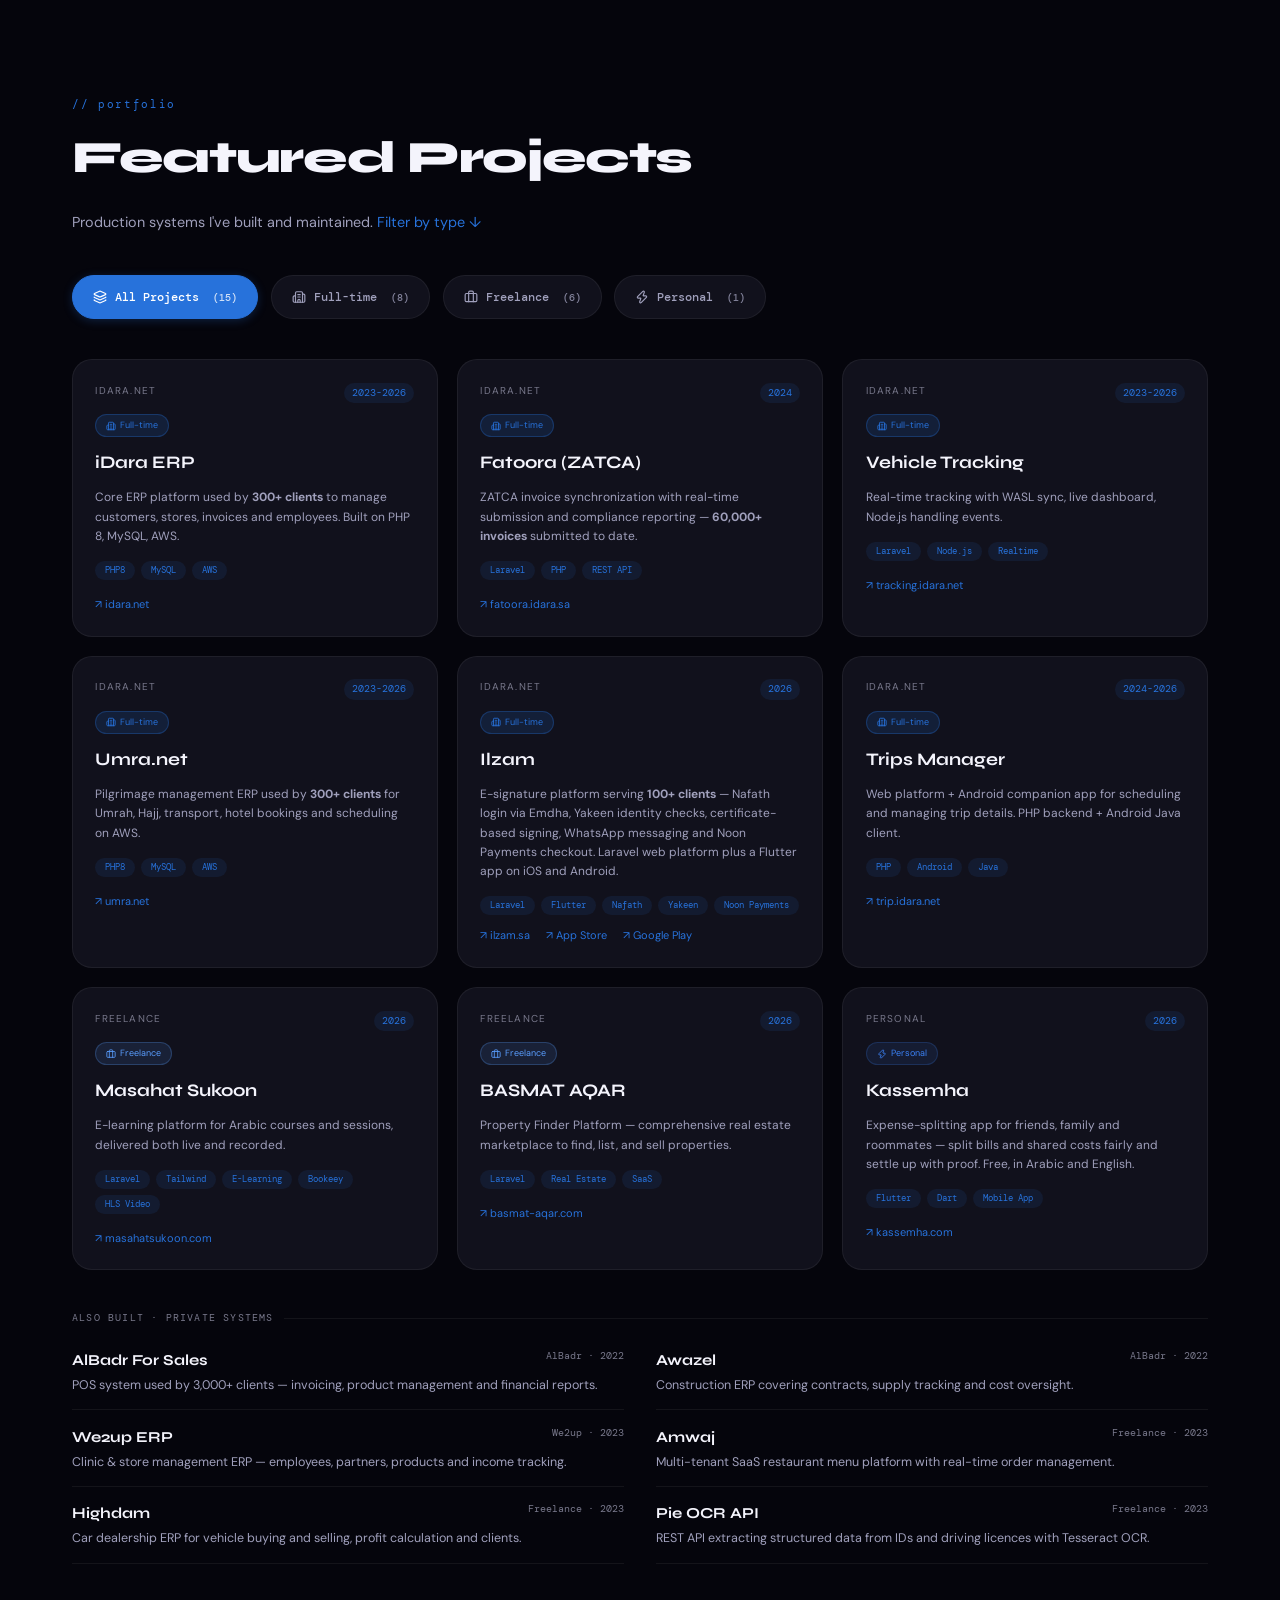
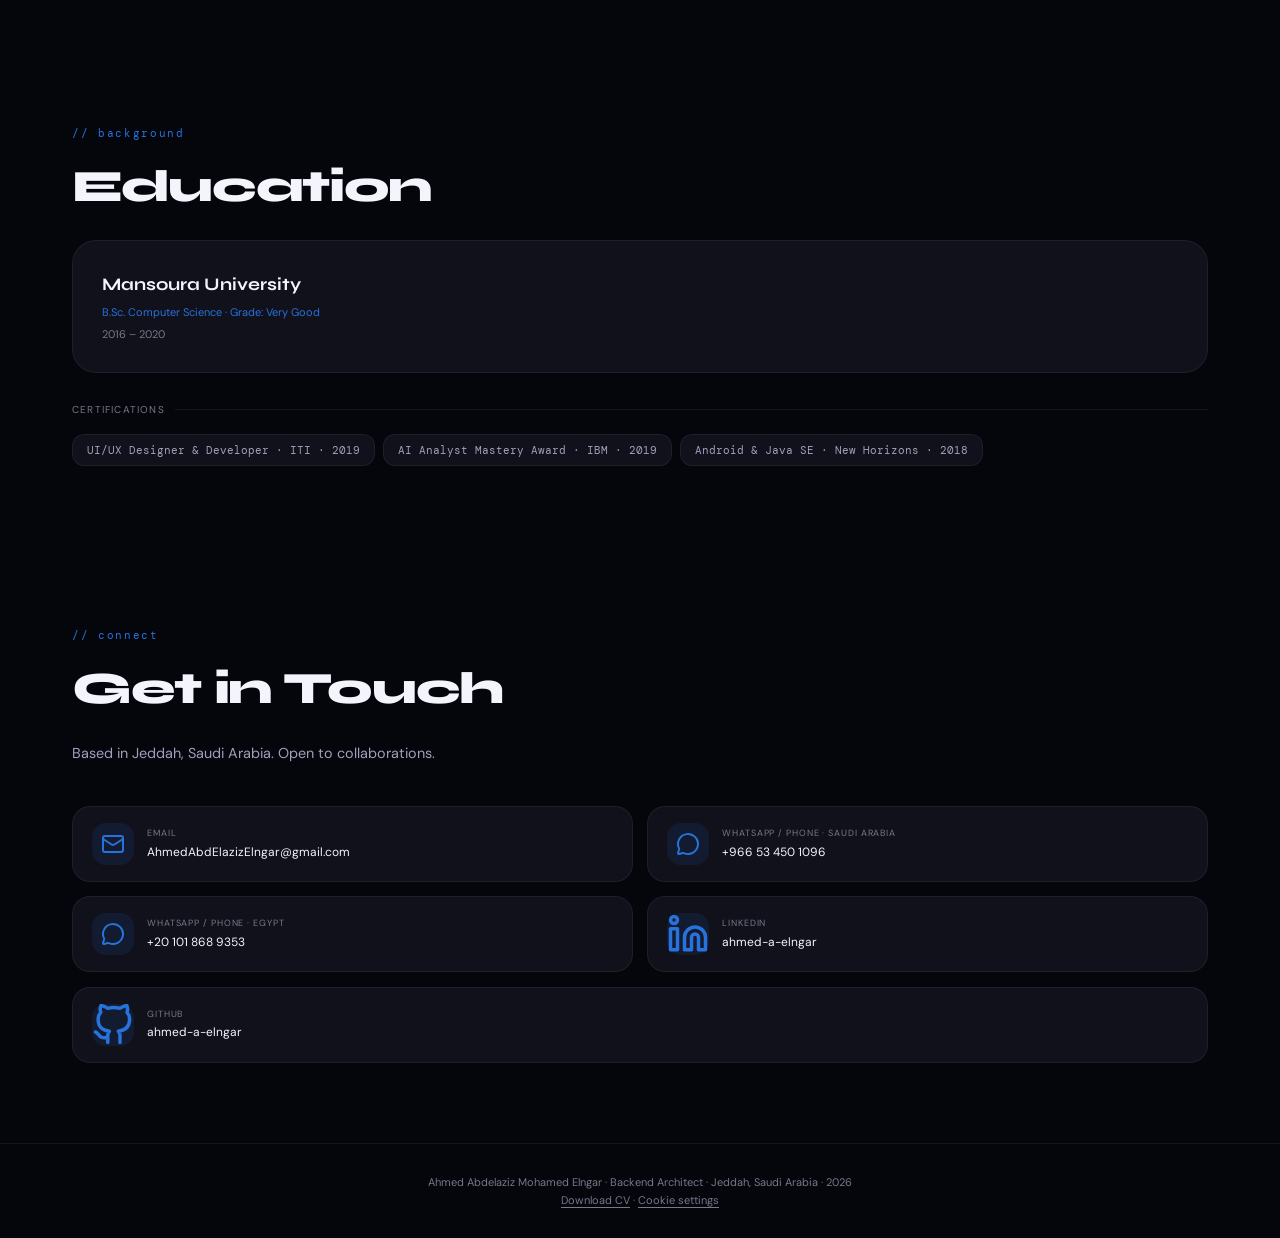
==== commit a3f7fedc: "Put Ilzam's site and store links on one row" ====
--- a/index.html
+++ b/index.html
@@ -195,6 +195,18 @@
         display: flex;
         gap: 8px;
       }
+      /* Several links on one card (site + app stores) share a wrapping row
+         instead of stacking one per line. */
+      .project-links {
+        display: flex;
+        flex-wrap: wrap;
+        align-items: center;
+        gap: 8px 16px;
+        margin-top: auto;
+      }
+      .project-links .project-url {
+        margin-top: 0;
+      }
       footer a {
         color: inherit;
         text-underline-offset: 3px;
@@ -238,7 +250,6 @@
         .nav-links a,
         .project-url,
         .filter-btn,
-        .familiar-tag,
         .qr-close,
         .skin-option {
           min-height: 44px;
@@ -249,6 +260,23 @@
         .filter-btn,
         .qr-close {
           padding-inline: 14px;
+        }
+        .theme-toggle,
+        .qr-toggle,
+        .skin-toggle,
+        .nav-menu-toggle {
+          width: 42px;
+          height: 42px;
+        }
+      }
+      /* Small phones: the monogram alone carries the brand, leaving room for
+         four full-size nav buttons. */
+      @media (max-width: 420px) {
+        .logo-text {
+          display: none;
+        }
+        .nav-logo {
+          min-width: 44px;
         }
       }
     </style>
@@ -310,8 +338,8 @@
 
     <header>
       <nav id="siteNav">
-        <a href="#" class="nav-logo"
-          ><svg xmlns="http://www.w3.org/2000/svg" viewBox="0 0 24 24" width="20" height="20" class="logo-mark" aria-hidden="true"><path fill="currentColor" fill-rule="evenodd" d="M1.75 22 L9.75 2 H22.25 V5 H14.95 V11.5 H20.75 V14.5 H14.95 V19 H22.25 V22 H11.75 V14.5 H8.35 L5.35 22 Z M11.75 6 V11.5 H9.55 Z" /></svg> AELNGAR</a
+        <a href="#" class="nav-logo" aria-label="Ahmed Elngar, back to top"
+          ><svg xmlns="http://www.w3.org/2000/svg" viewBox="0 0 24 24" width="20" height="20" class="logo-mark" aria-hidden="true"><path fill="currentColor" fill-rule="evenodd" d="M1.75 22 L9.75 2 H22.25 V5 H14.95 V11.5 H20.75 V14.5 H14.95 V19 H22.25 V22 H11.75 V14.5 H8.35 L5.35 22 Z M11.75 6 V11.5 H9.55 Z" /></svg><span class="logo-text">AELNGAR</span></a
         >
         <div class="nav-links" id="navLinks">
           <a href="#about">About</a>
@@ -863,23 +891,25 @@
             ><span class="tag">Nafath</span><span class="tag">Yakeen</span
             ><span class="tag">Noon Payments</span>
           </div>
-          <a href="https://ilzam.sa" target="_blank" rel="noopener" class="project-url"
-            >↗ ilzam.sa</a
-          >
-          <a
-            href="https://apps.apple.com/app/ilzam/id6759380839"
-            target="_blank"
-            rel="noopener"
-            class="project-url"
-            >↗ App Store</a
-          >
-          <a
-            href="https://play.google.com/store/apps/details?id=net.ilzam"
-            target="_blank"
-            rel="noopener"
-            class="project-url"
-            >↗ Google Play</a
-          >
+          <div class="project-links">
+            <a href="https://ilzam.sa" target="_blank" rel="noopener" class="project-url"
+              >↗ ilzam.sa</a
+            >
+            <a
+              href="https://apps.apple.com/app/ilzam/id6759380839"
+              target="_blank"
+              rel="noopener"
+              class="project-url"
+              >↗ App Store</a
+            >
+            <a
+              href="https://play.google.com/store/apps/details?id=net.ilzam"
+              target="_blank"
+              rel="noopener"
+              class="project-url"
+              >↗ Google Play</a
+            >
+          </div>
         </div>
         <div class="project-card reveal d2" data-category="fulltime">
           <div class="project-header">
--- a/assets/themes/midnight/theme.css
+++ b/assets/themes/midnight/theme.css
@@ -271,7 +271,8 @@
   display: flex;
   align-items: center;
   justify-content: space-between;
-  padding: 1rem 3rem;
+  /* Inset matches the section content edge (1200px max minus 2rem padding). */
+  padding: 1rem max(2rem, calc((100% - 1136px) / 2));
   backdrop-filter: blur(16px);
   background: var(--nav-bg);
   border-bottom: 1px solid var(--border);
@@ -324,7 +325,7 @@
   display: flex;
   align-items: center;
   position: relative;
-  padding: 0 3rem;
+  padding: 0 2rem;
 }
 .glow {
   position: absolute;
@@ -347,7 +348,7 @@
   left: -10vw;
 }
 .hero-inner {
-  max-width: 1200px;
+  max-width: 1136px;
   margin: 0 auto;
   width: 100%;
   display: flex;
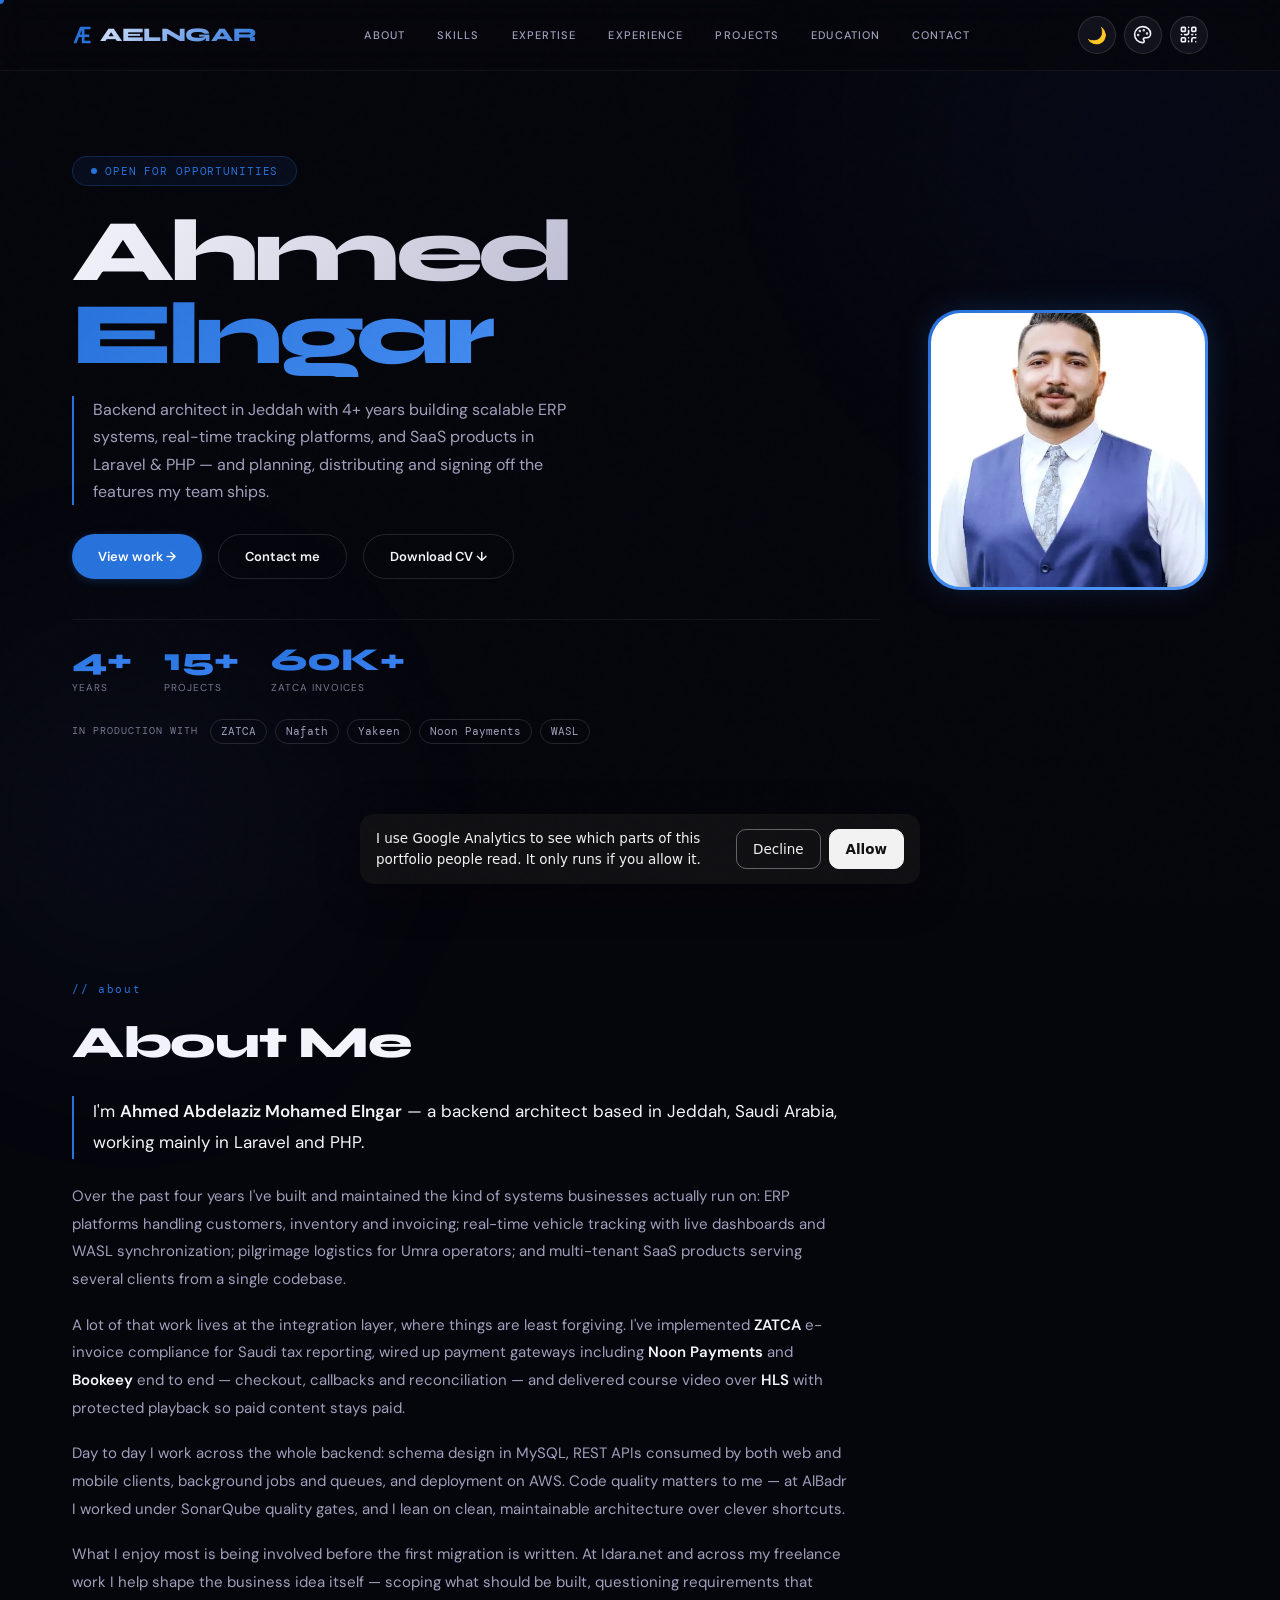
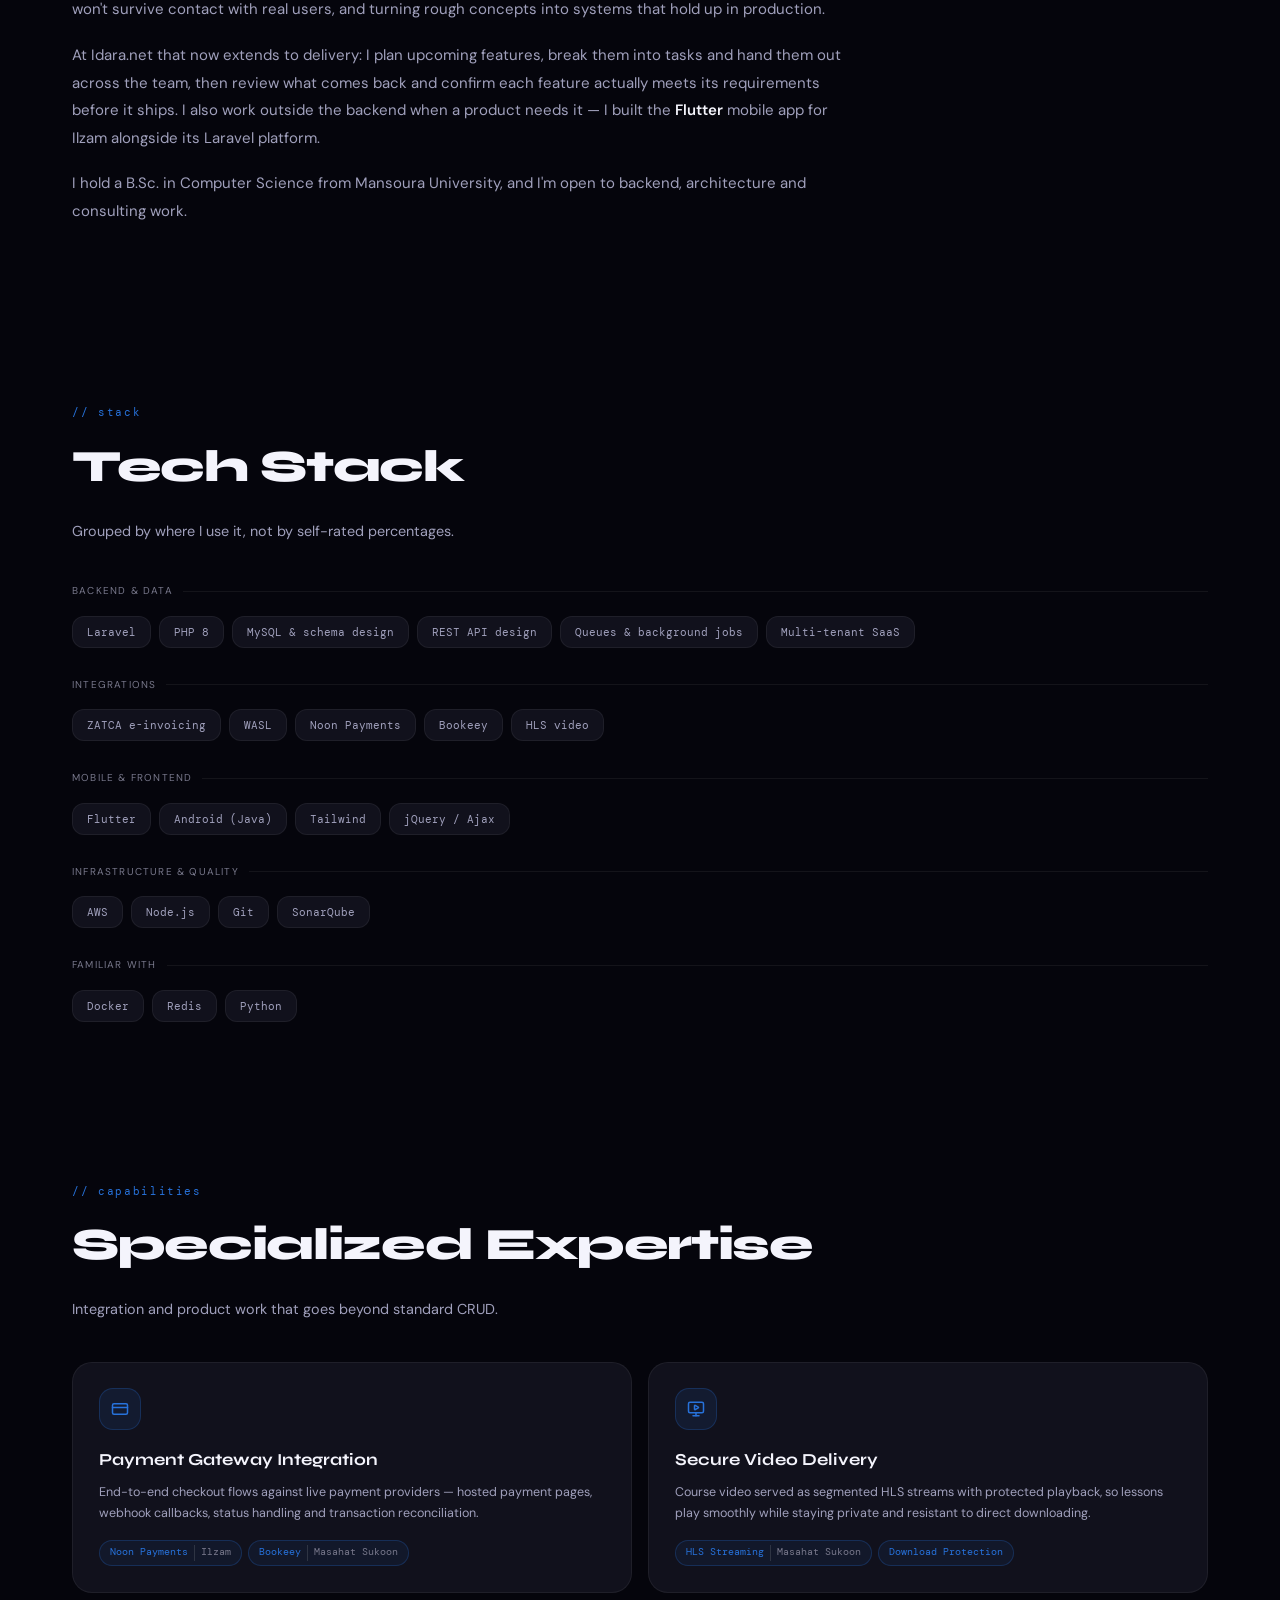
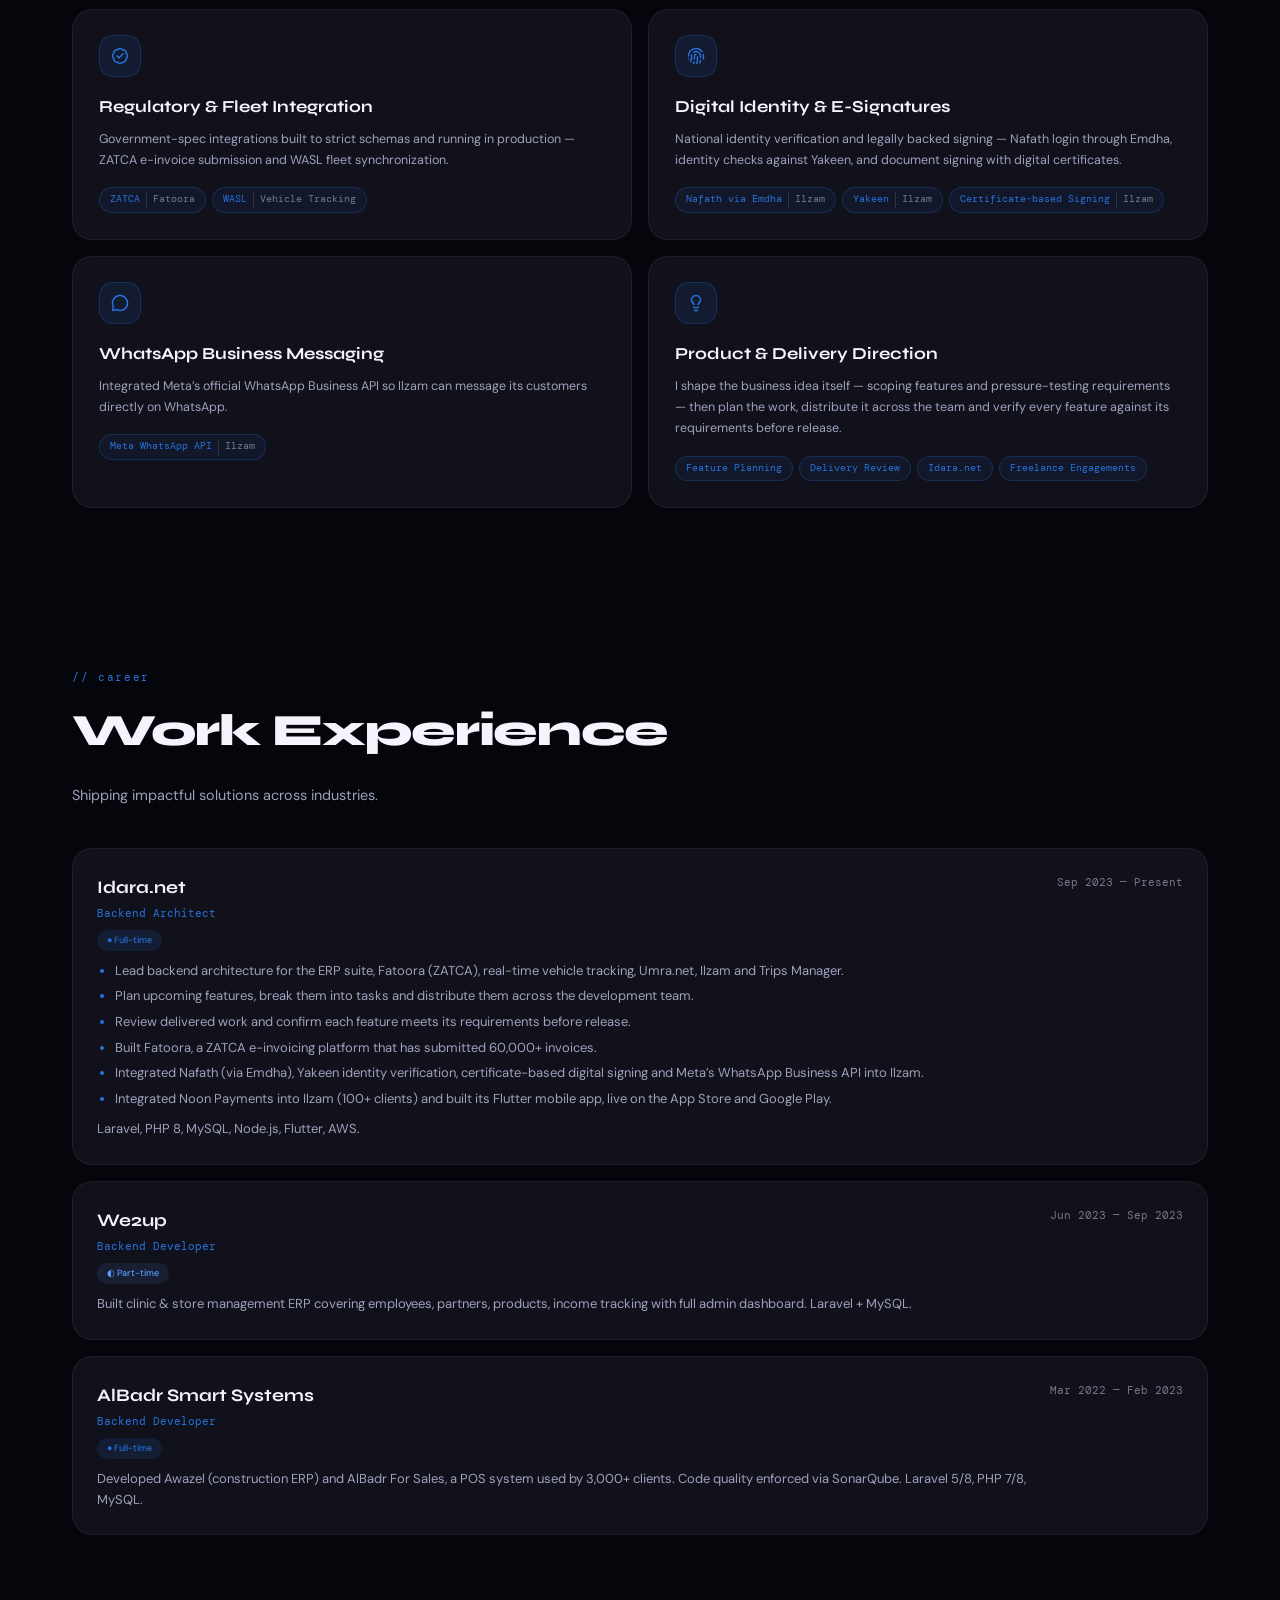
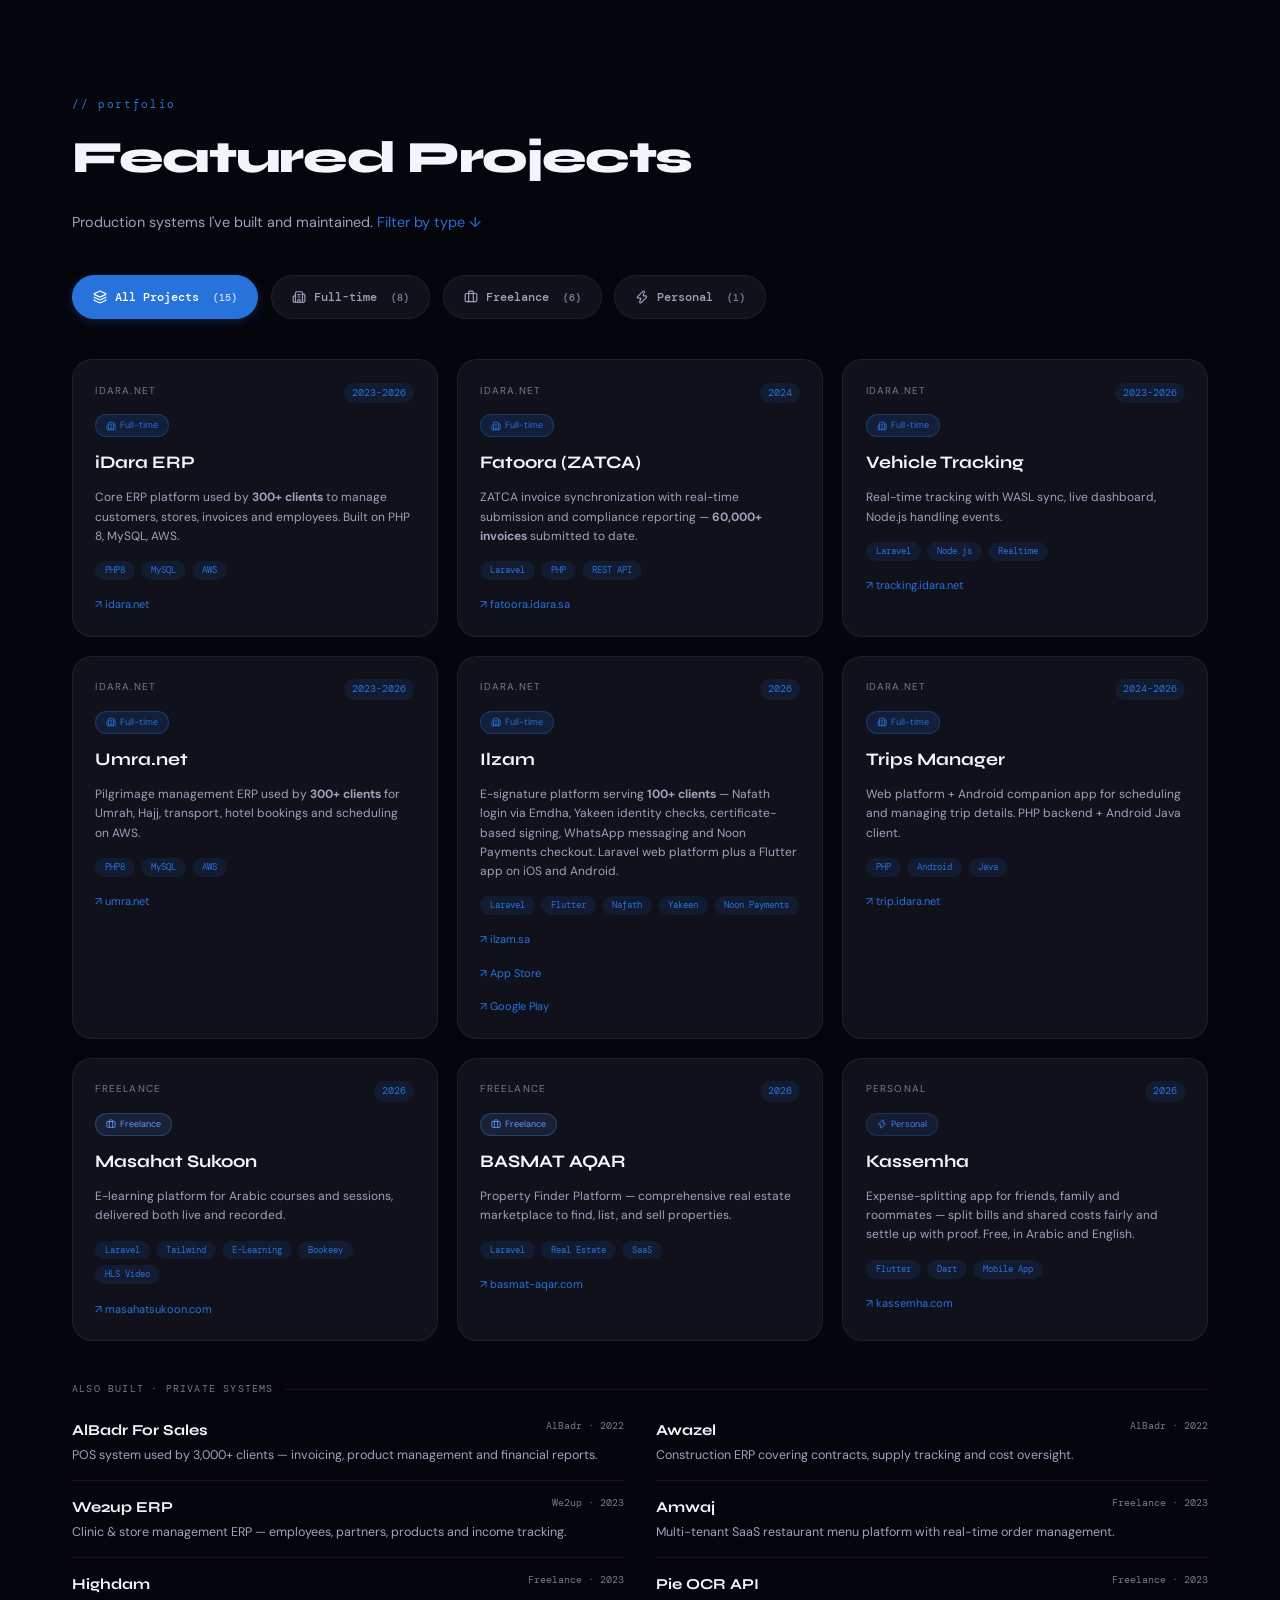
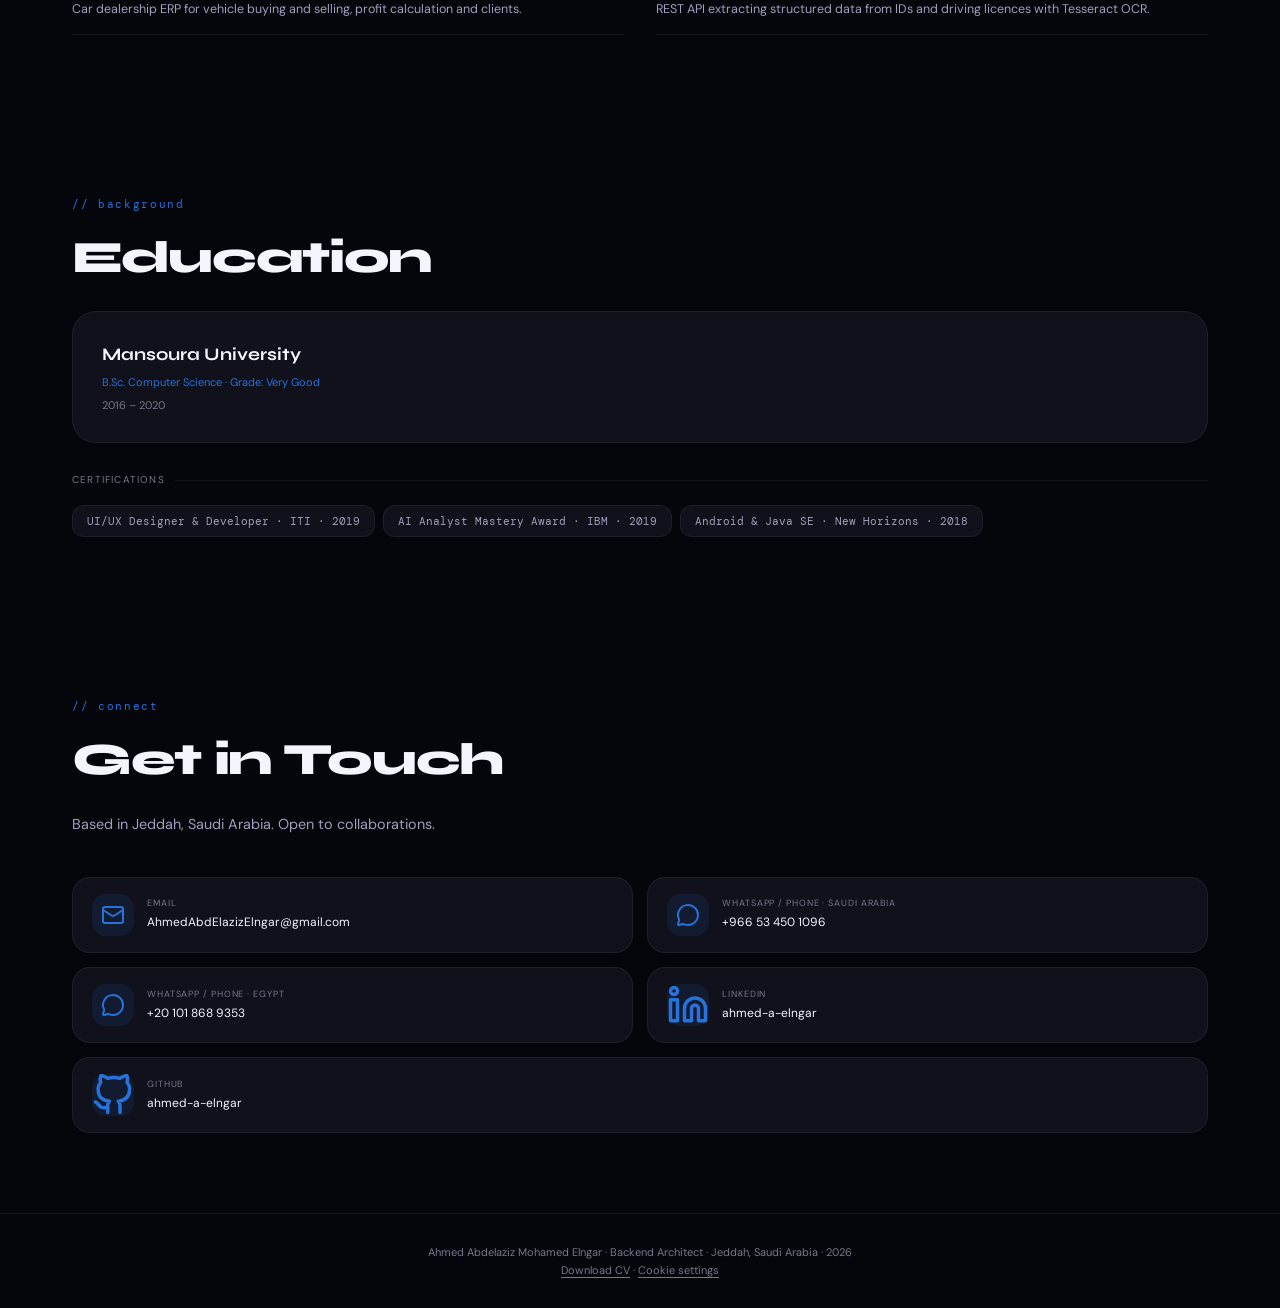
==== commit 73bc4516: "Drop tap-target sizing from non-interactive skill chips" ====
--- a/index.html
+++ b/index.html
@@ -195,18 +195,6 @@
         display: flex;
         gap: 8px;
       }
-      /* Several links on one card (site + app stores) share a wrapping row
-         instead of stacking one per line. */
-      .project-links {
-        display: flex;
-        flex-wrap: wrap;
-        align-items: center;
-        gap: 8px 16px;
-        margin-top: auto;
-      }
-      .project-links .project-url {
-        margin-top: 0;
-      }
       footer a {
         color: inherit;
         text-underline-offset: 3px;
@@ -891,25 +879,23 @@
             ><span class="tag">Nafath</span><span class="tag">Yakeen</span
             ><span class="tag">Noon Payments</span>
           </div>
-          <div class="project-links">
-            <a href="https://ilzam.sa" target="_blank" rel="noopener" class="project-url"
-              >↗ ilzam.sa</a
-            >
-            <a
-              href="https://apps.apple.com/app/ilzam/id6759380839"
-              target="_blank"
-              rel="noopener"
-              class="project-url"
-              >↗ App Store</a
-            >
-            <a
-              href="https://play.google.com/store/apps/details?id=net.ilzam"
-              target="_blank"
-              rel="noopener"
-              class="project-url"
-              >↗ Google Play</a
-            >
-          </div>
+          <a href="https://ilzam.sa" target="_blank" rel="noopener" class="project-url"
+            >↗ ilzam.sa</a
+          >
+          <a
+            href="https://apps.apple.com/app/ilzam/id6759380839"
+            target="_blank"
+            rel="noopener"
+            class="project-url"
+            >↗ App Store</a
+          >
+          <a
+            href="https://play.google.com/store/apps/details?id=net.ilzam"
+            target="_blank"
+            rel="noopener"
+            class="project-url"
+            >↗ Google Play</a
+          >
         </div>
         <div class="project-card reveal d2" data-category="fulltime">
           <div class="project-header">
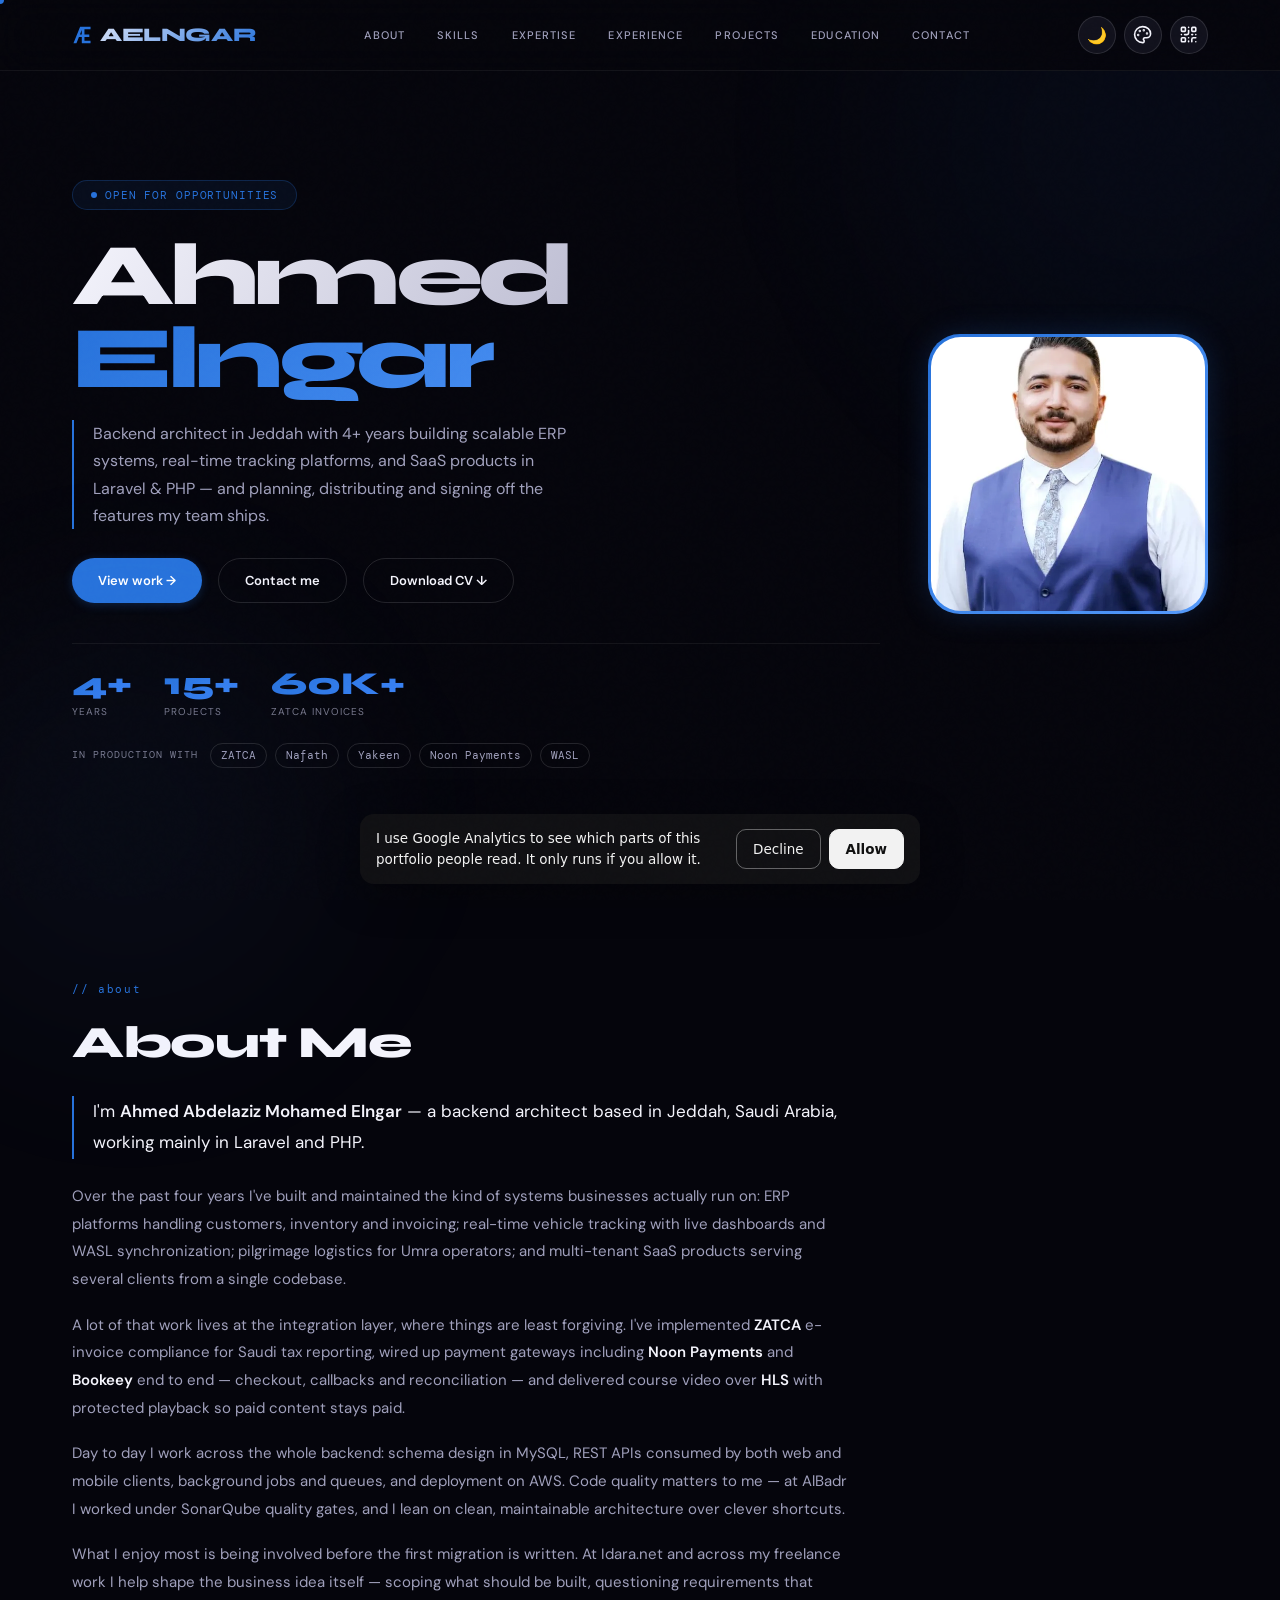
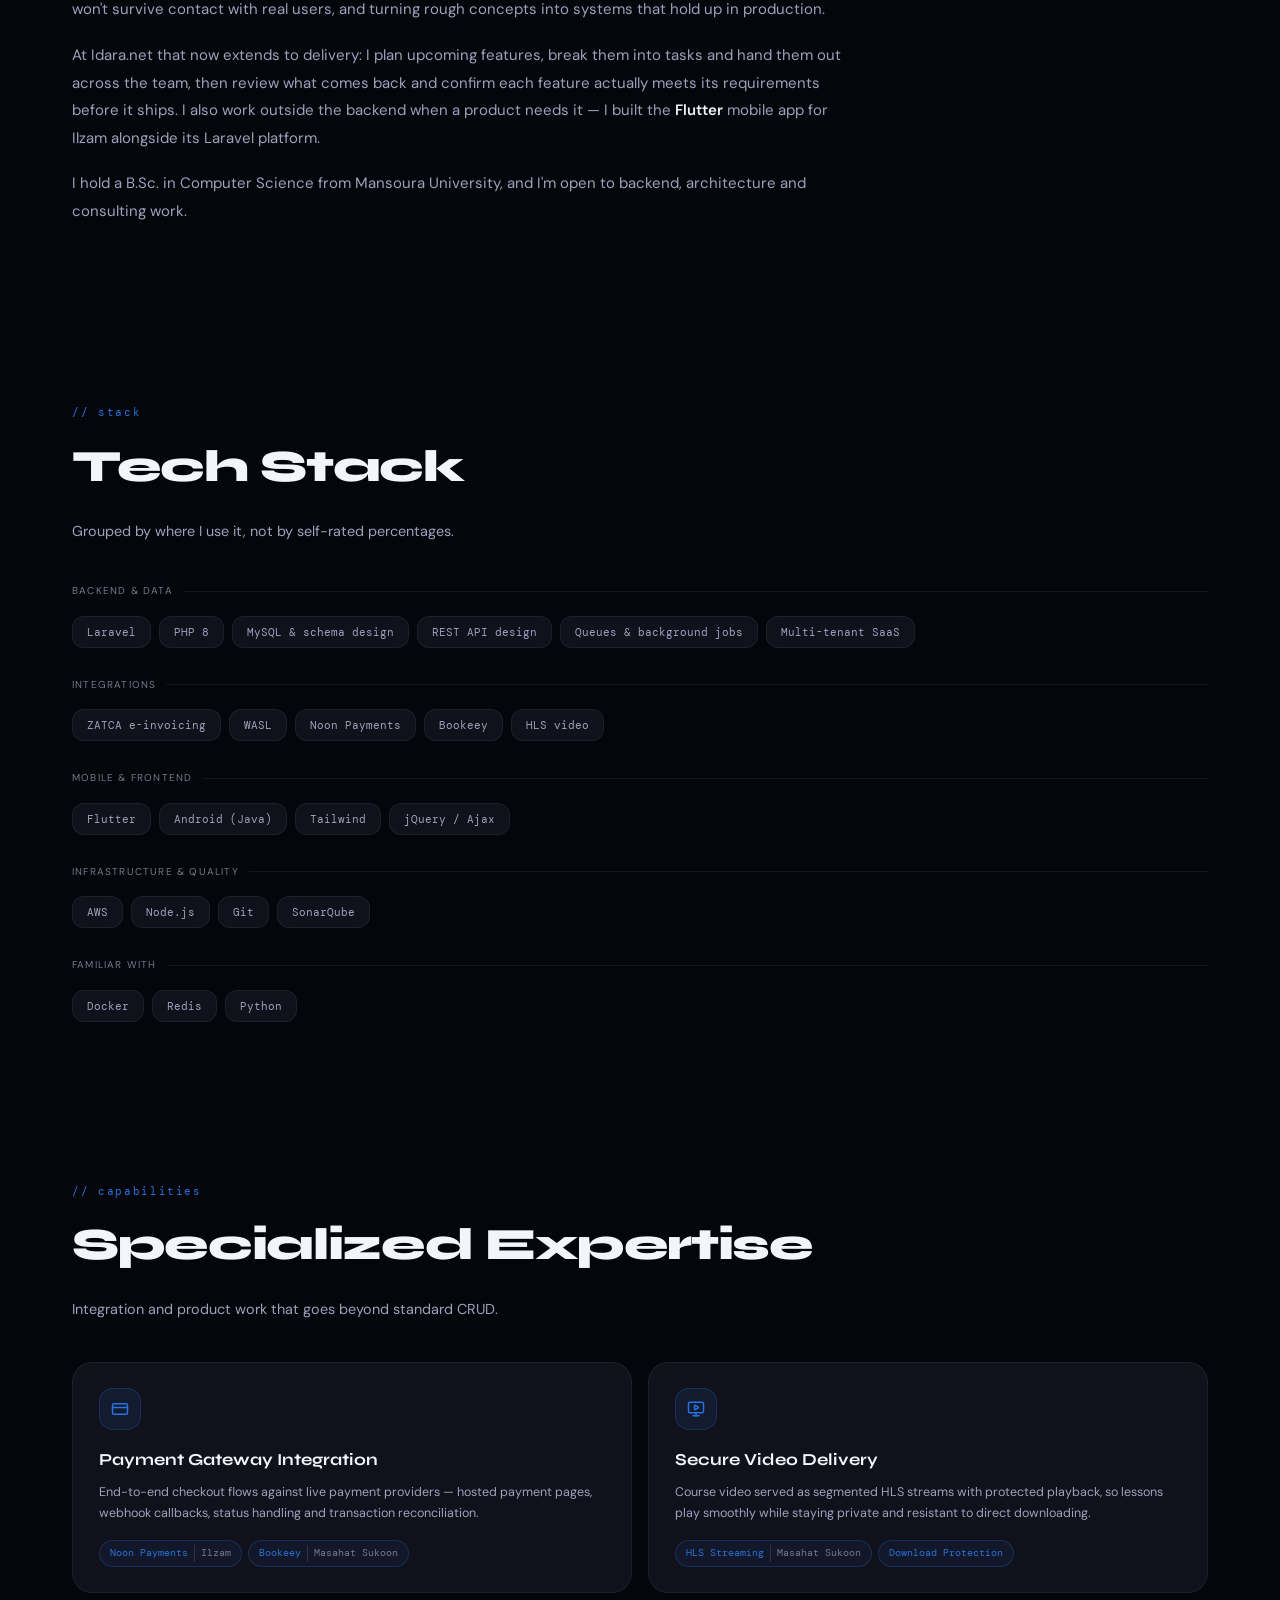
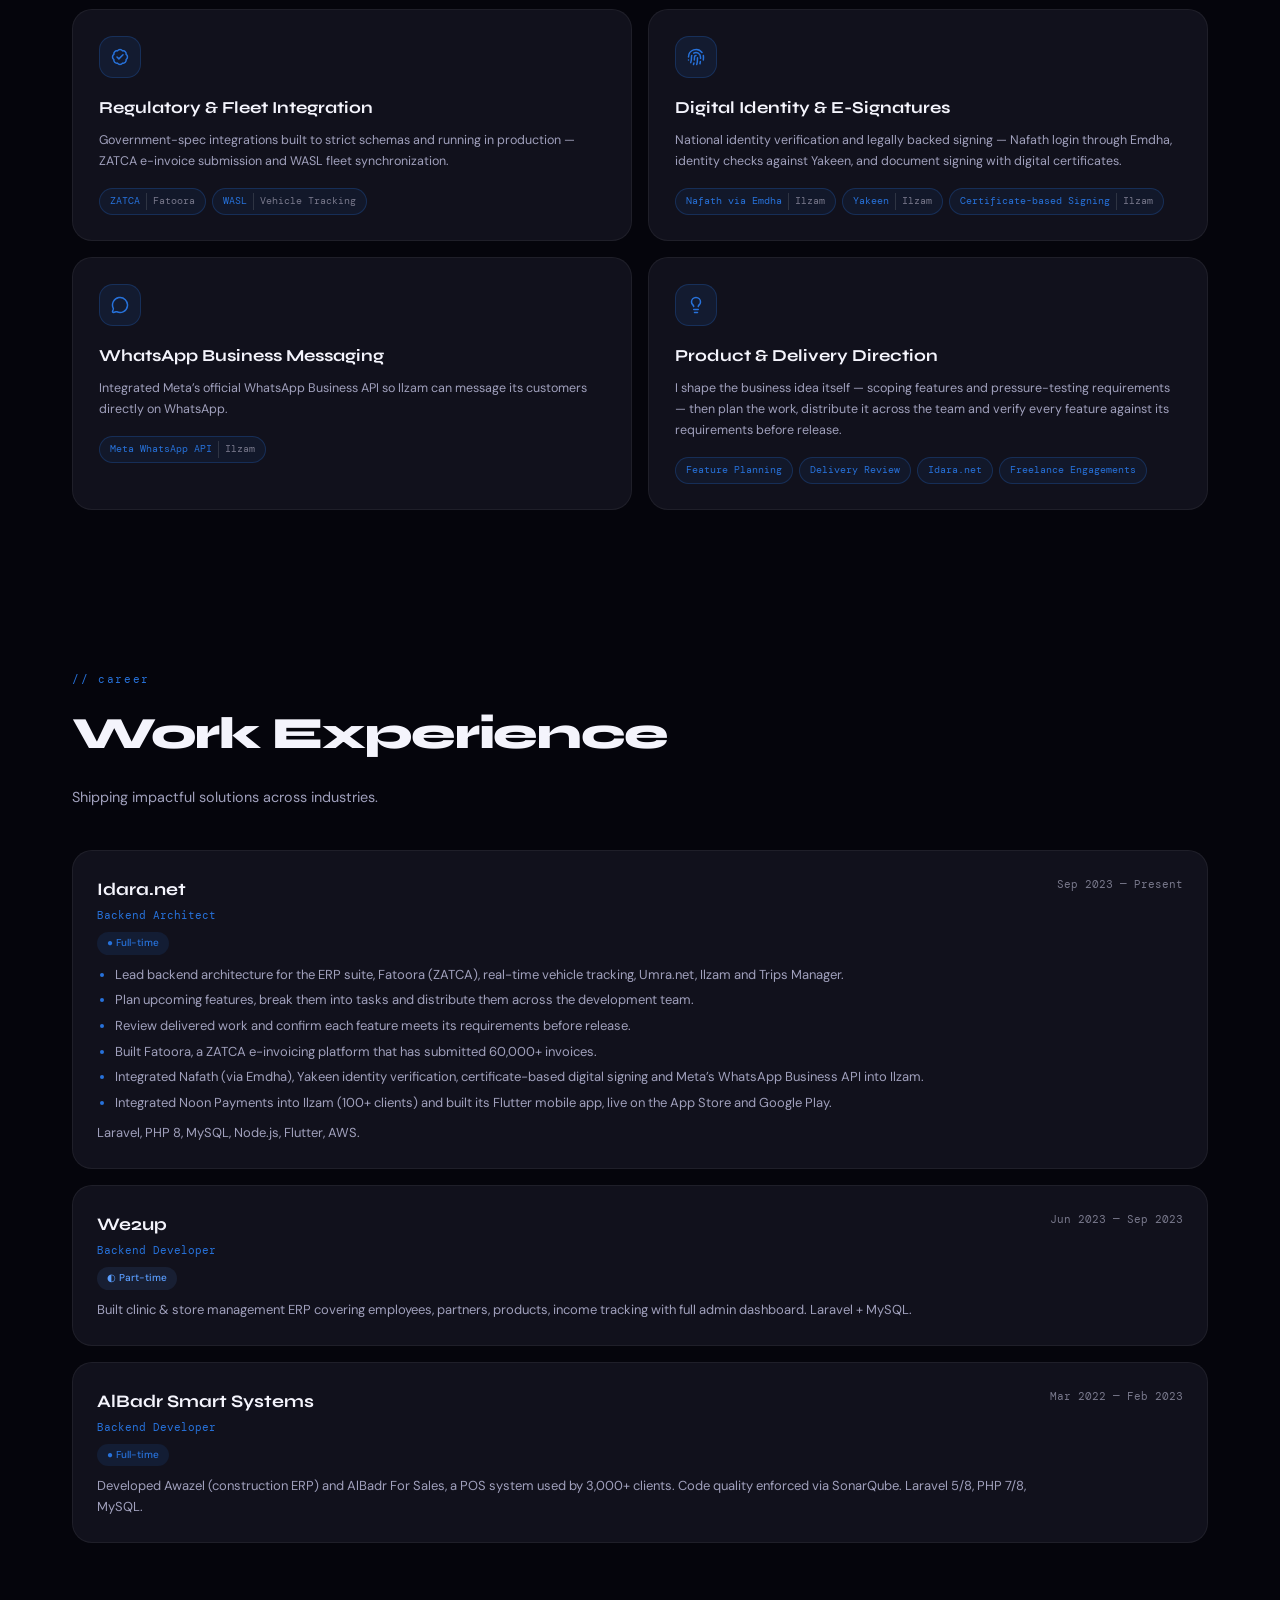
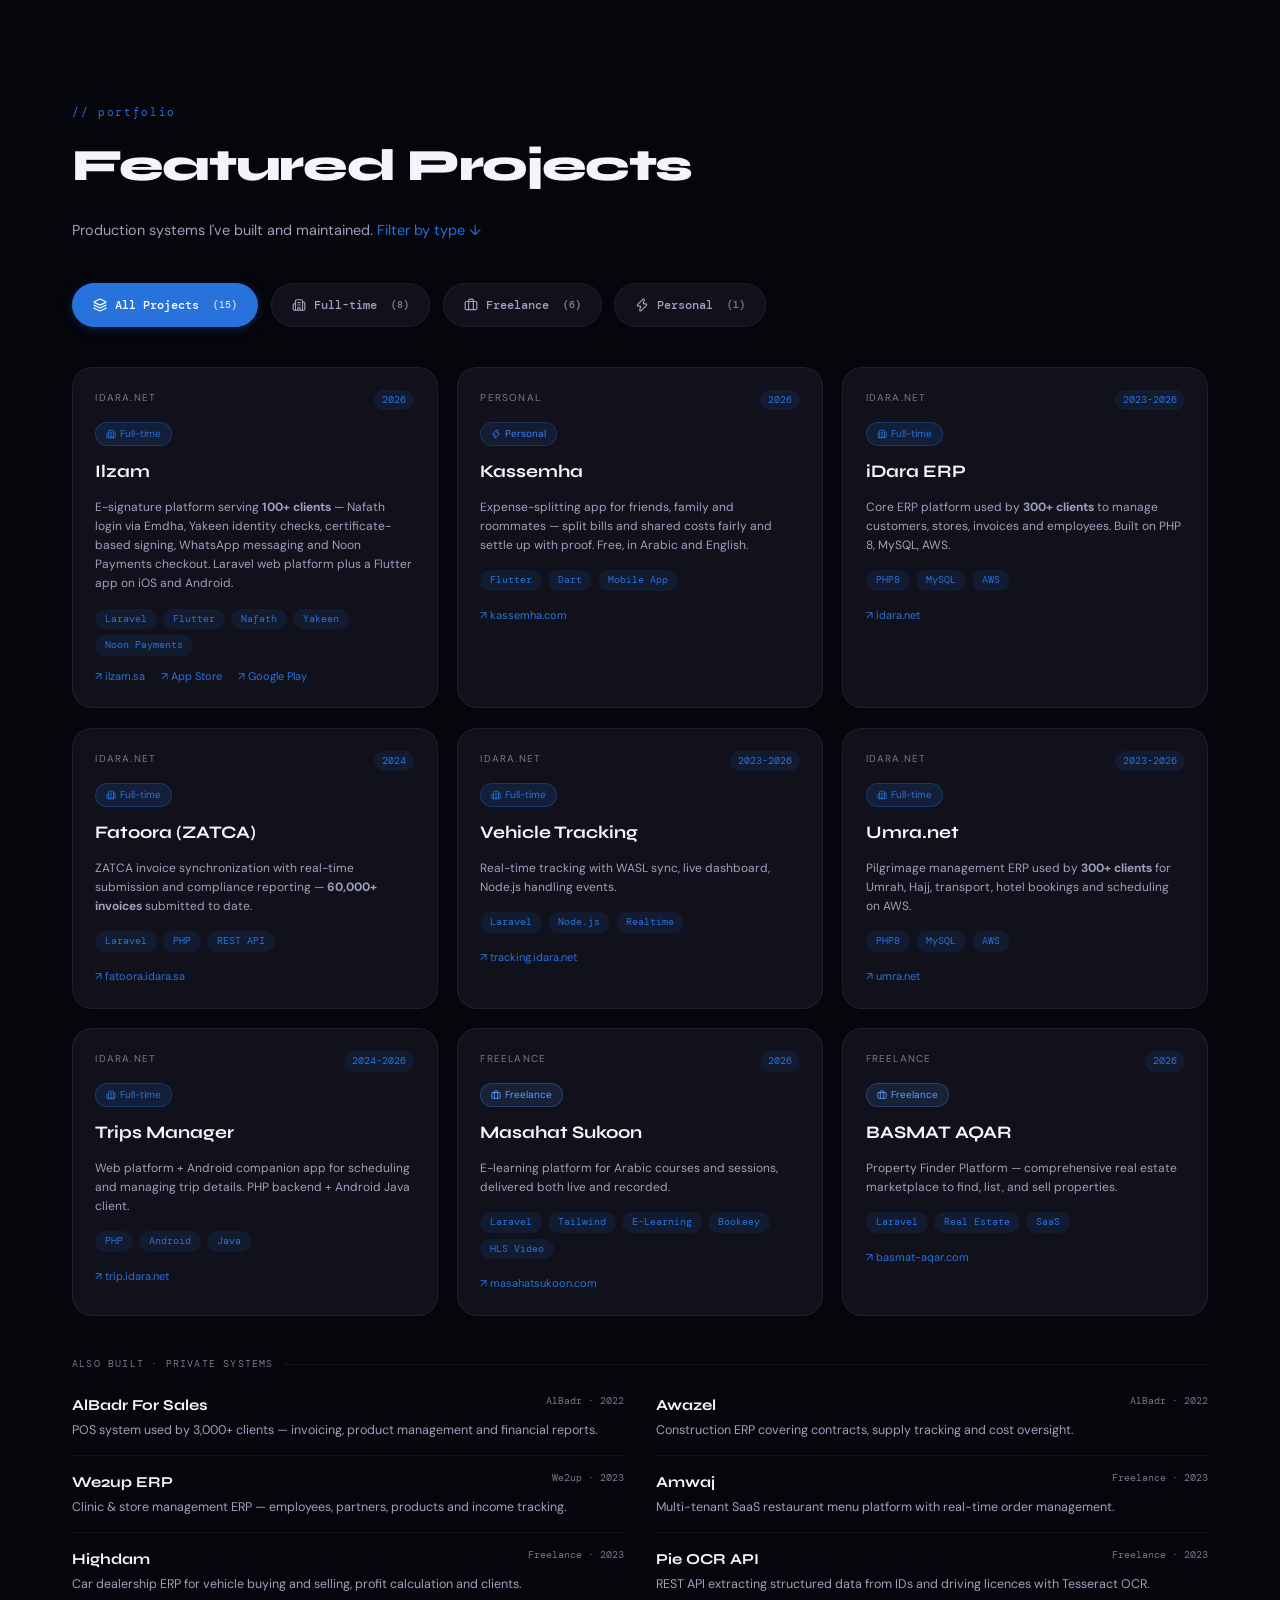
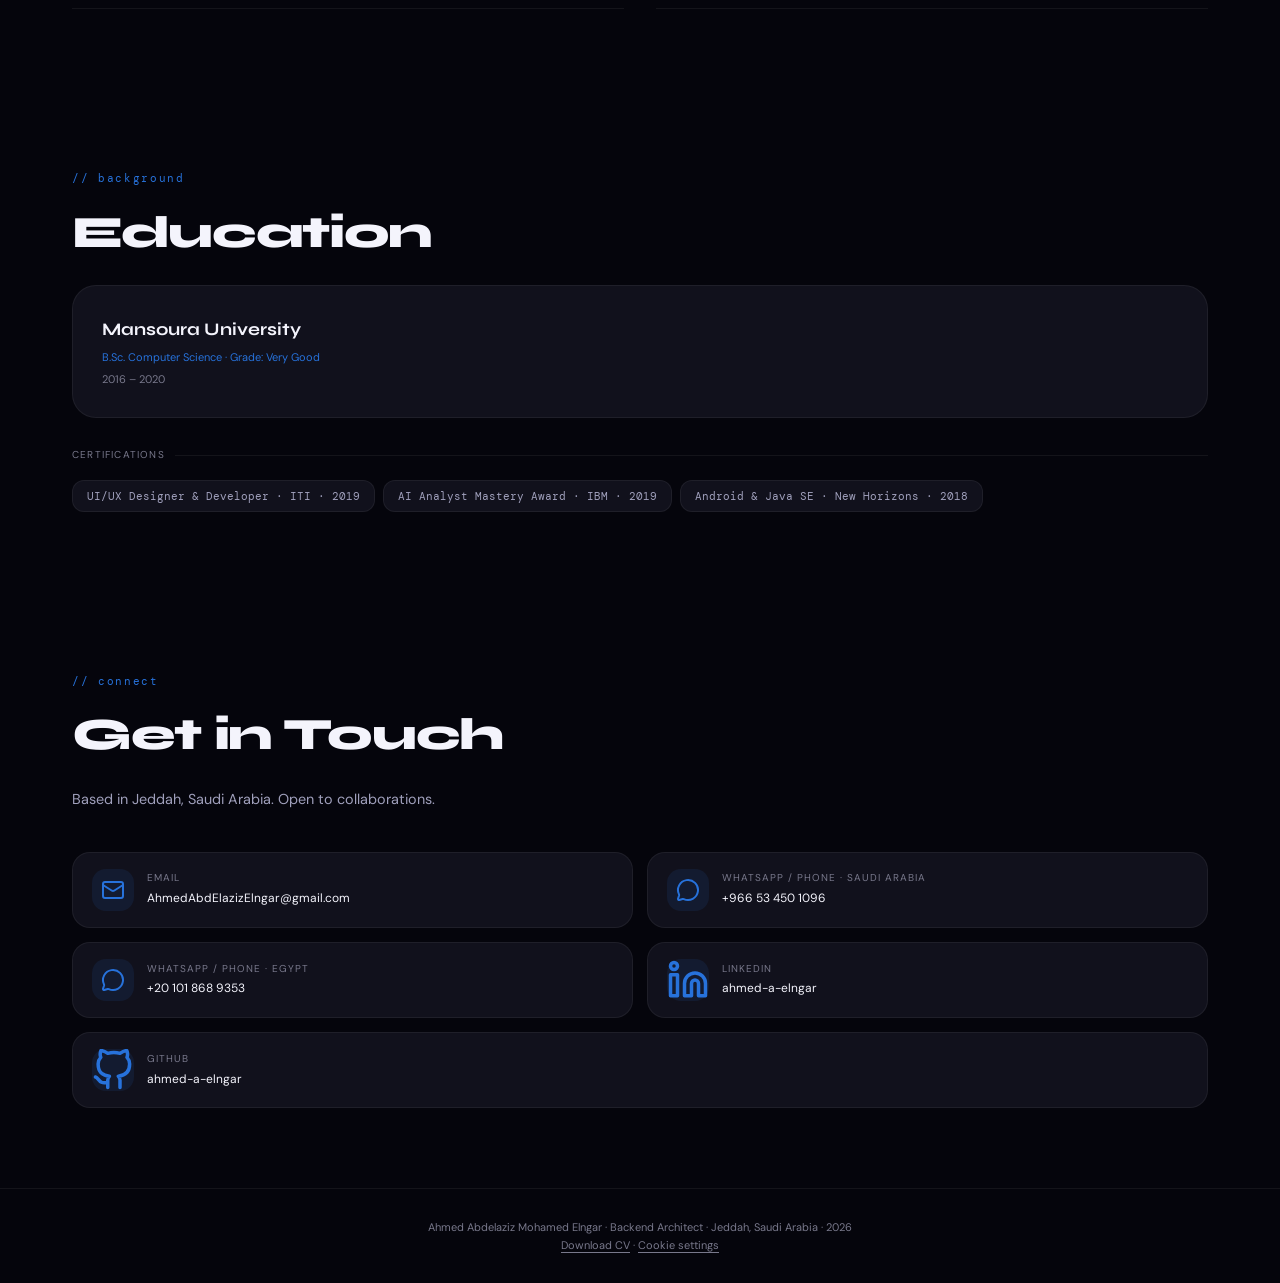
==== commit daae1c2d: "List Ilzam and Kassemha first in projects" ====
--- a/index.html
+++ b/index.html
@@ -195,6 +195,18 @@
         display: flex;
         gap: 8px;
       }
+      /* Several links on one card (site + app stores) share a wrapping row
+         instead of stacking one per line. */
+      .project-links {
+        display: flex;
+        flex-wrap: wrap;
+        align-items: center;
+        gap: 8px 16px;
+        margin-top: auto;
+      }
+      .project-links .project-url {
+        margin-top: 0;
+      }
       footer a {
         color: inherit;
         text-underline-offset: 3px;
@@ -768,6 +780,73 @@
         <div class="project-card reveal" data-category="fulltime">
           <div class="project-header">
             <div class="project-company">Idara.net</div>
+            <div class="project-year">2026</div>
+          </div>
+          <div class="project-category fulltime">
+            <svg xmlns="http://www.w3.org/2000/svg" viewBox="0 0 24 24" width="24" height="24" fill="none" stroke="currentColor" stroke-width="2" stroke-linecap="round" stroke-linejoin="round" class="lucide lucide-building-2" data-lucide="building-2" style="width: 10px; height: 10px" aria-hidden="true"><path d="M10 12h4" /><path d="M10 8h4" /><path d="M14 21v-3a2 2 0 0 0-4 0v3" /><path d="M6 10H4a2 2 0 0 0-2 2v7a2 2 0 0 0 2 2h16a2 2 0 0 0 2-2V9a2 2 0 0 0-2-2h-2" /><path d="M6 21V5a2 2 0 0 1 2-2h8a2 2 0 0 1 2 2v16" /></svg>
+            Full-time
+          </div>
+          <div class="project-name">Ilzam</div>
+          <div class="project-desc">
+            E-signature platform serving <strong>100+ clients</strong> — Nafath
+            login via Emdha, Yakeen identity checks, certificate-based signing,
+            WhatsApp messaging and Noon Payments checkout. Laravel web platform plus a Flutter app
+            on iOS and Android.
+          </div>
+          <div class="project-tags">
+            <span class="tag">Laravel</span><span class="tag">Flutter</span
+            ><span class="tag">Nafath</span><span class="tag">Yakeen</span
+            ><span class="tag">Noon Payments</span>
+          </div>
+          <div class="project-links">
+            <a href="https://ilzam.sa" target="_blank" rel="noopener" class="project-url"
+              >↗ ilzam.sa</a
+            >
+            <a
+              href="https://apps.apple.com/app/ilzam/id6759380839"
+              target="_blank"
+              rel="noopener"
+              class="project-url"
+              >↗ App Store</a
+            >
+            <a
+              href="https://play.google.com/store/apps/details?id=net.ilzam"
+              target="_blank"
+              rel="noopener"
+              class="project-url"
+              >↗ Google Play</a
+            >
+          </div>
+        </div>
+        <div class="project-card reveal d1" data-category="personal">
+          <div class="project-header">
+            <div class="project-company">Personal</div>
+            <div class="project-year">2026</div>
+          </div>
+          <div class="project-category personal">
+            <svg xmlns="http://www.w3.org/2000/svg" viewBox="0 0 24 24" width="24" height="24" fill="none" stroke="currentColor" stroke-width="2" stroke-linecap="round" stroke-linejoin="round" class="lucide lucide-zap" data-lucide="zap" style="width: 10px; height: 10px" aria-hidden="true"><path d="M15.914 4a1.5 1.5 0 00-2.474-1.561l-9 9A1.5 1.5 0 005.5 14h4.002a.5.5 0 01.471.666L8.086 20a1.5 1.5 0 002.475 1.56l9-9A1.5 1.5 0 0018.5 10h-3.997a.5.5 0 01-.472-.667z" /></svg> Personal
+          </div>
+          <div class="project-name">Kassemha</div>
+          <div class="project-desc">
+            Expense-splitting app for friends, family and roommates — split
+            bills and shared costs fairly and settle up with proof. Free, in
+            Arabic and English.
+          </div>
+          <div class="project-tags">
+            <span class="tag">Flutter</span><span class="tag">Dart</span
+            ><span class="tag">Mobile App</span>
+          </div>
+          <a
+            href="https://kassemha.com"
+            target="_blank"
+            rel="noopener"
+            class="project-url"
+            >↗ kassemha.com</a
+          >
+        </div>
+        <div class="project-card reveal d2" data-category="fulltime">
+          <div class="project-header">
+            <div class="project-company">Idara.net</div>
             <div class="project-year">2023-2026</div>
           </div>
           <div class="project-category fulltime">
@@ -788,7 +867,7 @@
             >↗ idara.net</a
           >
         </div>
-        <div class="project-card reveal d1" data-category="fulltime">
+        <div class="project-card reveal" data-category="fulltime">
           <div class="project-header">
             <div class="project-company">Idara.net</div>
             <div class="project-year">2024</div>
@@ -811,7 +890,7 @@
             >↗ fatoora.idara.sa</a
           >
         </div>
-        <div class="project-card reveal d2" data-category="fulltime">
+        <div class="project-card reveal d1" data-category="fulltime">
           <div class="project-header">
             <div class="project-company">Idara.net</div>
             <div class="project-year">2023-2026</div>
@@ -836,7 +915,7 @@
             >↗ tracking.idara.net</a
           >
         </div>
-        <div class="project-card reveal" data-category="fulltime">
+        <div class="project-card reveal d2" data-category="fulltime">
           <div class="project-header">
             <div class="project-company">Idara.net</div>
             <div class="project-year">2023-2026</div>
@@ -858,46 +937,7 @@
             >↗ umra.net</a
           >
         </div>
-        <div class="project-card reveal d1" data-category="fulltime">
-          <div class="project-header">
-            <div class="project-company">Idara.net</div>
-            <div class="project-year">2026</div>
-          </div>
-          <div class="project-category fulltime">
-            <svg xmlns="http://www.w3.org/2000/svg" viewBox="0 0 24 24" width="24" height="24" fill="none" stroke="currentColor" stroke-width="2" stroke-linecap="round" stroke-linejoin="round" class="lucide lucide-building-2" data-lucide="building-2" style="width: 10px; height: 10px" aria-hidden="true"><path d="M10 12h4" /><path d="M10 8h4" /><path d="M14 21v-3a2 2 0 0 0-4 0v3" /><path d="M6 10H4a2 2 0 0 0-2 2v7a2 2 0 0 0 2 2h16a2 2 0 0 0 2-2V9a2 2 0 0 0-2-2h-2" /><path d="M6 21V5a2 2 0 0 1 2-2h8a2 2 0 0 1 2 2v16" /></svg>
-            Full-time
-          </div>
-          <div class="project-name">Ilzam</div>
-          <div class="project-desc">
-            E-signature platform serving <strong>100+ clients</strong> — Nafath
-            login via Emdha, Yakeen identity checks, certificate-based signing,
-            WhatsApp messaging and Noon Payments checkout. Laravel web platform plus a Flutter app
-            on iOS and Android.
-          </div>
-          <div class="project-tags">
-            <span class="tag">Laravel</span><span class="tag">Flutter</span
-            ><span class="tag">Nafath</span><span class="tag">Yakeen</span
-            ><span class="tag">Noon Payments</span>
-          </div>
-          <a href="https://ilzam.sa" target="_blank" rel="noopener" class="project-url"
-            >↗ ilzam.sa</a
-          >
-          <a
-            href="https://apps.apple.com/app/ilzam/id6759380839"
-            target="_blank"
-            rel="noopener"
-            class="project-url"
-            >↗ App Store</a
-          >
-          <a
-            href="https://play.google.com/store/apps/details?id=net.ilzam"
-            target="_blank"
-            rel="noopener"
-            class="project-url"
-            >↗ Google Play</a
-          >
-        </div>
-        <div class="project-card reveal d2" data-category="fulltime">
+        <div class="project-card reveal" data-category="fulltime">
           <div class="project-header">
             <div class="project-company">Idara.net</div>
             <div class="project-year">2024-2026</div>
@@ -919,7 +959,7 @@
             >↗ trip.idara.net</a
           >
         </div>
-        <div class="project-card reveal" data-category="freelance">
+        <div class="project-card reveal d1" data-category="freelance">
           <div class="project-header">
             <div class="project-company">Freelance</div>
             <div class="project-year">2026</div>
@@ -945,7 +985,7 @@
             >↗ masahatsukoon.com</a
           >
         </div>
-        <div class="project-card reveal d1" data-category="freelance">
+        <div class="project-card reveal d2" data-category="freelance">
           <div class="project-header">
             <div class="project-company">Freelance</div>
             <div class="project-year">2026</div>
@@ -965,32 +1005,6 @@
           </div>
           <a href="https://basmat-aqar.com/" target="_blank" rel="noopener" class="project-url"
             >↗ basmat-aqar.com</a
-          >
-        </div>
-        <div class="project-card reveal d2" data-category="personal">
-          <div class="project-header">
-            <div class="project-company">Personal</div>
-            <div class="project-year">2026</div>
-          </div>
-          <div class="project-category personal">
-            <svg xmlns="http://www.w3.org/2000/svg" viewBox="0 0 24 24" width="24" height="24" fill="none" stroke="currentColor" stroke-width="2" stroke-linecap="round" stroke-linejoin="round" class="lucide lucide-zap" data-lucide="zap" style="width: 10px; height: 10px" aria-hidden="true"><path d="M15.914 4a1.5 1.5 0 00-2.474-1.561l-9 9A1.5 1.5 0 005.5 14h4.002a.5.5 0 01.471.666L8.086 20a1.5 1.5 0 002.475 1.56l9-9A1.5 1.5 0 0018.5 10h-3.997a.5.5 0 01-.472-.667z" /></svg> Personal
-          </div>
-          <div class="project-name">Kassemha</div>
-          <div class="project-desc">
-            Expense-splitting app for friends, family and roommates — split
-            bills and shared costs fairly and settle up with proof. Free, in
-            Arabic and English.
-          </div>
-          <div class="project-tags">
-            <span class="tag">Flutter</span><span class="tag">Dart</span
-            ><span class="tag">Mobile App</span>
-          </div>
-          <a
-            href="https://kassemha.com"
-            target="_blank"
-            rel="noopener"
-            class="project-url"
-            >↗ kassemha.com</a
           >
         </div>
       </div>
--- a/assets/themes/midnight/theme.css
+++ b/assets/themes/midnight/theme.css
@@ -320,12 +320,14 @@
 }
 
 /* Hero Section */
+/* The nav is fixed over the page, so the top padding reserves its height:
+   content centres in the space below it instead of sliding underneath. */
 .hero {
   min-height: 100vh;
   display: flex;
   align-items: center;
   position: relative;
-  padding: 0 2rem;
+  padding: 6rem 2rem 3rem;
 }
 .glow {
   position: absolute;
@@ -760,7 +762,7 @@
 /* Each pill names the integration and, where relevant, where it shipped. */
 .expertise-tag {
   font-family: "DM Mono", monospace;
-  font-size: 9.5px;
+  font-size: 10px;
   padding: 4px 10px;
   border-radius: 20px;
   background: var(--tag-bg);
@@ -841,7 +843,7 @@
   gap: 4px;
   padding: 3px 10px;
   border-radius: 40px;
-  font-size: 9px;
+  font-size: 10px;
   font-weight: 500;
   margin-top: 8px;
 }
@@ -919,7 +921,7 @@
 }
 .tag {
   font-family: "DM Mono", monospace;
-  font-size: 9px;
+  font-size: 10px;
   padding: 2px 10px;
   border-radius: 20px;
   background: var(--accent-dim);
@@ -929,7 +931,7 @@
   display: inline-flex;
   align-items: center;
   gap: 4px;
-  font-size: 9px;
+  font-size: 10px;
   padding: 3px 10px;
   border-radius: 20px;
   background: var(--card);
@@ -1031,7 +1033,7 @@
   color: var(--accent);
 }
 .contact-label {
-  font-size: 9px;
+  font-size: 10px;
   text-transform: uppercase;
   letter-spacing: 0.1em;
   color: var(--dim);
@@ -1124,7 +1126,7 @@
 }
 .skin-menu-label {
   font-family: "DM Mono", monospace;
-  font-size: 9px;
+  font-size: 10px;
   text-transform: uppercase;
   letter-spacing: 0.12em;
   color: var(--dim);
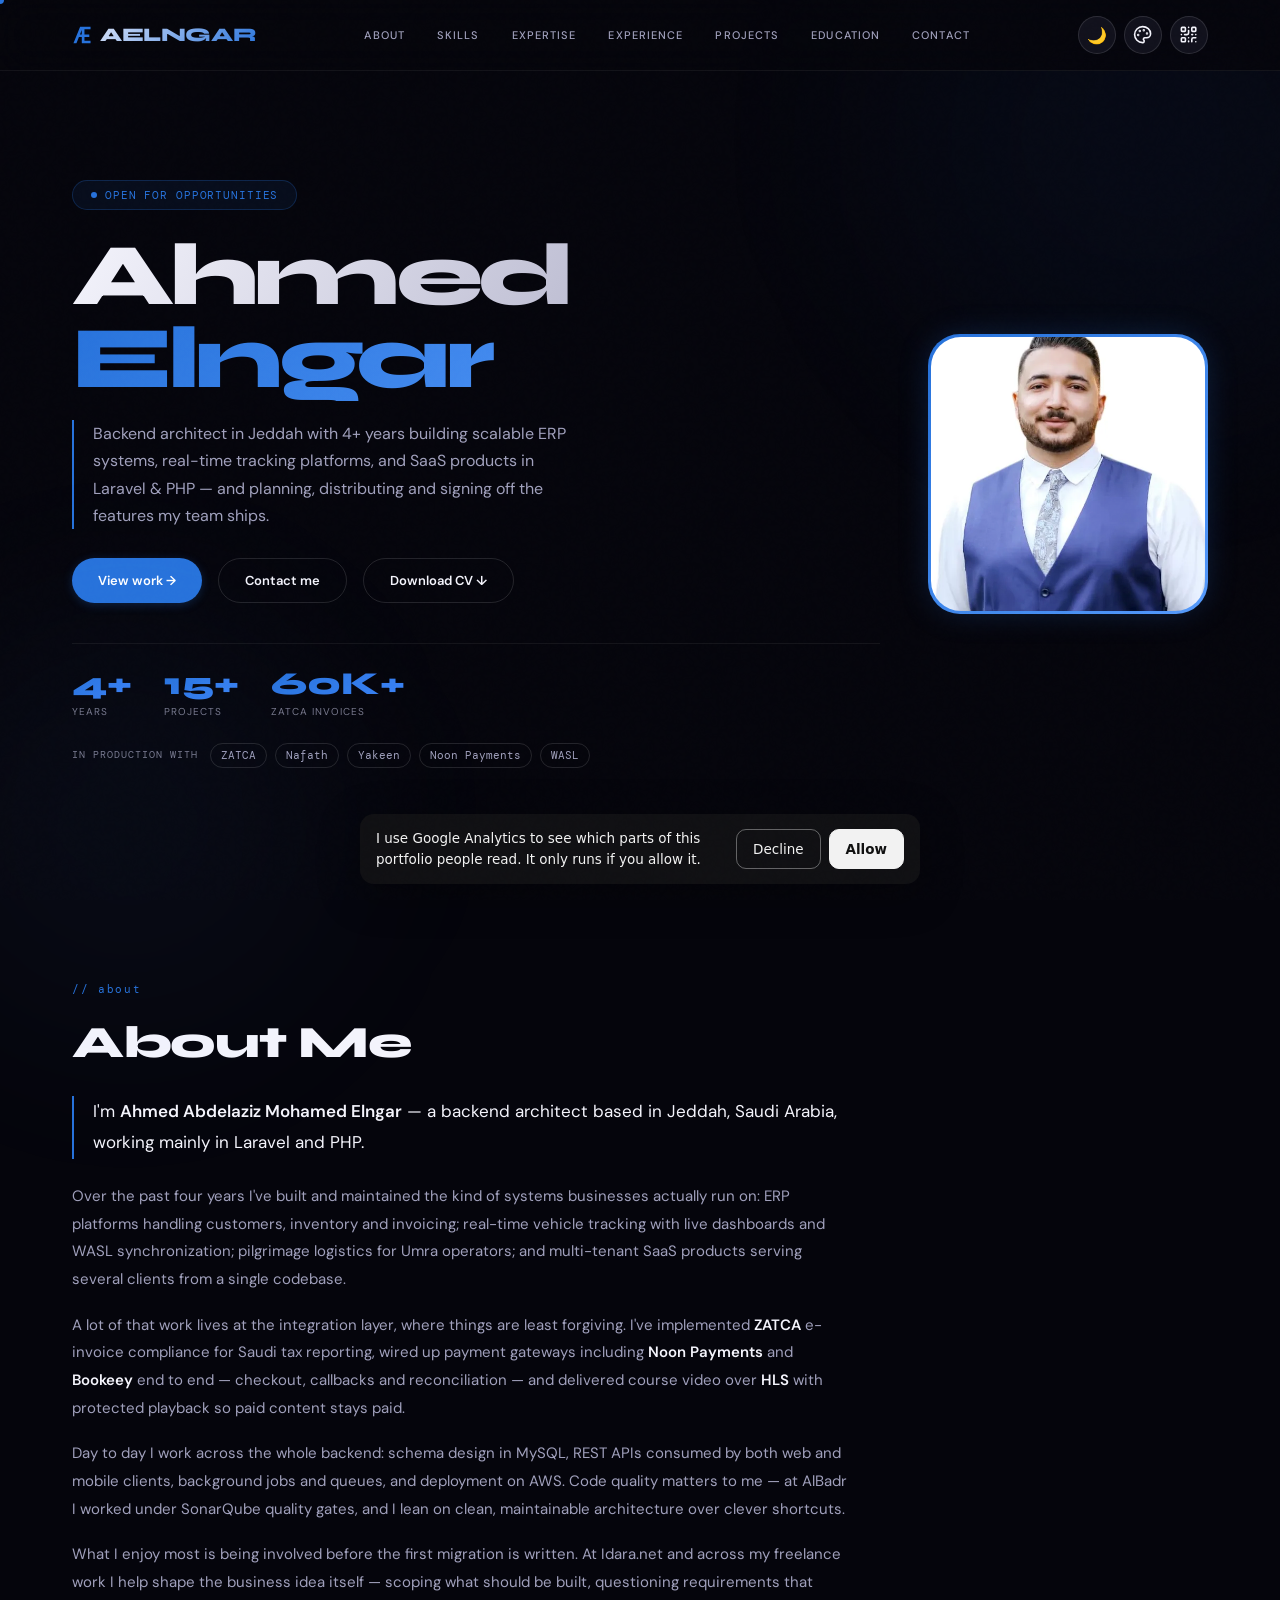
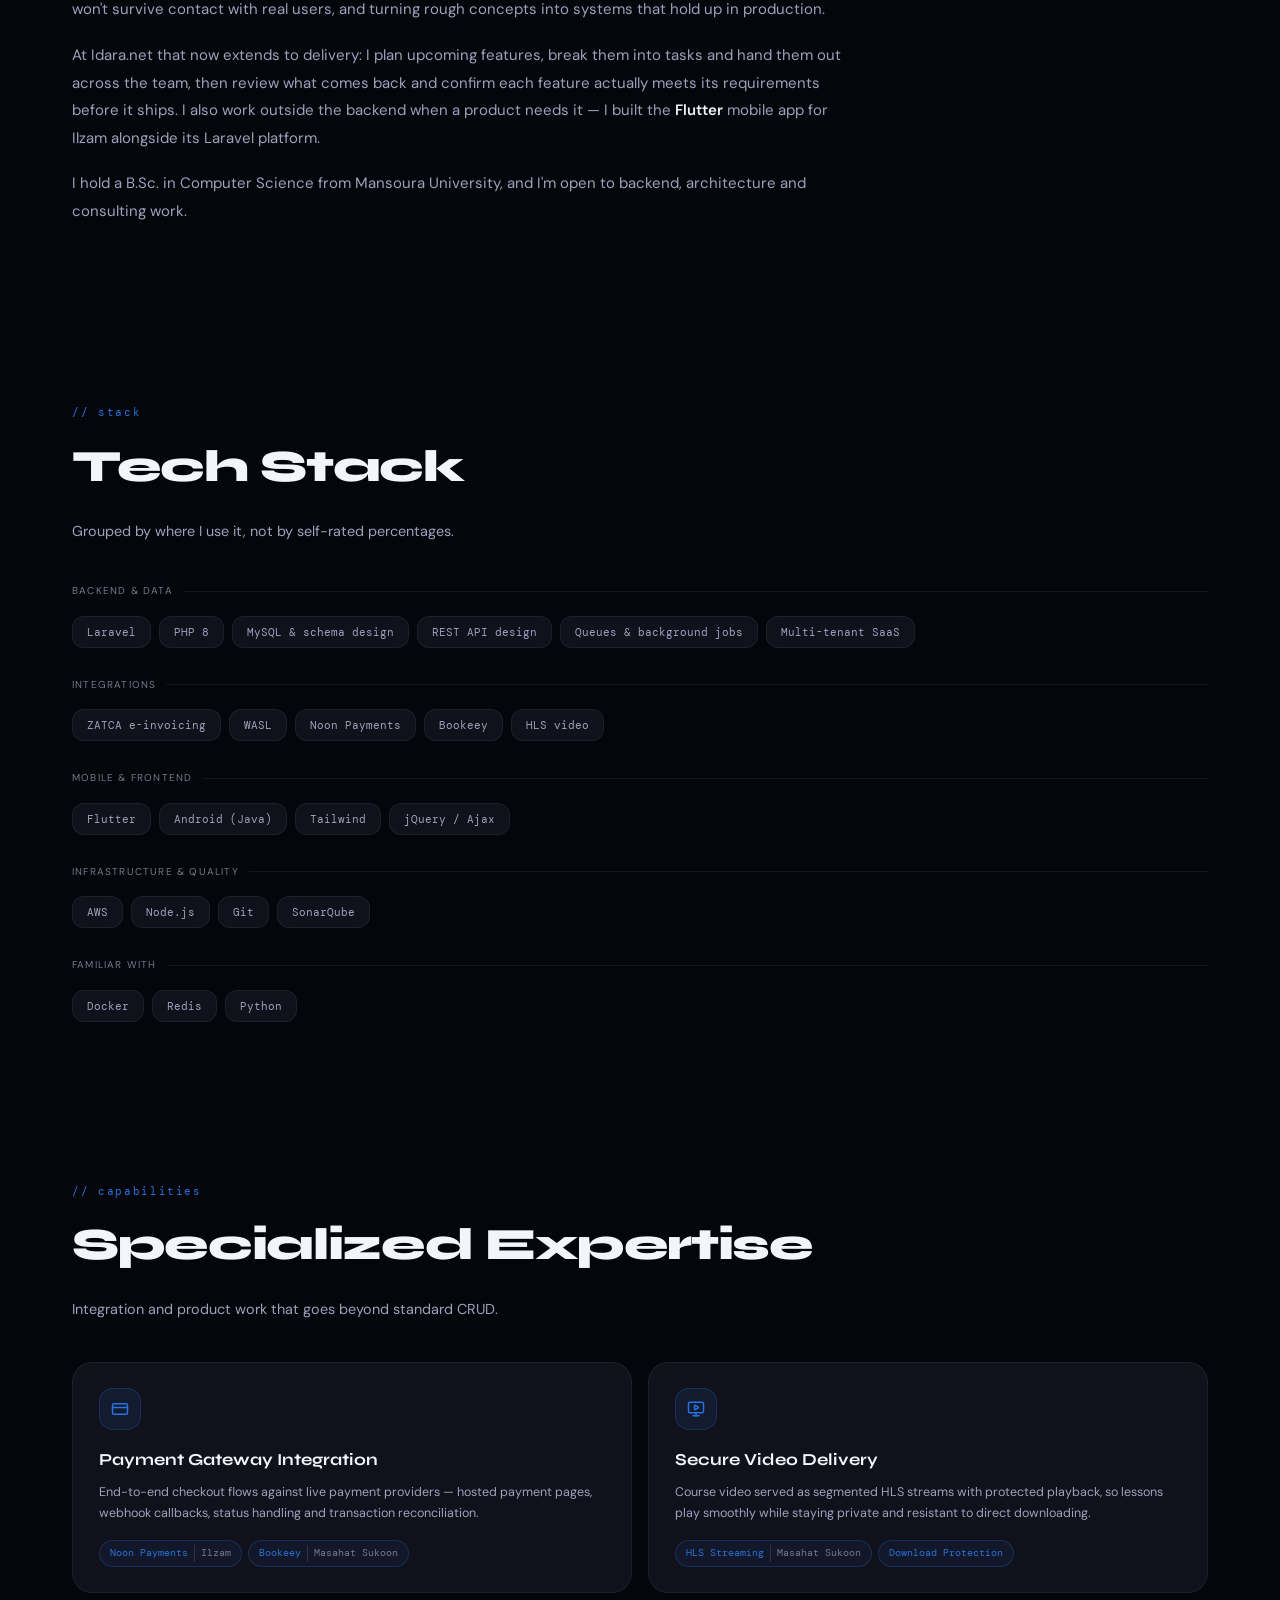
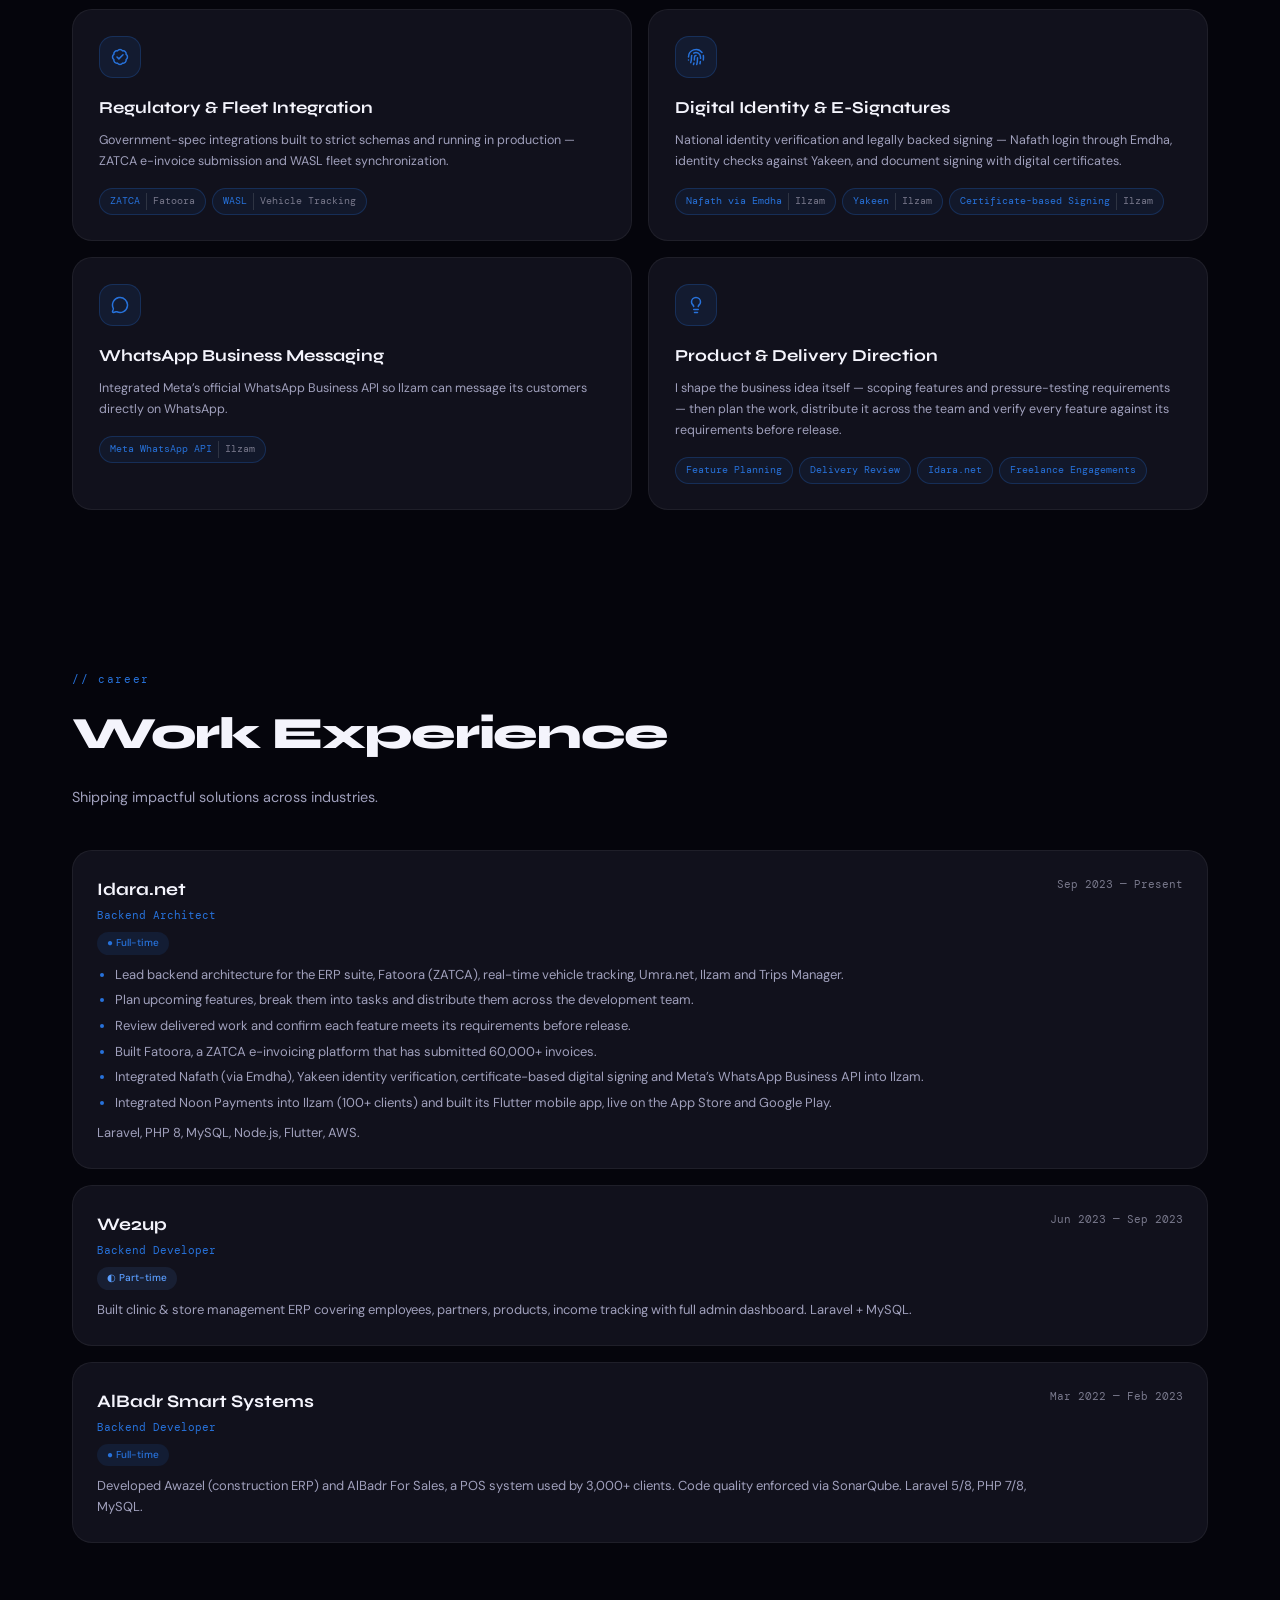
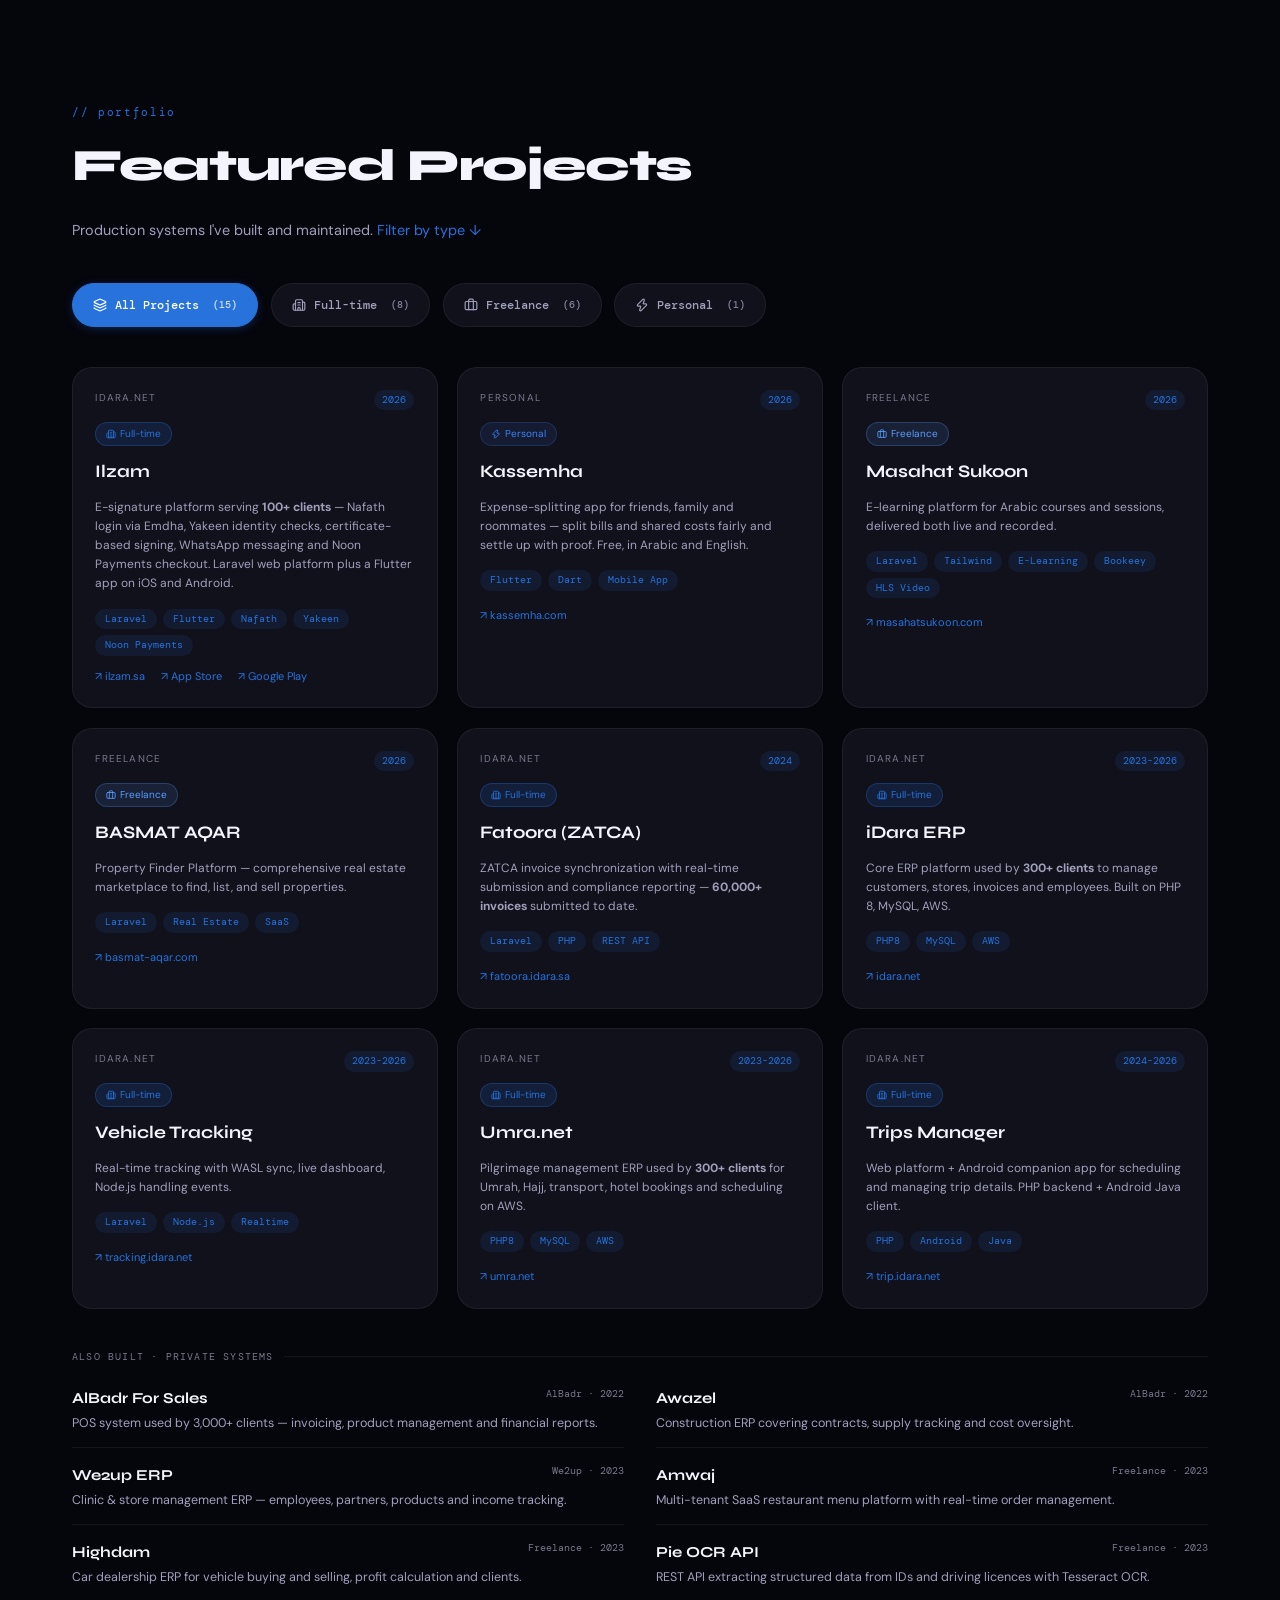
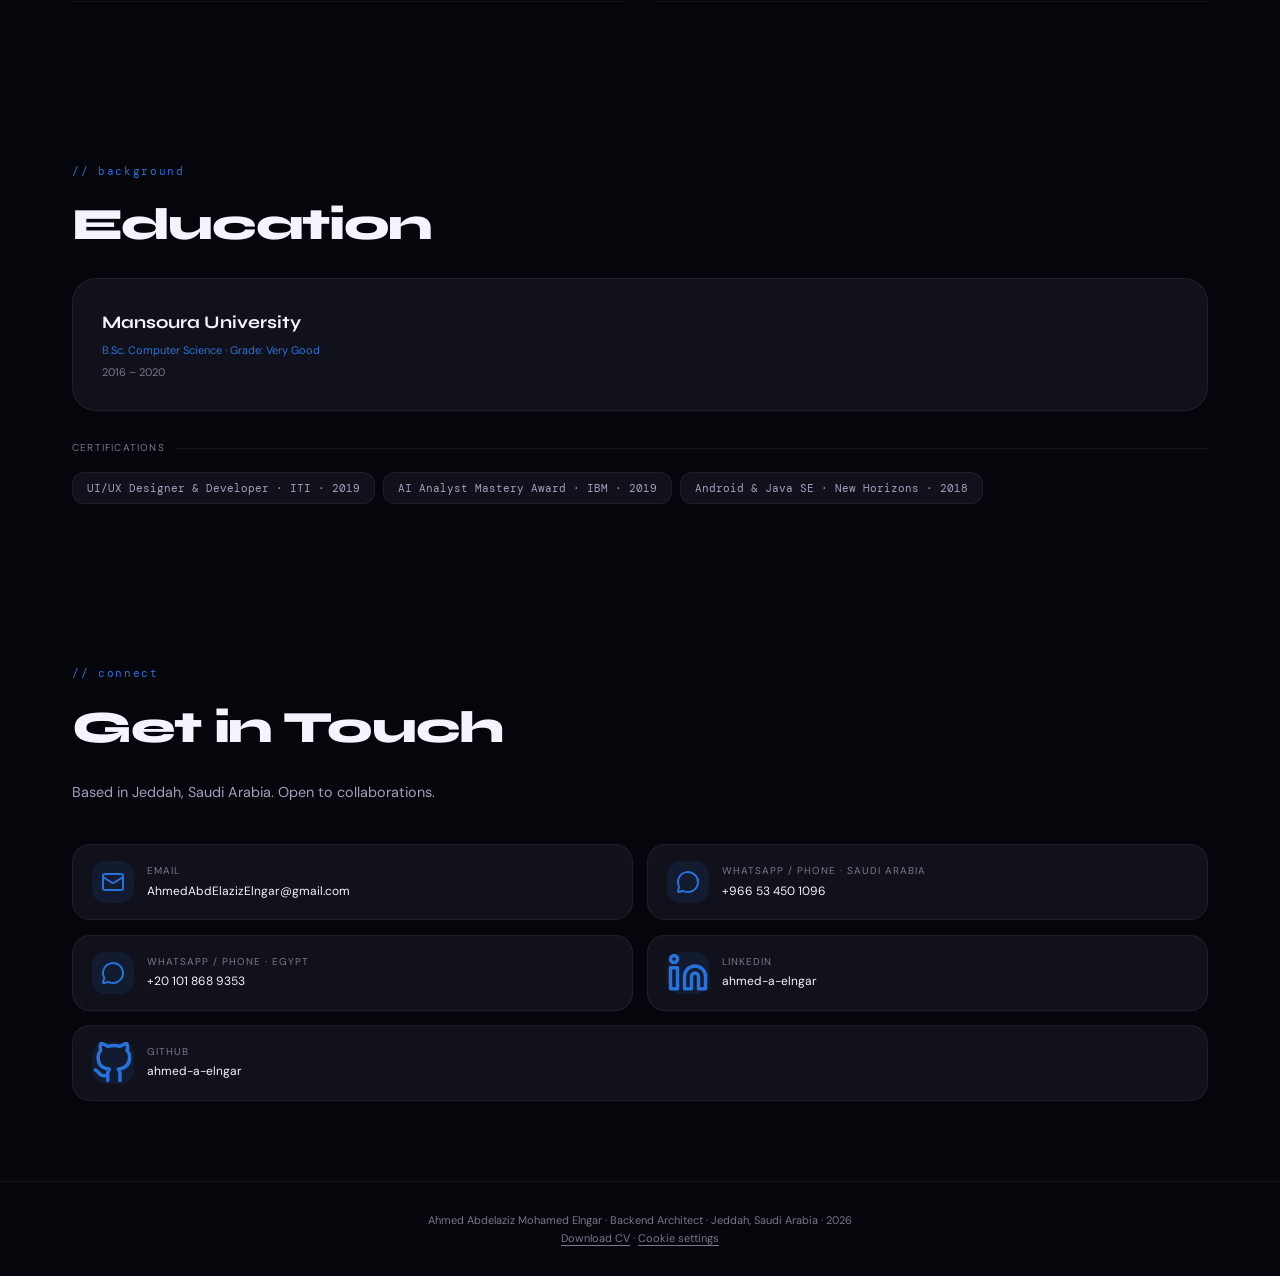
==== commit d5fcaf74: "Order projects by most recent: Masahat Sukoon, BASMAT AQAR, Fatoora next" ====
--- a/index.html
+++ b/index.html
@@ -844,6 +844,77 @@
             >↗ kassemha.com</a
           >
         </div>
+        <div class="project-card reveal d2" data-category="freelance">
+          <div class="project-header">
+            <div class="project-company">Freelance</div>
+            <div class="project-year">2026</div>
+          </div>
+          <div class="project-category freelance">
+            <svg xmlns="http://www.w3.org/2000/svg" viewBox="0 0 24 24" width="24" height="24" fill="none" stroke="currentColor" stroke-width="2" stroke-linecap="round" stroke-linejoin="round" class="lucide lucide-briefcase" data-lucide="briefcase" style="width: 10px; height: 10px" aria-hidden="true"><path d="M16 20V4a2 2 0 0 0-2-2h-4a2 2 0 0 0-2 2v16" /><rect width="20" height="14" x="2" y="6" rx="2" /></svg>
+            Freelance
+          </div>
+          <div class="project-name">Masahat Sukoon</div>
+          <div class="project-desc">
+            E-learning platform for Arabic courses and sessions, delivered both
+            live and recorded.
+          </div>
+          <div class="project-tags">
+            <span class="tag">Laravel</span><span class="tag">Tailwind</span
+            ><span class="tag">E-Learning</span><span class="tag">Bookeey</span
+            ><span class="tag">HLS Video</span>
+          </div>
+          <a
+            href="https://masahatsukoon.com/"
+            target="_blank" rel="noopener"
+            class="project-url"
+            >↗ masahatsukoon.com</a
+          >
+        </div>
+        <div class="project-card reveal" data-category="freelance">
+          <div class="project-header">
+            <div class="project-company">Freelance</div>
+            <div class="project-year">2026</div>
+          </div>
+          <div class="project-category freelance">
+            <svg xmlns="http://www.w3.org/2000/svg" viewBox="0 0 24 24" width="24" height="24" fill="none" stroke="currentColor" stroke-width="2" stroke-linecap="round" stroke-linejoin="round" class="lucide lucide-briefcase" data-lucide="briefcase" style="width: 10px; height: 10px" aria-hidden="true"><path d="M16 20V4a2 2 0 0 0-2-2h-4a2 2 0 0 0-2 2v16" /><rect width="20" height="14" x="2" y="6" rx="2" /></svg>
+            Freelance
+          </div>
+          <div class="project-name">BASMAT AQAR</div>
+          <div class="project-desc">
+            Property Finder Platform — comprehensive real estate marketplace to
+            find, list, and sell properties.
+          </div>
+          <div class="project-tags">
+            <span class="tag">Laravel</span><span class="tag">Real Estate</span
+            ><span class="tag">SaaS</span>
+          </div>
+          <a href="https://basmat-aqar.com/" target="_blank" rel="noopener" class="project-url"
+            >↗ basmat-aqar.com</a
+          >
+        </div>
+        <div class="project-card reveal d1" data-category="fulltime">
+          <div class="project-header">
+            <div class="project-company">Idara.net</div>
+            <div class="project-year">2024</div>
+          </div>
+          <div class="project-category fulltime">
+            <svg xmlns="http://www.w3.org/2000/svg" viewBox="0 0 24 24" width="24" height="24" fill="none" stroke="currentColor" stroke-width="2" stroke-linecap="round" stroke-linejoin="round" class="lucide lucide-building-2" data-lucide="building-2" style="width: 10px; height: 10px" aria-hidden="true"><path d="M10 12h4" /><path d="M10 8h4" /><path d="M14 21v-3a2 2 0 0 0-4 0v3" /><path d="M6 10H4a2 2 0 0 0-2 2v7a2 2 0 0 0 2 2h16a2 2 0 0 0 2-2V9a2 2 0 0 0-2-2h-2" /><path d="M6 21V5a2 2 0 0 1 2-2h8a2 2 0 0 1 2 2v16" /></svg>
+            Full-time
+          </div>
+          <div class="project-name">Fatoora (ZATCA)</div>
+          <div class="project-desc">
+            ZATCA invoice synchronization with real-time submission and
+            compliance reporting — <strong>60,000+ invoices</strong> submitted
+            to date.
+          </div>
+          <div class="project-tags">
+            <span class="tag">Laravel</span><span class="tag">PHP</span
+            ><span class="tag">REST API</span>
+          </div>
+          <a href="https://fatoora.idara.sa" target="_blank" rel="noopener" class="project-url"
+            >↗ fatoora.idara.sa</a
+          >
+        </div>
         <div class="project-card reveal d2" data-category="fulltime">
           <div class="project-header">
             <div class="project-company">Idara.net</div>
@@ -868,29 +939,6 @@
           >
         </div>
         <div class="project-card reveal" data-category="fulltime">
-          <div class="project-header">
-            <div class="project-company">Idara.net</div>
-            <div class="project-year">2024</div>
-          </div>
-          <div class="project-category fulltime">
-            <svg xmlns="http://www.w3.org/2000/svg" viewBox="0 0 24 24" width="24" height="24" fill="none" stroke="currentColor" stroke-width="2" stroke-linecap="round" stroke-linejoin="round" class="lucide lucide-building-2" data-lucide="building-2" style="width: 10px; height: 10px" aria-hidden="true"><path d="M10 12h4" /><path d="M10 8h4" /><path d="M14 21v-3a2 2 0 0 0-4 0v3" /><path d="M6 10H4a2 2 0 0 0-2 2v7a2 2 0 0 0 2 2h16a2 2 0 0 0 2-2V9a2 2 0 0 0-2-2h-2" /><path d="M6 21V5a2 2 0 0 1 2-2h8a2 2 0 0 1 2 2v16" /></svg>
-            Full-time
-          </div>
-          <div class="project-name">Fatoora (ZATCA)</div>
-          <div class="project-desc">
-            ZATCA invoice synchronization with real-time submission and
-            compliance reporting — <strong>60,000+ invoices</strong> submitted
-            to date.
-          </div>
-          <div class="project-tags">
-            <span class="tag">Laravel</span><span class="tag">PHP</span
-            ><span class="tag">REST API</span>
-          </div>
-          <a href="https://fatoora.idara.sa" target="_blank" rel="noopener" class="project-url"
-            >↗ fatoora.idara.sa</a
-          >
-        </div>
-        <div class="project-card reveal d1" data-category="fulltime">
           <div class="project-header">
             <div class="project-company">Idara.net</div>
             <div class="project-year">2023-2026</div>
@@ -915,7 +963,7 @@
             >↗ tracking.idara.net</a
           >
         </div>
-        <div class="project-card reveal d2" data-category="fulltime">
+        <div class="project-card reveal d1" data-category="fulltime">
           <div class="project-header">
             <div class="project-company">Idara.net</div>
             <div class="project-year">2023-2026</div>
@@ -937,7 +985,7 @@
             >↗ umra.net</a
           >
         </div>
-        <div class="project-card reveal" data-category="fulltime">
+        <div class="project-card reveal d2" data-category="fulltime">
           <div class="project-header">
             <div class="project-company">Idara.net</div>
             <div class="project-year">2024-2026</div>
@@ -957,54 +1005,6 @@
           </div>
           <a href="https://trip.idara.net" target="_blank" rel="noopener" class="project-url"
             >↗ trip.idara.net</a
-          >
-        </div>
-        <div class="project-card reveal d1" data-category="freelance">
-          <div class="project-header">
-            <div class="project-company">Freelance</div>
-            <div class="project-year">2026</div>
-          </div>
-          <div class="project-category freelance">
-            <svg xmlns="http://www.w3.org/2000/svg" viewBox="0 0 24 24" width="24" height="24" fill="none" stroke="currentColor" stroke-width="2" stroke-linecap="round" stroke-linejoin="round" class="lucide lucide-briefcase" data-lucide="briefcase" style="width: 10px; height: 10px" aria-hidden="true"><path d="M16 20V4a2 2 0 0 0-2-2h-4a2 2 0 0 0-2 2v16" /><rect width="20" height="14" x="2" y="6" rx="2" /></svg>
-            Freelance
-          </div>
-          <div class="project-name">Masahat Sukoon</div>
-          <div class="project-desc">
-            E-learning platform for Arabic courses and sessions, delivered both
-            live and recorded.
-          </div>
-          <div class="project-tags">
-            <span class="tag">Laravel</span><span class="tag">Tailwind</span
-            ><span class="tag">E-Learning</span><span class="tag">Bookeey</span
-            ><span class="tag">HLS Video</span>
-          </div>
-          <a
-            href="https://masahatsukoon.com/"
-            target="_blank" rel="noopener"
-            class="project-url"
-            >↗ masahatsukoon.com</a
-          >
-        </div>
-        <div class="project-card reveal d2" data-category="freelance">
-          <div class="project-header">
-            <div class="project-company">Freelance</div>
-            <div class="project-year">2026</div>
-          </div>
-          <div class="project-category freelance">
-            <svg xmlns="http://www.w3.org/2000/svg" viewBox="0 0 24 24" width="24" height="24" fill="none" stroke="currentColor" stroke-width="2" stroke-linecap="round" stroke-linejoin="round" class="lucide lucide-briefcase" data-lucide="briefcase" style="width: 10px; height: 10px" aria-hidden="true"><path d="M16 20V4a2 2 0 0 0-2-2h-4a2 2 0 0 0-2 2v16" /><rect width="20" height="14" x="2" y="6" rx="2" /></svg>
-            Freelance
-          </div>
-          <div class="project-name">BASMAT AQAR</div>
-          <div class="project-desc">
-            Property Finder Platform — comprehensive real estate marketplace to
-            find, list, and sell properties.
-          </div>
-          <div class="project-tags">
-            <span class="tag">Laravel</span><span class="tag">Real Estate</span
-            ><span class="tag">SaaS</span>
-          </div>
-          <a href="https://basmat-aqar.com/" target="_blank" rel="noopener" class="project-url"
-            >↗ basmat-aqar.com</a
           >
         </div>
       </div>
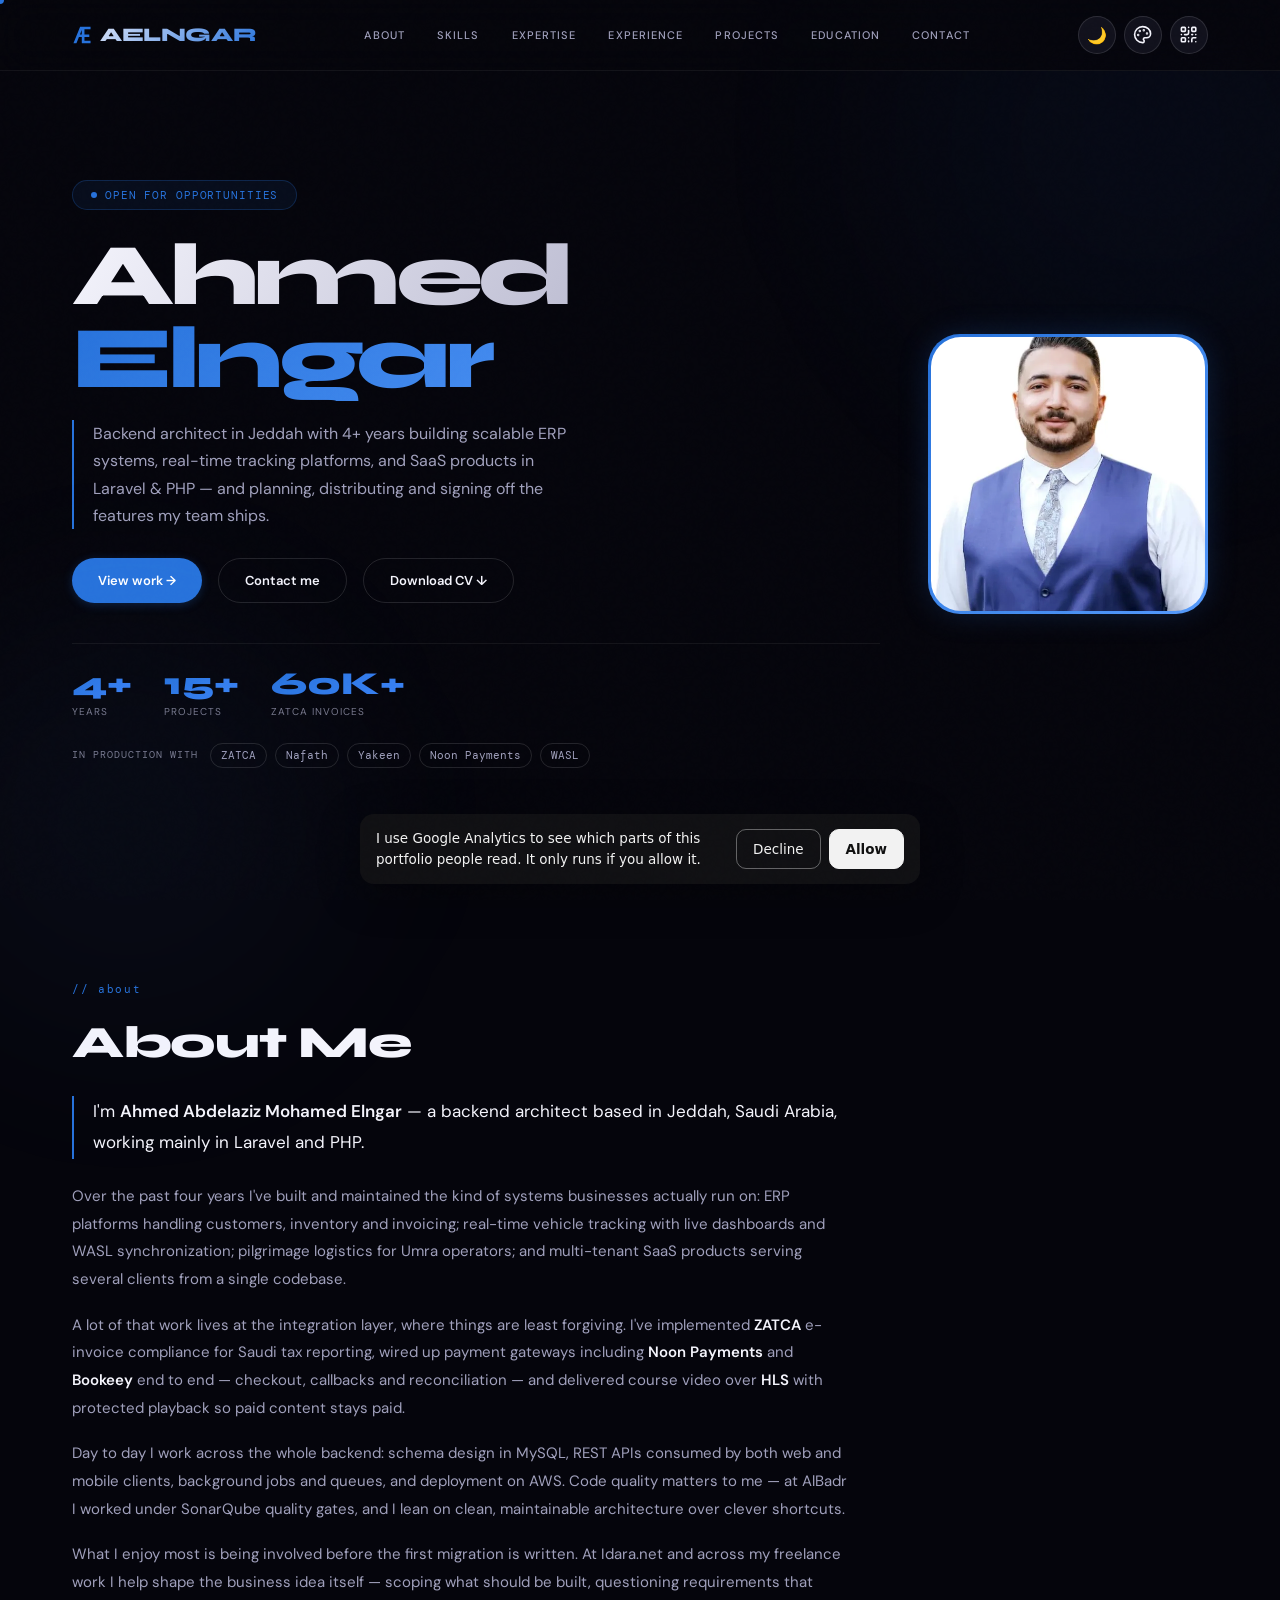
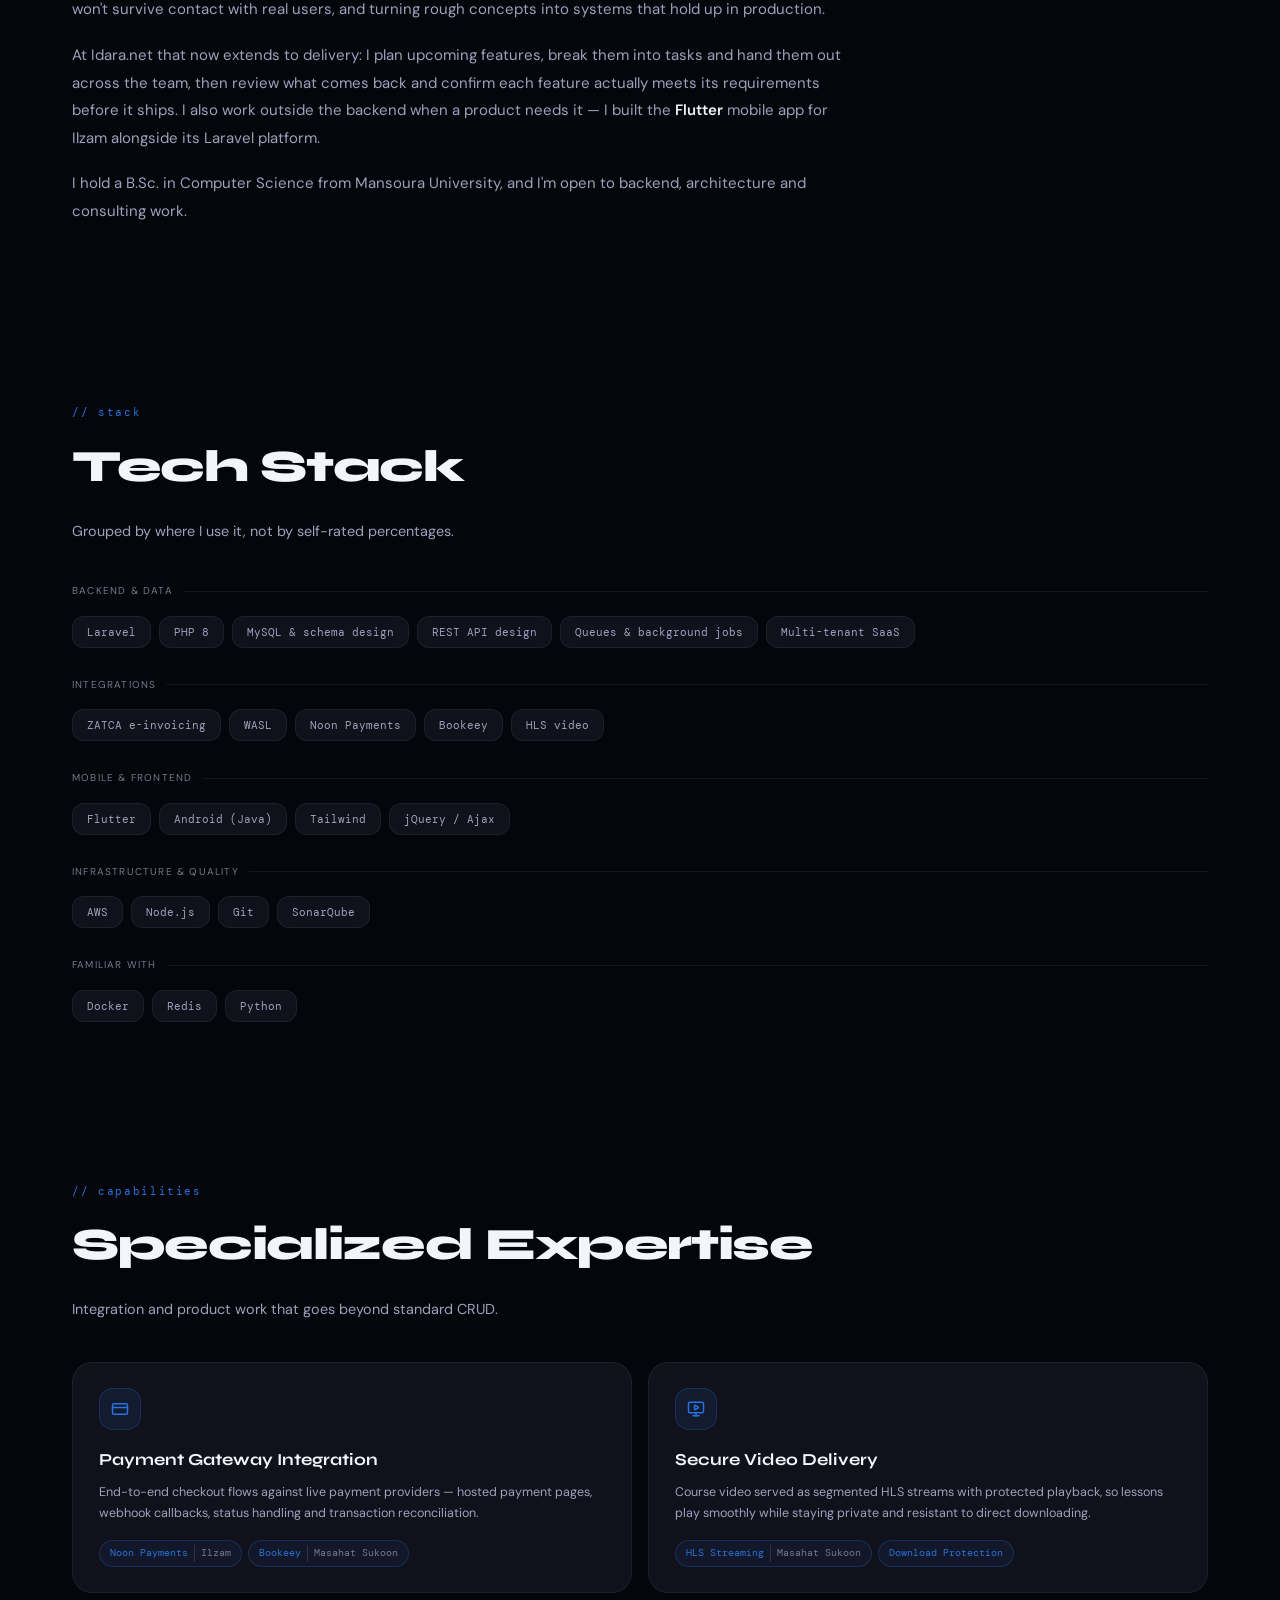
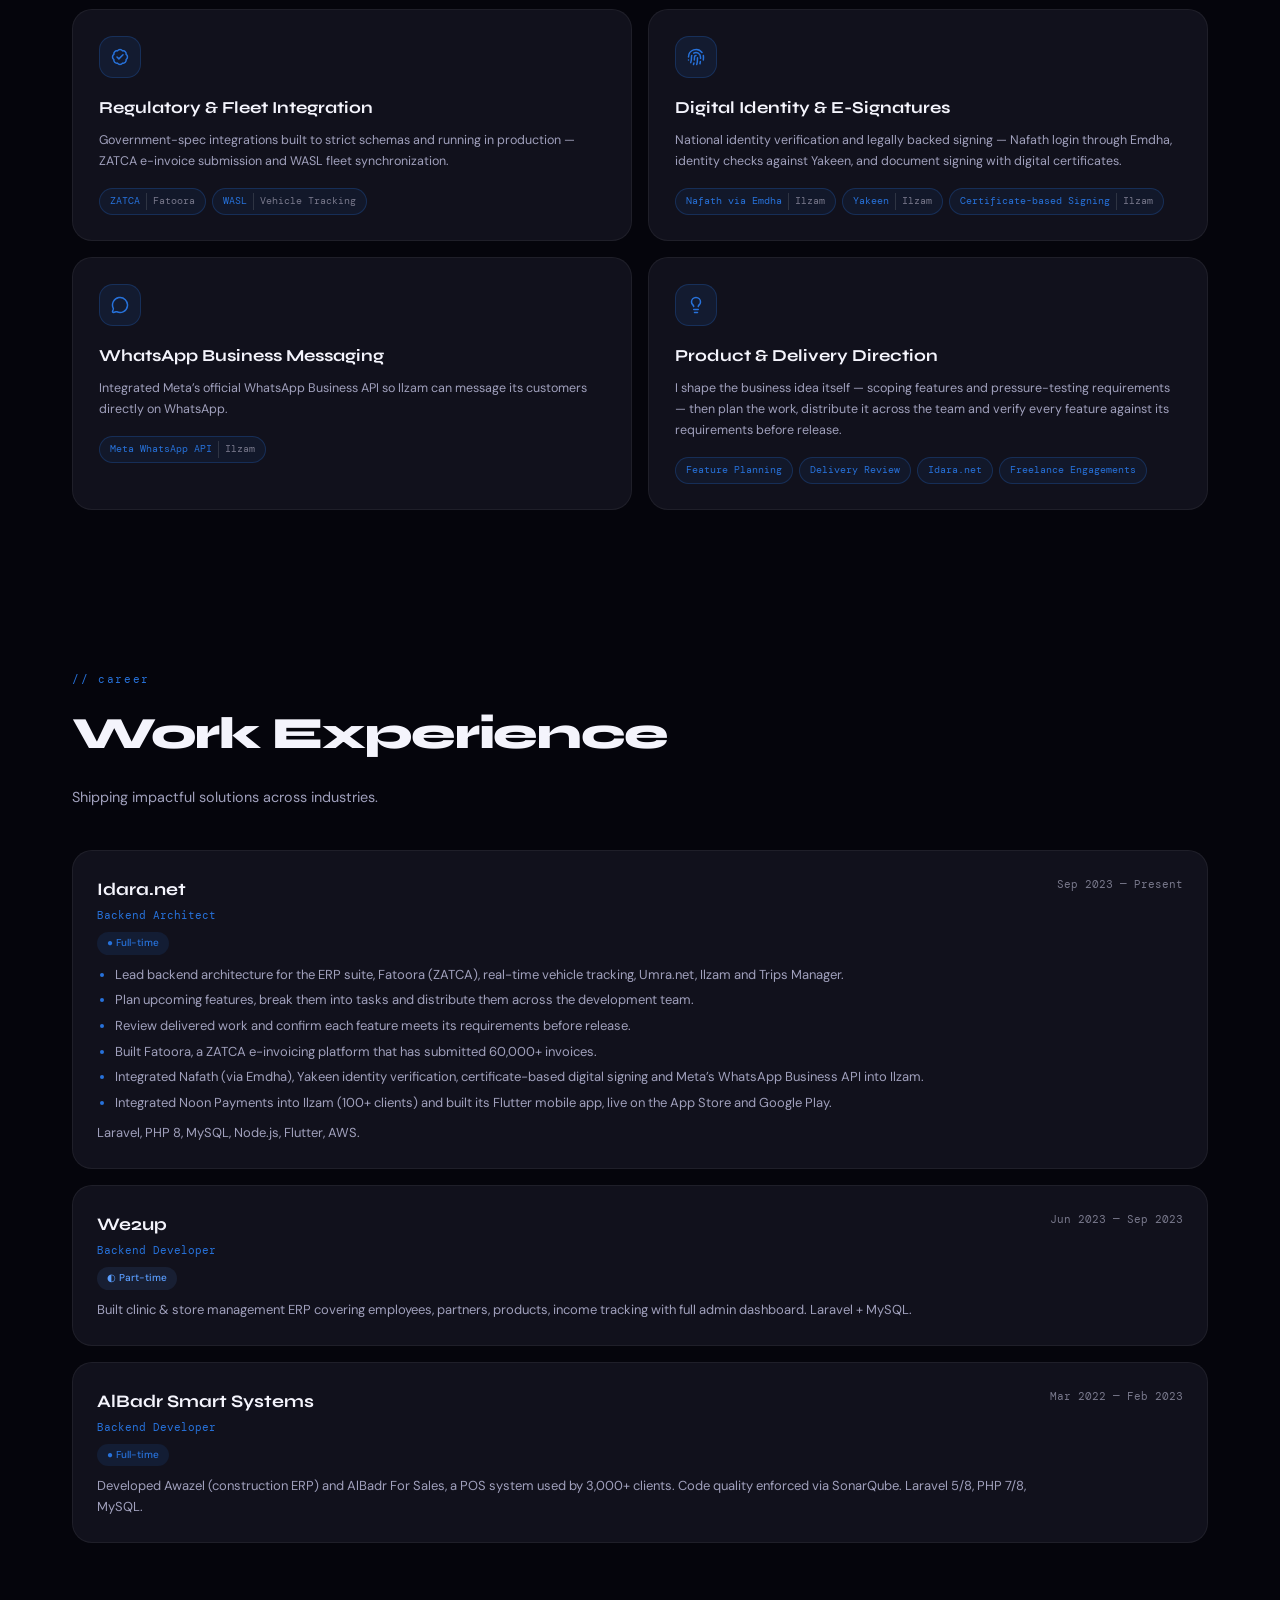
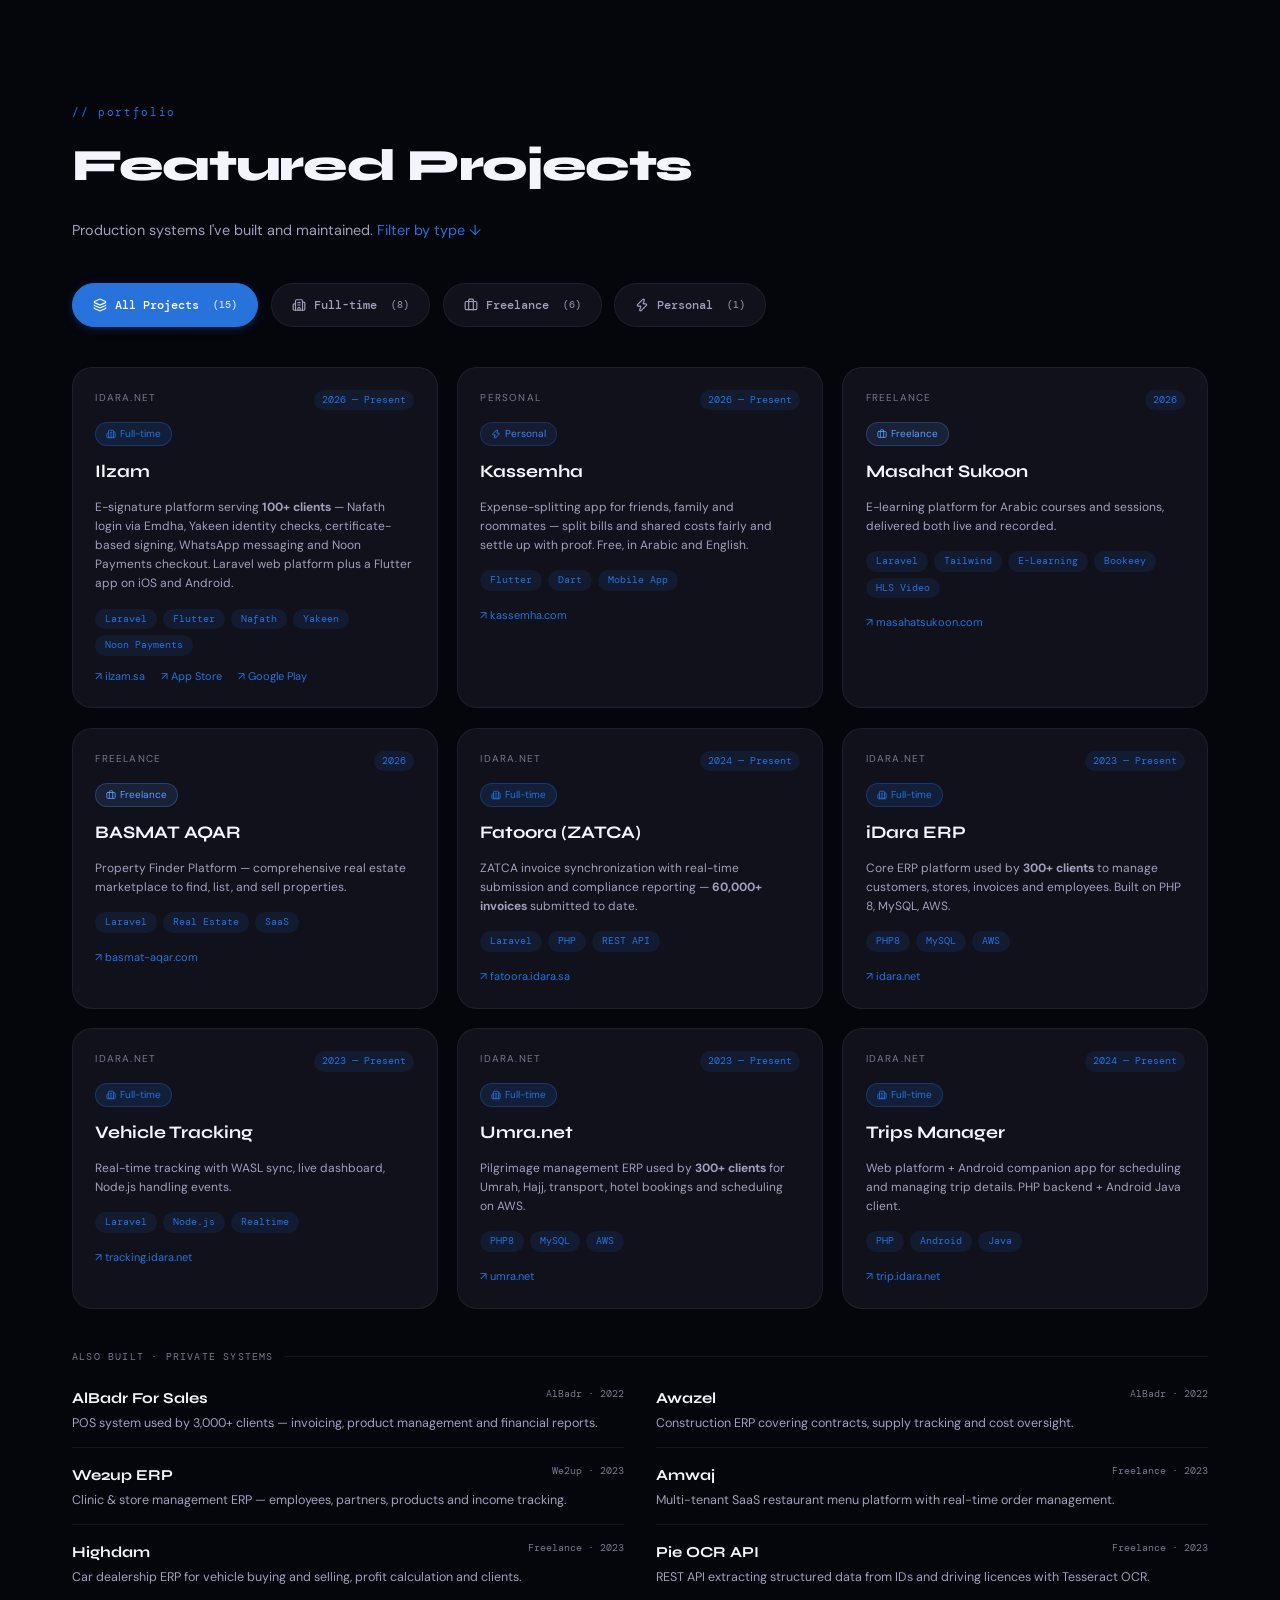
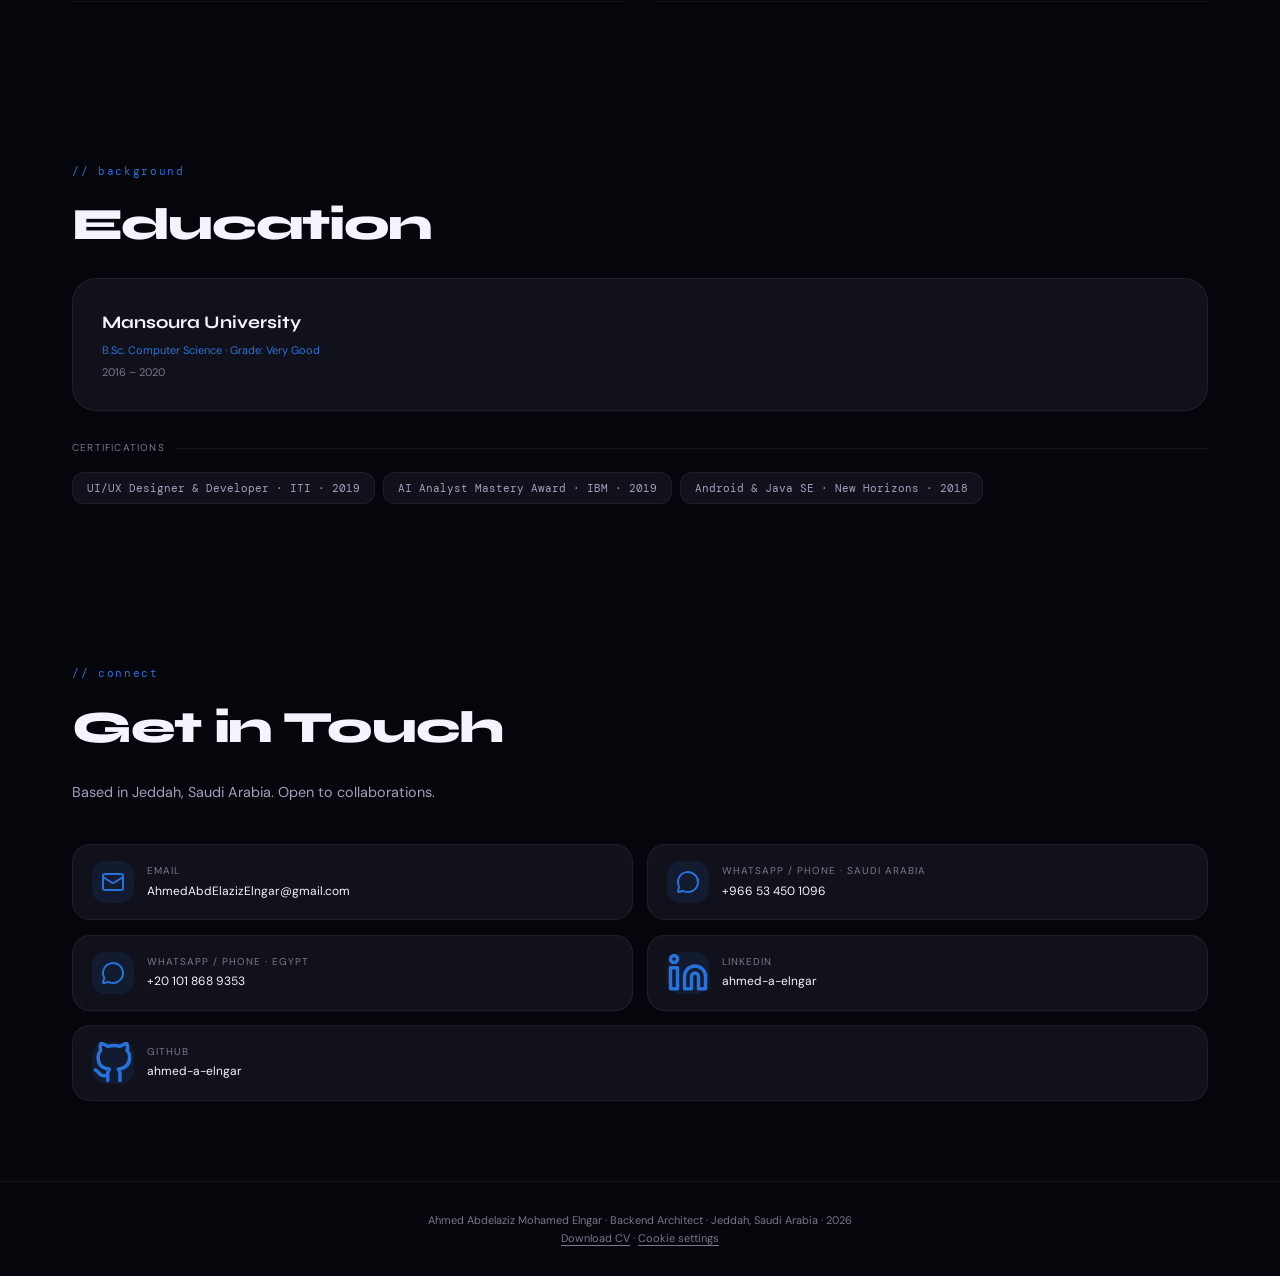
==== commit d02bb6a4: "Show ongoing projects as start year — Present Ranges like 2023-2026 read as finished. Projects still" ====
--- a/index.html
+++ b/index.html
@@ -780,7 +780,7 @@
         <div class="project-card reveal" data-category="fulltime">
           <div class="project-header">
             <div class="project-company">Idara.net</div>
-            <div class="project-year">2026</div>
+            <div class="project-year">2026 — Present</div>
           </div>
           <div class="project-category fulltime">
             <svg xmlns="http://www.w3.org/2000/svg" viewBox="0 0 24 24" width="24" height="24" fill="none" stroke="currentColor" stroke-width="2" stroke-linecap="round" stroke-linejoin="round" class="lucide lucide-building-2" data-lucide="building-2" style="width: 10px; height: 10px" aria-hidden="true"><path d="M10 12h4" /><path d="M10 8h4" /><path d="M14 21v-3a2 2 0 0 0-4 0v3" /><path d="M6 10H4a2 2 0 0 0-2 2v7a2 2 0 0 0 2 2h16a2 2 0 0 0 2-2V9a2 2 0 0 0-2-2h-2" /><path d="M6 21V5a2 2 0 0 1 2-2h8a2 2 0 0 1 2 2v16" /></svg>
@@ -821,7 +821,7 @@
         <div class="project-card reveal d1" data-category="personal">
           <div class="project-header">
             <div class="project-company">Personal</div>
-            <div class="project-year">2026</div>
+            <div class="project-year">2026 — Present</div>
           </div>
           <div class="project-category personal">
             <svg xmlns="http://www.w3.org/2000/svg" viewBox="0 0 24 24" width="24" height="24" fill="none" stroke="currentColor" stroke-width="2" stroke-linecap="round" stroke-linejoin="round" class="lucide lucide-zap" data-lucide="zap" style="width: 10px; height: 10px" aria-hidden="true"><path d="M15.914 4a1.5 1.5 0 00-2.474-1.561l-9 9A1.5 1.5 0 005.5 14h4.002a.5.5 0 01.471.666L8.086 20a1.5 1.5 0 002.475 1.56l9-9A1.5 1.5 0 0018.5 10h-3.997a.5.5 0 01-.472-.667z" /></svg> Personal
@@ -895,7 +895,7 @@
         <div class="project-card reveal d1" data-category="fulltime">
           <div class="project-header">
             <div class="project-company">Idara.net</div>
-            <div class="project-year">2024</div>
+            <div class="project-year">2024 — Present</div>
           </div>
           <div class="project-category fulltime">
             <svg xmlns="http://www.w3.org/2000/svg" viewBox="0 0 24 24" width="24" height="24" fill="none" stroke="currentColor" stroke-width="2" stroke-linecap="round" stroke-linejoin="round" class="lucide lucide-building-2" data-lucide="building-2" style="width: 10px; height: 10px" aria-hidden="true"><path d="M10 12h4" /><path d="M10 8h4" /><path d="M14 21v-3a2 2 0 0 0-4 0v3" /><path d="M6 10H4a2 2 0 0 0-2 2v7a2 2 0 0 0 2 2h16a2 2 0 0 0 2-2V9a2 2 0 0 0-2-2h-2" /><path d="M6 21V5a2 2 0 0 1 2-2h8a2 2 0 0 1 2 2v16" /></svg>
@@ -918,7 +918,7 @@
         <div class="project-card reveal d2" data-category="fulltime">
           <div class="project-header">
             <div class="project-company">Idara.net</div>
-            <div class="project-year">2023-2026</div>
+            <div class="project-year">2023 — Present</div>
           </div>
           <div class="project-category fulltime">
             <svg xmlns="http://www.w3.org/2000/svg" viewBox="0 0 24 24" width="24" height="24" fill="none" stroke="currentColor" stroke-width="2" stroke-linecap="round" stroke-linejoin="round" class="lucide lucide-building-2" data-lucide="building-2" style="width: 10px; height: 10px" aria-hidden="true"><path d="M10 12h4" /><path d="M10 8h4" /><path d="M14 21v-3a2 2 0 0 0-4 0v3" /><path d="M6 10H4a2 2 0 0 0-2 2v7a2 2 0 0 0 2 2h16a2 2 0 0 0 2-2V9a2 2 0 0 0-2-2h-2" /><path d="M6 21V5a2 2 0 0 1 2-2h8a2 2 0 0 1 2 2v16" /></svg>
@@ -941,7 +941,7 @@
         <div class="project-card reveal" data-category="fulltime">
           <div class="project-header">
             <div class="project-company">Idara.net</div>
-            <div class="project-year">2023-2026</div>
+            <div class="project-year">2023 — Present</div>
           </div>
           <div class="project-category fulltime">
             <svg xmlns="http://www.w3.org/2000/svg" viewBox="0 0 24 24" width="24" height="24" fill="none" stroke="currentColor" stroke-width="2" stroke-linecap="round" stroke-linejoin="round" class="lucide lucide-building-2" data-lucide="building-2" style="width: 10px; height: 10px" aria-hidden="true"><path d="M10 12h4" /><path d="M10 8h4" /><path d="M14 21v-3a2 2 0 0 0-4 0v3" /><path d="M6 10H4a2 2 0 0 0-2 2v7a2 2 0 0 0 2 2h16a2 2 0 0 0 2-2V9a2 2 0 0 0-2-2h-2" /><path d="M6 21V5a2 2 0 0 1 2-2h8a2 2 0 0 1 2 2v16" /></svg>
@@ -966,7 +966,7 @@
         <div class="project-card reveal d1" data-category="fulltime">
           <div class="project-header">
             <div class="project-company">Idara.net</div>
-            <div class="project-year">2023-2026</div>
+            <div class="project-year">2023 — Present</div>
           </div>
           <div class="project-category fulltime">
             <svg xmlns="http://www.w3.org/2000/svg" viewBox="0 0 24 24" width="24" height="24" fill="none" stroke="currentColor" stroke-width="2" stroke-linecap="round" stroke-linejoin="round" class="lucide lucide-building-2" data-lucide="building-2" style="width: 10px; height: 10px" aria-hidden="true"><path d="M10 12h4" /><path d="M10 8h4" /><path d="M14 21v-3a2 2 0 0 0-4 0v3" /><path d="M6 10H4a2 2 0 0 0-2 2v7a2 2 0 0 0 2 2h16a2 2 0 0 0 2-2V9a2 2 0 0 0-2-2h-2" /><path d="M6 21V5a2 2 0 0 1 2-2h8a2 2 0 0 1 2 2v16" /></svg>
@@ -988,7 +988,7 @@
         <div class="project-card reveal d2" data-category="fulltime">
           <div class="project-header">
             <div class="project-company">Idara.net</div>
-            <div class="project-year">2024-2026</div>
+            <div class="project-year">2024 — Present</div>
           </div>
           <div class="project-category fulltime">
             <svg xmlns="http://www.w3.org/2000/svg" viewBox="0 0 24 24" width="24" height="24" fill="none" stroke="currentColor" stroke-width="2" stroke-linecap="round" stroke-linejoin="round" class="lucide lucide-building-2" data-lucide="building-2" style="width: 10px; height: 10px" aria-hidden="true"><path d="M10 12h4" /><path d="M10 8h4" /><path d="M14 21v-3a2 2 0 0 0-4 0v3" /><path d="M6 10H4a2 2 0 0 0-2 2v7a2 2 0 0 0 2 2h16a2 2 0 0 0 2-2V9a2 2 0 0 0-2-2h-2" /><path d="M6 21V5a2 2 0 0 1 2-2h8a2 2 0 0 1 2 2v16" /></svg>
